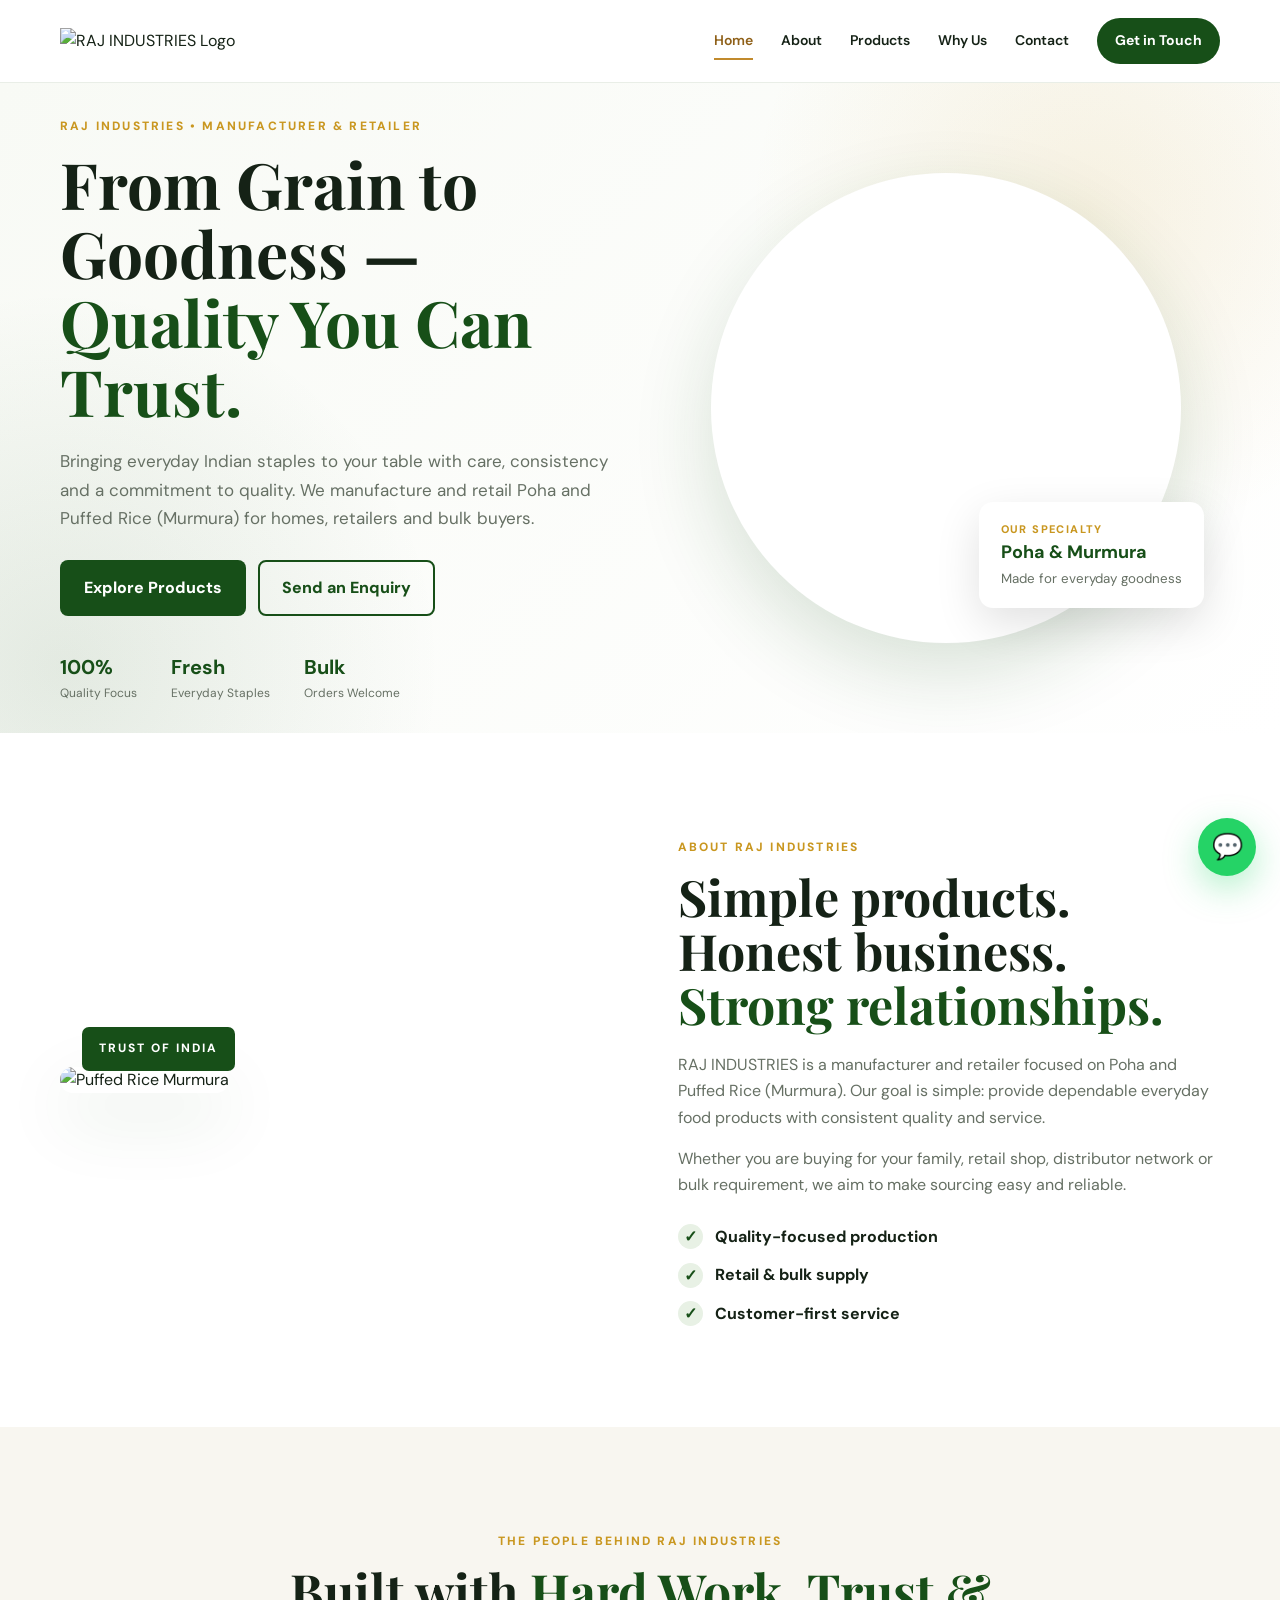
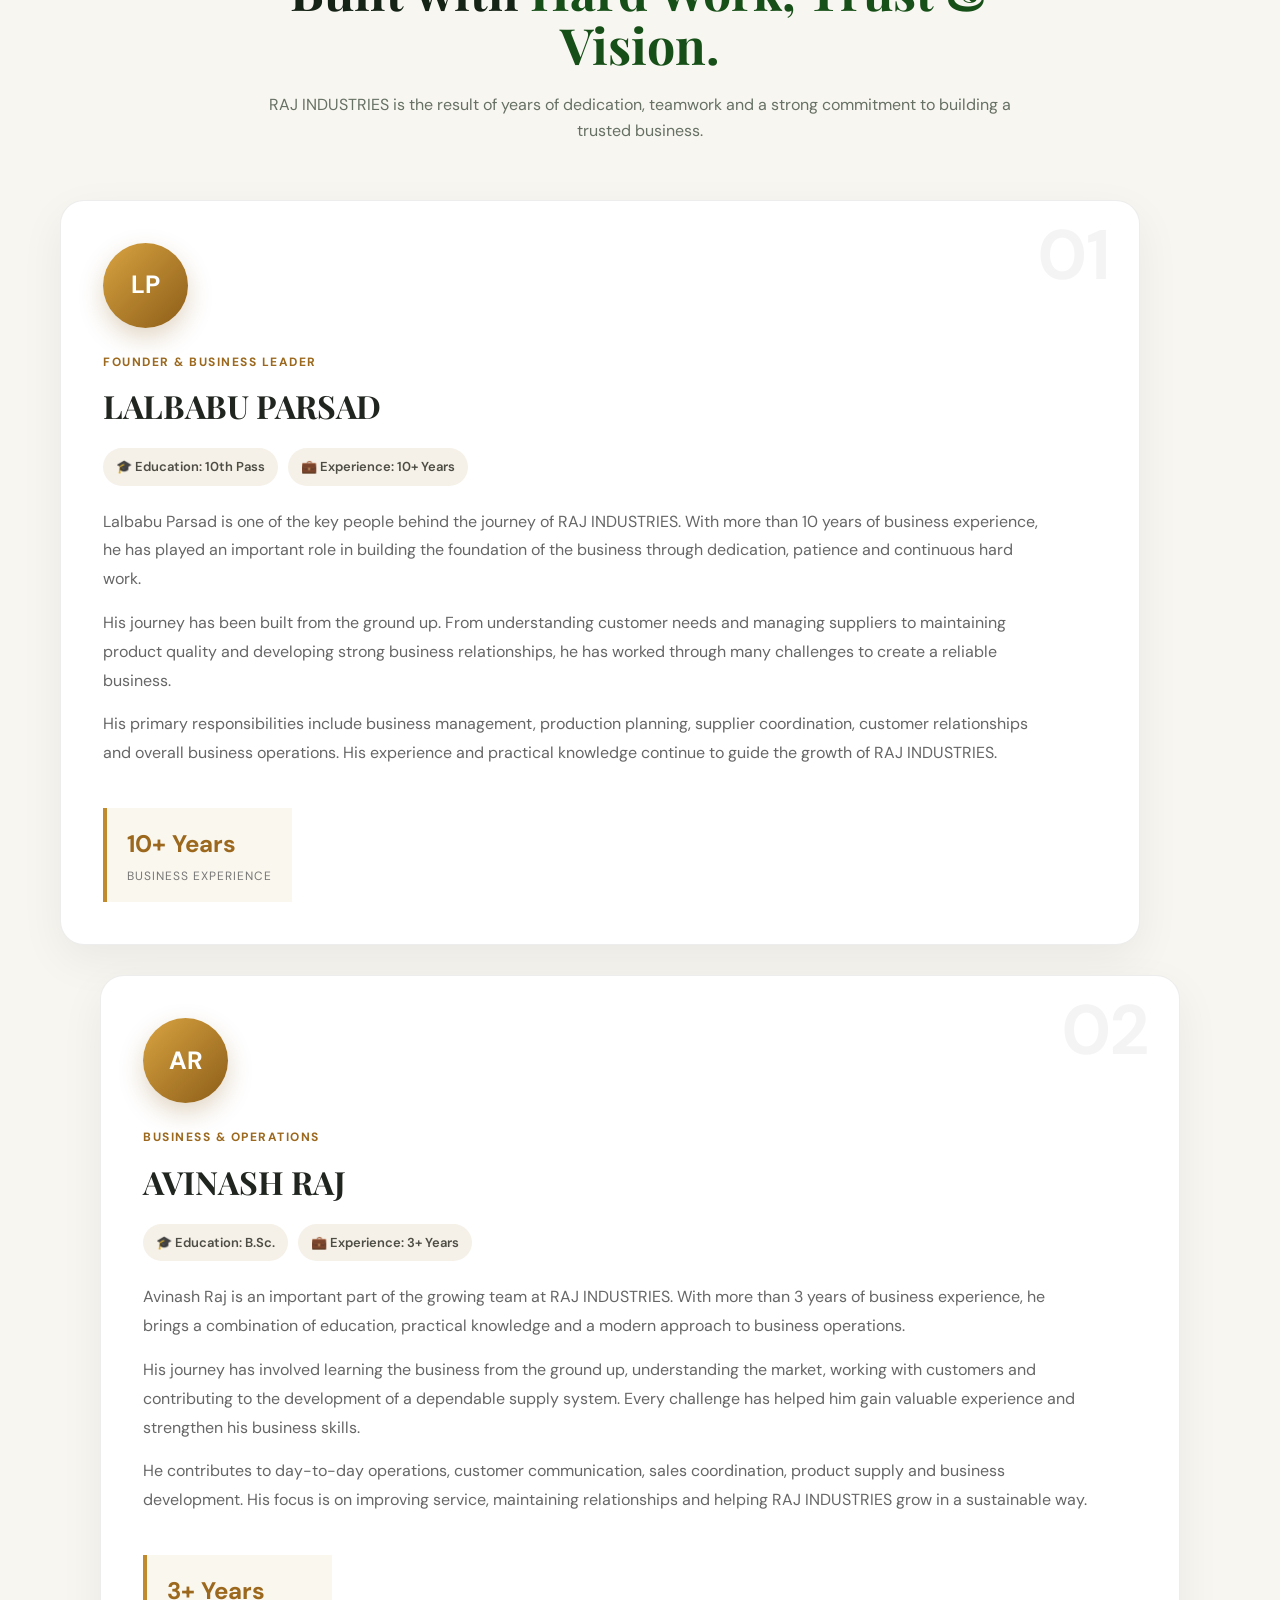
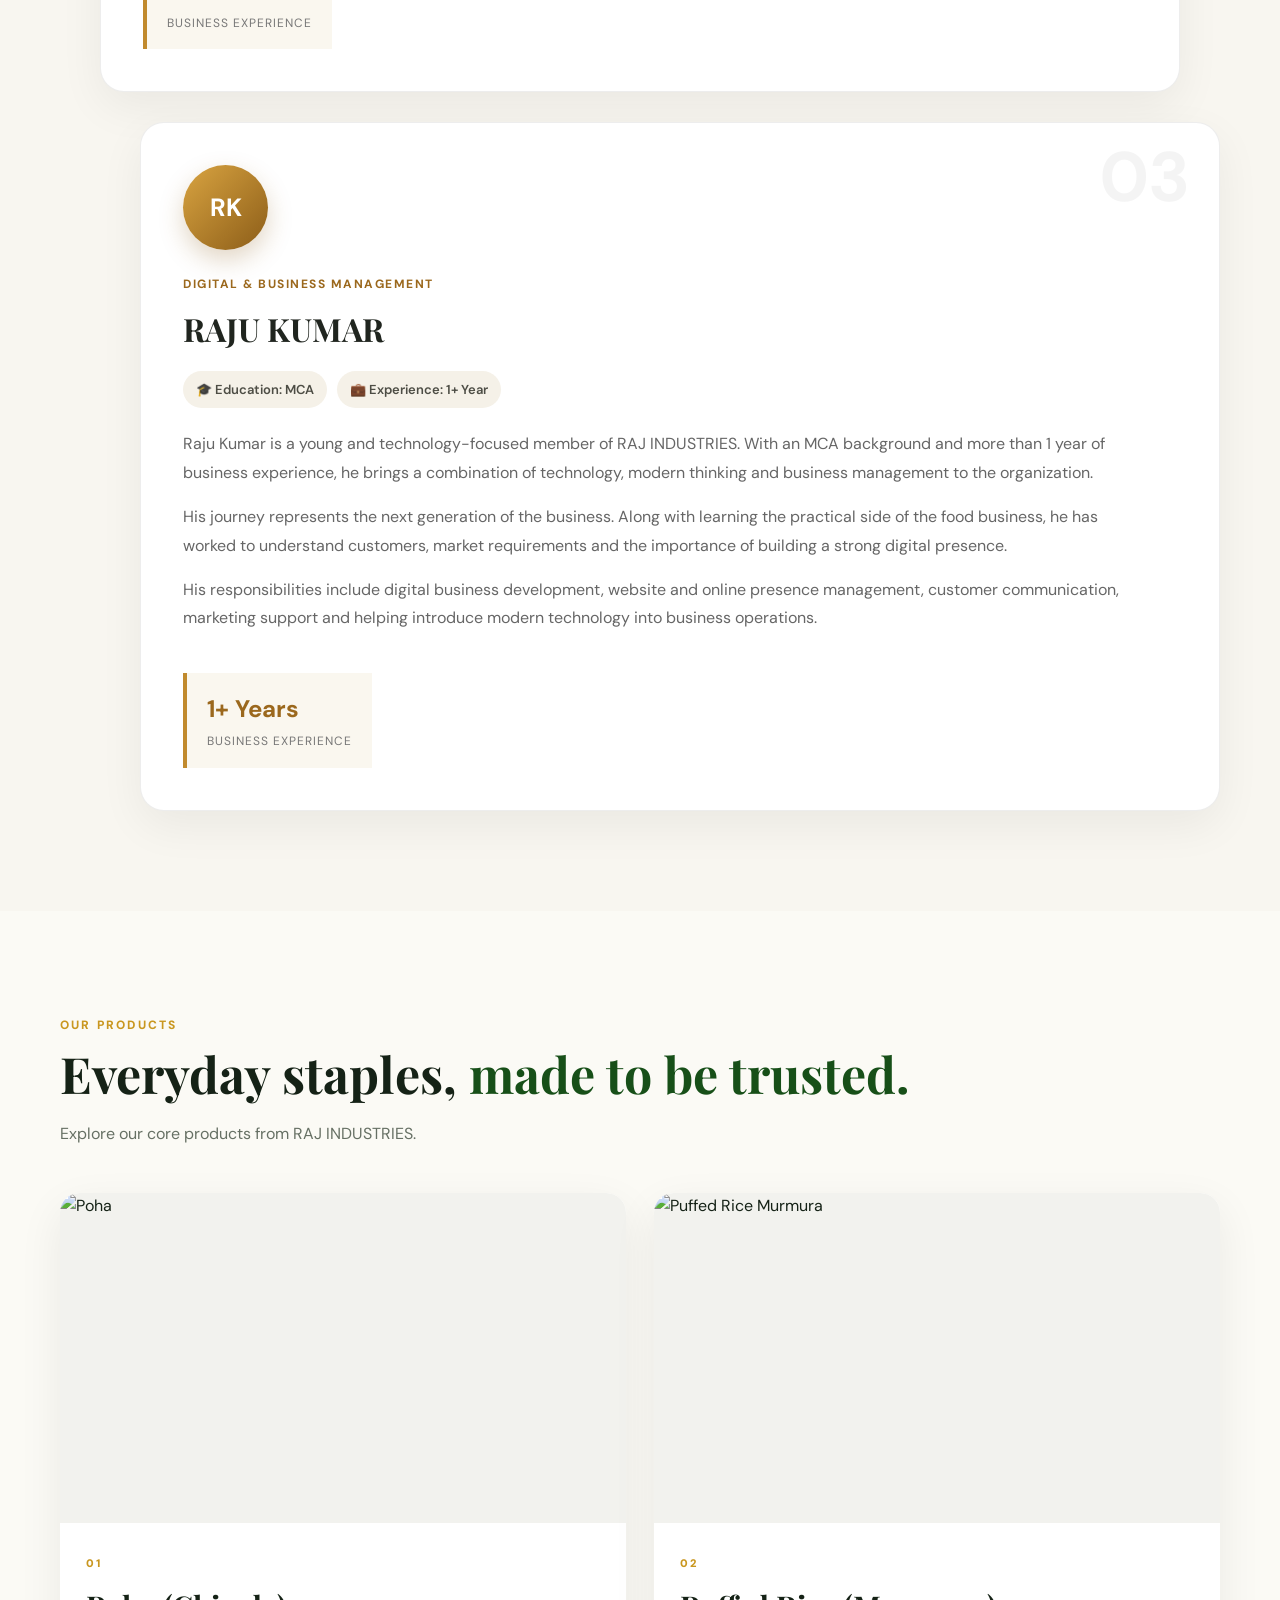
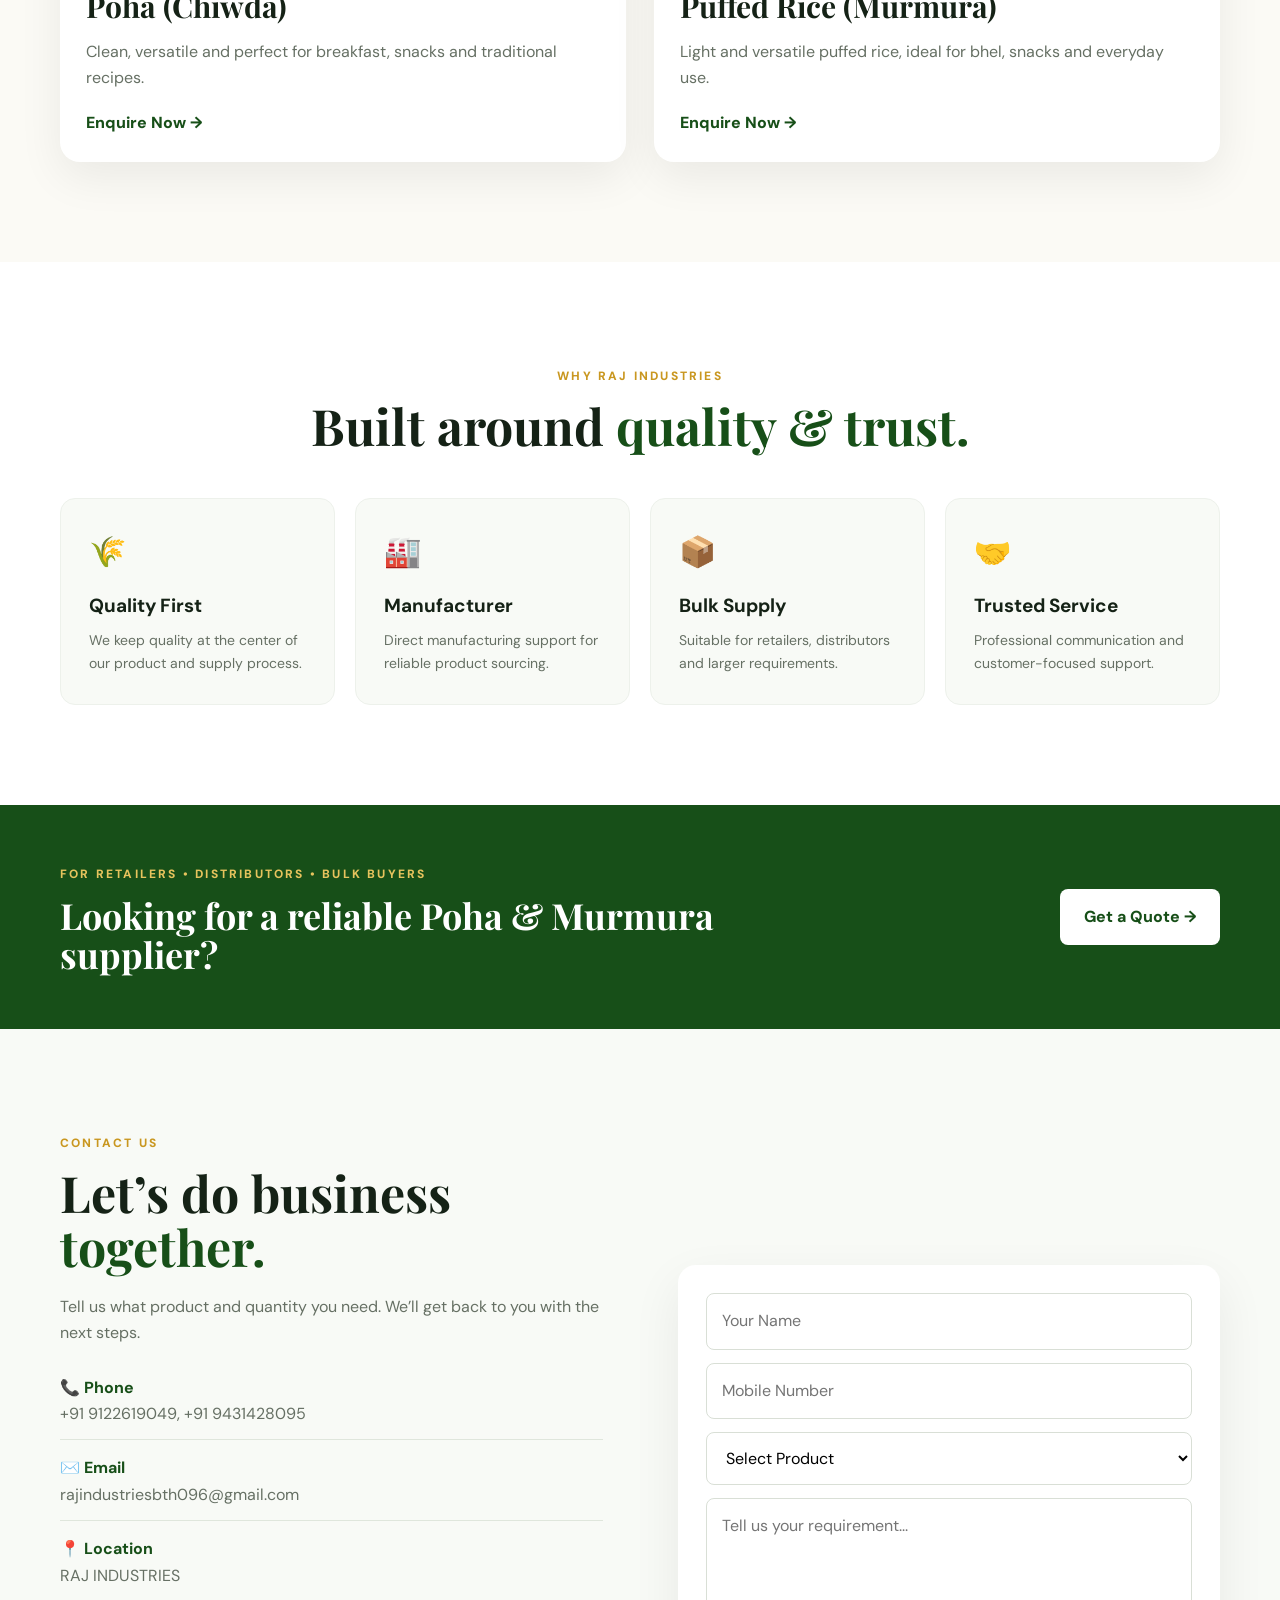
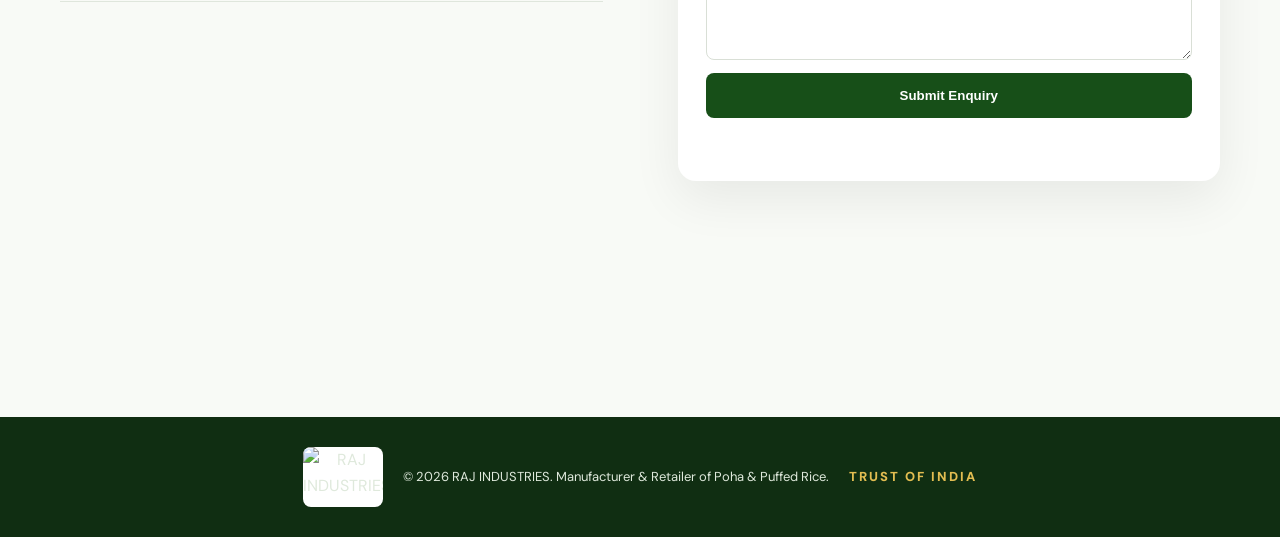
==== index.html @ 37cd0cd5 "Update index.html" ====
<!DOCTYPE html>
<html lang="en">
<head>
  <meta charset="UTF-8">
  <meta name="viewport" content="width=device-width, initial-scale=1.0">
  <meta name="description" content="RAJ INDUSTRIES - Manufacturer and Retailer of quality Poha and Puffed Rice (Murmura).">
  <title>RAJ INDUSTRIES | Pure Taste. Trusted Quality.</title>
  <link rel="preconnect" href="https://fonts.googleapis.com">
  <link rel="preconnect" href="https://fonts.gstatic.com" crossorigin>
  <link href="https://fonts.googleapis.com/css2?family=DM+Sans:wght@400;500;600;700&family=Playfair+Display:wght@600;700&display=swap" rel="stylesheet">
  <link rel="stylesheet" href="style.css">
</head>
<body>

<header class="header">
  <div class="container nav">
    <a href="#home" class="brand">
      <img src="assets/raj-industries-logo.png" alt="RAJ INDUSTRIES Logo">
    </a>
    <button class="menu-btn" aria-label="Open menu">☰</button>
    <nav class="nav-links">
      <a href="#home">Home</a>
      <a href="#about">About</a>
      <a href="#products">Products</a>
      <a href="#why-us">Why Us</a>
      <a href="#contact">Contact</a>
    </nav>
    <a href="#contact" class="nav-cta">Get in Touch</a>
  </div>
</header>

<main>
  <section id="home" class="hero">
    <div class="hero-bg"></div>
    <div class="container hero-grid">
      <div class="hero-copy">
        <span class="eyebrow">RAJ INDUSTRIES • MANUFACTURER & RETAILER</span>
        <h1>From Grain to Goodness — <span>Quality You Can Trust.</span></h1>
        <p>
          Bringing everyday Indian staples to your table with care, consistency and a commitment to quality.
          We manufacture and retail Poha and Puffed Rice (Murmura) for homes, retailers and bulk buyers.
        </p>
        <div class="hero-actions">
          <a href="#products" class="btn btn-primary">Explore Products</a>
          <a href="#contact" class="btn btn-outline">Send an Enquiry</a>
        </div>
        <div class="trust-row">
          <div><strong>100%</strong><small>Quality Focus</small></div>
          <div><strong>Fresh</strong><small>Everyday Staples</small></div>
          <div><strong>Bulk</strong><small>Orders Welcome</small></div>
        </div>
      </div>
      <div class="hero-product">
        <div class="product-orbit"></div>
        <img src="assets/poha.jpg" alt="Fresh Poha" class="hero-poha">
        <div class="floating-card">
          <span>Our Specialty</span>
          <strong>Poha & Murmura</strong>
          <small>Made for everyday goodness</small>
        </div>
      </div>
    </div>
  </section>

  <section id="about" class="section about">
    <div class="container two-col">
      <div class="section-image">
        <img src="assets/murmura.jpeg" alt="Puffed Rice Murmura">
        <div class="image-badge">TRUST OF INDIA</div>
      </div>
      <div>
        <span class="eyebrow">ABOUT RAJ INDUSTRIES</span>
        <h2>Simple products. Honest business. <span>Strong relationships.</span></h2>
        <p>
          RAJ INDUSTRIES is a manufacturer and retailer focused on Poha and Puffed Rice (Murmura).
          Our goal is simple: provide dependable everyday food products with consistent quality and service.
        </p>
        <p>
          Whether you are buying for your family, retail shop, distributor network or bulk requirement,
          we aim to make sourcing easy and reliable.
        </p>
        <div class="feature-list">
          <div><b>✓</b><span>Quality-focused production</span></div>
          <div><b>✓</b><span>Retail & bulk supply</span></div>
          <div><b>✓</b><span>Customer-first service</span></div>
        </div>
      </div>
    </div>
  </section>
  <!-- BUSINESS LEADERS SECTION -->
<section id="leaders" class="section leaders">
  <div class="container">

    <div class="section-heading center">
      <span class="eyebrow">THE PEOPLE BEHIND RAJ INDUSTRIES</span>
      <h2>Built with <span>Hard Work, Trust & Vision.</span></h2>
      <p>
        RAJ INDUSTRIES is the result of years of dedication, teamwork and
        a strong commitment to building a trusted business.
      </p>
    </div>

    <div class="leaders-grid">

      <!-- LALBABU PARSAD -->
      <article class="leader-card">
        <div class="leader-number">01</div>

        <div class="leader-content">
          <div class="leader-avatar">
            LP
          </div>

          <span class="leader-role">FOUNDER & BUSINESS LEADER</span>

          <h3>LALBABU PARSAD</h3>

          <div class="leader-meta">
            <span>🎓 Education: 10th Pass</span>
            <span>💼 Experience: 10+ Years</span>
          </div>

          <p>
            Lalbabu Parsad is one of the key people behind the journey of
            RAJ INDUSTRIES. With more than 10 years of business experience,
            he has played an important role in building the foundation of
            the business through dedication, patience and continuous hard work.
          </p>

          <p>
            His journey has been built from the ground up. From understanding
            customer needs and managing suppliers to maintaining product
            quality and developing strong business relationships, he has
            worked through many challenges to create a reliable business.
          </p>

          <p>
            His primary responsibilities include business management,
            production planning, supplier coordination, customer relationships
            and overall business operations. His experience and practical
            knowledge continue to guide the growth of RAJ INDUSTRIES.
          </p>

          <div class="leader-highlight">
            <strong>10+ Years</strong>
            <span>Business Experience</span>
          </div>
        </div>
      </article>


      <!-- AVINASH RAJ -->
      <article class="leader-card">
        <div class="leader-number">02</div>

        <div class="leader-content">
          <div class="leader-avatar">
            AR
          </div>

          <span class="leader-role">BUSINESS & OPERATIONS</span>

          <h3>AVINASH RAJ</h3>

          <div class="leader-meta">
            <span>🎓 Education: B.Sc.</span>
            <span>💼 Experience: 3+ Years</span>
          </div>

          <p>
            Avinash Raj is an important part of the growing team at
            RAJ INDUSTRIES. With more than 3 years of business experience,
            he brings a combination of education, practical knowledge and
            a modern approach to business operations.
          </p>

          <p>
            His journey has involved learning the business from the ground
            up, understanding the market, working with customers and
            contributing to the development of a dependable supply system.
            Every challenge has helped him gain valuable experience and
            strengthen his business skills.
          </p>

          <p>
            He contributes to day-to-day operations, customer communication,
            sales coordination, product supply and business development.
            His focus is on improving service, maintaining relationships and
            helping RAJ INDUSTRIES grow in a sustainable way.
          </p>

          <div class="leader-highlight">
            <strong>3+ Years</strong>
            <span>Business Experience</span>
          </div>
        </div>
      </article>


      <!-- RAJU KUMAR -->
      <article class="leader-card">
        <div class="leader-number">03</div>

        <div class="leader-content">
          <div class="leader-avatar">
            RK
          </div>

          <span class="leader-role">DIGITAL & BUSINESS MANAGEMENT</span>

          <h3>RAJU KUMAR</h3>

          <div class="leader-meta">
            <span>🎓 Education: MCA</span>
            <span>💼 Experience: 1+ Year</span>
          </div>

          <p>
            Raju Kumar is a young and technology-focused member of
            RAJ INDUSTRIES. With an MCA background and more than 1 year
            of business experience, he brings a combination of technology,
            modern thinking and business management to the organization.
          </p>

          <p>
            His journey represents the next generation of the business.
            Along with learning the practical side of the food business,
            he has worked to understand customers, market requirements and
            the importance of building a strong digital presence.
          </p>

          <p>
            His responsibilities include digital business development,
            website and online presence management, customer communication,
            marketing support and helping introduce modern technology into
            business operations.
          </p>

          <div class="leader-highlight">
            <strong>1+ Year</strong>
            <span>Business Experience</span>
          </div>
        </div>
      </article>

    </div>

  </div>
</section>
  <section id="products" class="section products">
    <div class="container">
      <div class="section-heading">
        <span class="eyebrow">OUR PRODUCTS</span>
        <h2>Everyday staples, <span>made to be trusted.</span></h2>
        <p>Explore our core products from RAJ INDUSTRIES.</p>
      </div>
      <div class="product-grid">
        <article class="product-card">
          <div class="product-img"><img src="assets/poha.jpg" alt="Poha"></div>
          <div class="product-body">
            <span class="tag">01</span>
            <h3>Poha (Chiwda)</h3>
            <p>Clean, versatile and perfect for breakfast, snacks and traditional recipes.</p>
            <a href="#contact" class="product-link">Enquire Now →</a>
          </div>
        </article>
        <article class="product-card">
          <div class="product-img"><img src="assets/murmura.jpeg" alt="Puffed Rice Murmura"></div>
          <div class="product-body">
            <span class="tag">02</span>
            <h3>Puffed Rice (Murmura)</h3>
            <p>Light and versatile puffed rice, ideal for bhel, snacks and everyday use.</p>
            <a href="#contact" class="product-link">Enquire Now →</a>
          </div>
        </article>
      </div>
    </div>
  </section>

  <section id="why-us" class="section why-us">
    <div class="container">
      <div class="section-heading center">
        <span class="eyebrow">WHY RAJ INDUSTRIES</span>
        <h2>Built around <span>quality & trust.</span></h2>
      </div>
      <div class="why-grid">
        <div class="why-card"><div class="icon">🌾</div><h3>Quality First</h3><p>We keep quality at the center of our product and supply process.</p></div>
        <div class="why-card"><div class="icon">🏭</div><h3>Manufacturer</h3><p>Direct manufacturing support for reliable product sourcing.</p></div>
        <div class="why-card"><div class="icon">📦</div><h3>Bulk Supply</h3><p>Suitable for retailers, distributors and larger requirements.</p></div>
        <div class="why-card"><div class="icon">🤝</div><h3>Trusted Service</h3><p>Professional communication and customer-focused support.</p></div>
      </div>
    </div>
  </section>

  <section class="cta-strip">
    <div class="container cta-inner">
      <div>
        <span class="eyebrow">FOR RETAILERS • DISTRIBUTORS • BULK BUYERS</span>
        <h2>Looking for a reliable Poha & Murmura supplier?</h2>
      </div>
      <a href="#contact" class="btn btn-light">Get a Quote →</a>
    </div>
  </section>

  <section id="contact" class="section contact">
    <div class="container two-col contact-grid">
      <div>
        <span class="eyebrow">CONTACT US</span>
        <h2>Let’s do business <span>together.</span></h2>
        <p>Tell us what product and quantity you need. We’ll get back to you with the next steps.</p>
        <div class="contact-info">
          <div><strong>📞 Phone</strong><span>+91 9122619049, +91 9431428095</span></div>
          <div><strong>✉️ Email</strong><span>rajindustriesbth096@gmail.com</span></div>
          <div>
            <strong>📍 Location</strong>
            <span>RAJ INDUSTRIES</span>
          </div>
          <iframe src="https://www.google.com/maps/embed?pb=!1m18!1m12!1m3!1d1317.8559729552426!2d84.37749704918146!3d26.885042322444654!2m3!1f0!2f0!3f0!3m2!1i1024!2i768!4f13.1!3m3!1m2!1s0x39937b408c21869d%3A0xe91fc4d132c405a7!2sRAJ%20INDUSTRIES!5e1!3m2!1sen!2sin!4v1786269836936!5m2!1sen!2sin" width="400" height="300" style="border:0;" allowfullscreen="" loading="lazy" referrerpolicy="strict-origin-when-cross-origin"></iframe>
        </div>
      </div>
      <form class="contact-form" id="contactForm">
        <input type="text" id="name" placeholder="Your Name" required>
        <input type="tel" id="phone" placeholder="Mobile Number" required>
        <select id="product" required>
          <option value="">Select Product</option>
          <option>Poha</option>
          <option>Puffed Rice (Murmura)</option>
          <option>Both Products</option>
          <option>Bulk / Wholesale Enquiry</option>
        </select>
        <textarea id="message" rows="5" placeholder="Tell us your requirement..." required></textarea>
        <button type="submit" class="btn btn-primary">Submit Enquiry</button>
        <p class="form-note" id="formNote"></p>
      </form>
    </div>
  </section>
</main>

<footer class="footer">
  <div class="container footer-inner">
    <img src="assets/raj-industries-logo.png" alt="RAJ INDUSTRIES" class="footer-logo">
    <p>© <span id="year"></span> RAJ INDUSTRIES. Manufacturer & Retailer of Poha & Puffed Rice.</p>
    <p class="footer-tagline">TRUST OF INDIA</p>
  </div>
</footer>

<script src="script.js"></script>
</body>
</html>
---- style.css ----
*{box-sizing:border-box;margin:0;padding:0}
:root{--green:#174f18;--green2:#2c711e;--gold:#c99720;--cream:#fbfaf5;--dark:#152216;--muted:#667064;--white:#fff}
html{scroll-behavior:smooth}
body{font-family:"DM Sans",Arial,sans-serif;color:var(--dark);background:#fff;line-height:1.65}
a{text-decoration:none;color:inherit}
.container{width:min(1160px,92%);margin:auto}
.header{position:sticky;top:0;z-index:50;background:rgba(255,255,255,.94);backdrop-filter:blur(12px);border-bottom:1px solid #e9eee7}
.nav{height:82px;display:flex;align-items:center;gap:28px}
.brand img{width:95px;height:70px;object-fit:contain}
.nav-links{display:flex;gap:28px;margin-left:auto;font-weight:600;font-size:14px}
.nav-links a:hover{color:var(--gold)}
.nav-cta{background:var(--green);color:#fff;padding:11px 18px;border-radius:30px;font-weight:700;font-size:14px}
.menu-btn{display:none;border:0;background:none;font-size:27px}
.hero{position:relative;overflow:hidden;background:linear-gradient(135deg,#f8faf5,#fff)}
.hero-bg{position:absolute;inset:0;background:radial-gradient(circle at 85% 20%,rgba(201,151,32,.12),transparent 28%),radial-gradient(circle at 5% 90%,rgba(23,79,24,.1),transparent 28%)}
.hero-grid{min-height:650px;display:grid;grid-template-columns:1.03fr .97fr;align-items:center;gap:30px;position:relative}
.eyebrow{display:inline-block;color:var(--gold);font-size:12px;letter-spacing:2.2px;font-weight:800;margin-bottom:12px}
.hero h1,h2{font-family:"Playfair Display",Georgia,serif;line-height:1.08}
.hero h1{font-size:clamp(42px,5vw,68px);max-width:700px}
.hero h1 span,h2 span{color:var(--green)}
.hero p{max-width:630px;color:var(--muted);font-size:17px;margin:22px 0 28px}
.hero-actions{display:flex;gap:12px;flex-wrap:wrap}
.btn{display:inline-flex;align-items:center;justify-content:center;border-radius:8px;padding:13px 22px;font-weight:800;border:2px solid transparent;cursor:pointer;transition:.25s}
.btn-primary{background:var(--green);color:#fff}
.btn-primary:hover{background:#0e3c10;transform:translateY(-2px)}
.btn-outline{border-color:var(--green);color:var(--green)}
.btn-outline:hover{background:var(--green);color:#fff}
.btn-light{background:#fff;color:var(--green)}
.trust-row{display:flex;gap:34px;margin-top:35px}
.trust-row div{display:flex;flex-direction:column}
.trust-row strong{font-size:20px;color:var(--green)}
.trust-row small{font-size:12px;color:var(--muted)}
.hero-product{position:relative;min-height:520px;display:flex;align-items:center;justify-content:center}
.product-orbit{position:absolute;width:430px;height:430px;border:2px solid rgba(201,151,32,.3);border-radius:50%}
.hero-poha{position:relative;width:min(470px,90%);height:470px;object-fit:cover;border-radius:50%;padding:16px;background:#fff;box-shadow:0 30px 80px rgba(23,79,24,.16)}
.floating-card{position:absolute;right:3%;bottom:60px;background:#fff;border-radius:14px;padding:18px 22px;box-shadow:0 15px 45px rgba(0,0,0,.12);display:flex;flex-direction:column}
.floating-card span{font-size:11px;text-transform:uppercase;letter-spacing:1.4px;color:var(--gold);font-weight:800}
.floating-card strong{font-size:18px;color:var(--green)}
.floating-card small{color:var(--muted)}
.section{padding:100px 0}
.two-col{display:grid;grid-template-columns:1fr 1fr;gap:75px;align-items:center}
.section h2{font-size:clamp(34px,4vw,50px);margin-bottom:20px}
.section p{color:var(--muted);margin-bottom:15px}
.section-image{position:relative}
.section-image img{width:100%;height:470px;object-fit:cover;border-radius:24px;box-shadow:0 25px 70px rgba(23,79,24,.12)}
.image-badge{position:absolute;bottom:22px;left:22px;background:var(--green);color:#fff;padding:12px 17px;border-radius:7px;font-size:12px;letter-spacing:2px;font-weight:800}
.feature-list{margin-top:25px;display:grid;gap:12px}
.feature-list div{display:flex;align-items:center;gap:12px;font-weight:700}
.feature-list b{display:grid;place-items:center;width:25px;height:25px;border-radius:50%;background:#e8f1e5;color:var(--green)}
.products{background:var(--cream)}
.section-heading{margin-bottom:45px}
.section-heading p{margin:0}
.center{text-align:center}
.product-grid{display:grid;grid-template-columns:repeat(2,1fr);gap:28px}
.product-card{background:#fff;border-radius:20px;overflow:hidden;box-shadow:0 15px 45px rgba(0,0,0,.07);transition:.3s}
.product-card:hover{transform:translateY(-7px);box-shadow:0 22px 55px rgba(23,79,24,.13)}
.product-img{height:330px;overflow:hidden;background:#f2f2ee}
.product-img img{width:100%;height:100%;object-fit:cover;transition:.4s}
.product-card:hover img{transform:scale(1.04)}
.product-body{padding:26px}
.tag{font-size:11px;color:var(--gold);font-weight:900;letter-spacing:2px}
.product-body h3{font-family:"Playfair Display",Georgia,serif;font-size:30px;margin:7px 0}
.product-body p{margin-bottom:18px}
.product-link{color:var(--green);font-weight:800}
.why-us{background:#fff}
.why-grid{display:grid;grid-template-columns:repeat(4,1fr);gap:20px}
.why-card{padding:28px;background:#f8faf6;border:1px solid #edf1eb;border-radius:15px}
.icon{font-size:30px;margin-bottom:14px}
.why-card h3{font-size:19px;margin-bottom:8px}
.why-card p{font-size:14px;margin:0}
.cta-strip{background:var(--green);color:#fff;padding:55px 0}
.cta-inner{display:flex;align-items:center;justify-content:space-between;gap:30px}
.cta-strip h2{font-size:36px;max-width:720px}
.cta-strip .eyebrow{color:#e6c35d}
.contact{background:#f8faf6}
.contact-info{display:grid;gap:15px;margin-top:28px}
.contact-info div{display:flex;flex-direction:column;padding-bottom:12px;border-bottom:1px solid #dfe6dc}
.contact-info strong{color:var(--green)}
.contact-info span{color:var(--muted)}
.contact-form{background:#fff;padding:28px;border-radius:18px;box-shadow:0 18px 50px rgba(0,0,0,.07);display:grid;gap:13px}
.contact-form input,.contact-form select,.contact-form textarea{width:100%;padding:14px 15px;border:1px solid #d9dfd6;border-radius:8px;font:inherit;outline:none;background:#fff}
.contact-form input:focus,.contact-form select:focus,.contact-form textarea:focus{border-color:var(--green)}
.contact-form textarea{resize:vertical}
.form-note{font-size:13px;margin:0!important;color:var(--green)!important}
.footer{background:#102e12;color:#dfe9dc;padding:30px 0}
.footer-inner{text-align:center;display:flex;align-items:center;justify-content:center;gap:20px;flex-wrap:wrap}
.footer-logo{width:80px;height:60px;object-fit:contain;background:#fff;border-radius:8px}
.footer p{font-size:13px}
.footer-tagline{color:#e2bd51;font-weight:800;letter-spacing:2px}
@media(max-width:900px){
  .nav-links,.nav-cta{display:none}.menu-btn{display:block;margin-left:auto}
  .nav.open{height:auto;flex-wrap:wrap;padding:15px 0}.nav.open .nav-links{display:flex;width:100%;flex-direction:column;gap:14px;padding-bottom:15px}
  .hero-grid,.two-col{grid-template-columns:1fr}.hero-grid{padding:60px 0}.hero-product{min-height:430px}.hero-poha{width:380px;height:380px}
  .why-grid{grid-template-columns:1fr 1fr}.section{padding:75px 0}
}
@media(max-width:600px){
  .brand img{width:82px}.hero h1{font-size:40px}.hero p{font-size:15px}.trust-row{gap:18px}
  .hero-product{min-height:350px}.product-orbit{width:310px;height:310px}.hero-poha{width:300px;height:300px}
  .floating-card{right:0;bottom:15px;padding:12px 15px}.product-grid,.why-grid{grid-template-columns:1fr}
  .product-img{height:280px}.cta-inner{flex-direction:column;align-items:flex-start}.cta-strip h2{font-size:30px}
  .section-image img{height:350px}.footer-inner{flex-direction:column}
}
/* ================================
   BUSINESS LEADERS SECTION
================================ */

.leaders {
  background: #f8f6f0;
  position: relative;
  overflow: hidden;
}

.leaders .section-heading {
  max-width: 750px;
  margin: 0 auto 55px;
}

.leaders-grid {
  display: grid;
  grid-template-columns: 1fr;
  gap: 30px;
}

.leader-card {
  position: relative;
  background: #ffffff;
  border-radius: 24px;
  padding: 42px;
  display: flex;
  gap: 35px;
  border: 1px solid rgba(0, 0, 0, 0.07);
  box-shadow: 0 15px 45px rgba(0, 0, 0, 0.06);
  overflow: hidden;
  transition: all 0.35s ease;
}

.leader-card:hover {
  transform: translateY(-7px);
  box-shadow: 0 22px 55px rgba(0, 0, 0, 0.11);
}

.leader-number {
  position: absolute;
  right: 30px;
  top: 20px;
  font-size: 70px;
  font-weight: 700;
  color: rgba(0, 0, 0, 0.045);
  line-height: 1;
}

.leader-content {
  width: 100%;
  position: relative;
  z-index: 2;
}

.leader-avatar {
  width: 85px;
  height: 85px;
  border-radius: 50%;
  display: flex;
  align-items: center;
  justify-content: center;
  background: linear-gradient(135deg, #d9a441, #8c5d18);
  color: #fff;
  font-size: 25px;
  font-weight: 700;
  margin-bottom: 20px;
  box-shadow: 0 10px 25px rgba(140, 93, 24, 0.25);
}

.leader-role {
  display: inline-block;
  font-size: 12px;
  font-weight: 700;
  letter-spacing: 1.5px;
  color: #9b681d;
  margin-bottom: 8px;
}

.leader-card h3 {
  font-family: "Playfair Display", serif;
  font-size: 32px;
  margin: 0 0 15px;
  color: #20251f;
}

.leader-meta {
  display: flex;
  flex-wrap: wrap;
  gap: 10px;
  margin-bottom: 22px;
}

.leader-meta span {
  background: #f5f1e8;
  color: #4d4d45;
  padding: 8px 13px;
  border-radius: 30px;
  font-size: 13px;
  font-weight: 600;
}

.leader-card p {
  color: #666;
  line-height: 1.8;
  margin-bottom: 15px;
  max-width: 950px;
}

.leader-highlight {
  margin-top: 25px;
  padding: 16px 20px;
  border-left: 4px solid #c18a2d;
  background: #faf7ef;
  display: inline-flex;
  flex-direction: column;
  gap: 3px;
}

.leader-highlight strong {
  font-size: 24px;
  color: #9b681d;
}

.leader-highlight span {
  font-size: 12px;
  color: #777;
  text-transform: uppercase;
  letter-spacing: 1px;
}


/* Desktop layout */
@media (min-width: 900px) {
  .leader-card:nth-child(1) {
    margin-right: 80px;
  }

  .leader-card:nth-child(2) {
    margin-left: 40px;
    margin-right: 40px;
  }

  .leader-card:nth-child(3) {
    margin-left: 80px;
  }
}


/* Mobile */
@media (max-width: 700px) {

  .leader-card {
    padding: 28px 22px;
    gap: 20px;
  }

  .leader-card h3 {
    font-size: 27px;
  }

  .leader-avatar {
    width: 70px;
    height: 70px;
    font-size: 21px;
  }

  .leader-number {
    font-size: 50px;
    right: 18px;
  }

  .leader-meta {
    flex-direction: column;
    align-items: flex-start;
  }

  .leader-card p {
    font-size: 14px;
    line-height: 1.7;
  }

  .leader-card:nth-child(1),
  .leader-card:nth-child(2),
  .leader-card:nth-child(3) {
    margin-left: 0;
    margin-right: 0;
  }
}


/* =========================================================
   RAJ INDUSTRIES - Premium UI Enhancements
   Add this file alongside index.html and script.js
   ========================================================= */

:root {
  --ri-gold: #c18a2d;
  --ri-gold-dark: #8f6018;
  --ri-cream: #faf7ef;
  --ri-dark: #20251f;
  --ri-muted: #66685f;
  --ri-white: #ffffff;
  --ri-shadow: 0 20px 60px rgba(32, 37, 31, .10);
}

html {
  scroll-behavior: smooth;
}

body {
  overflow-x: hidden;
}

/* Header */
.header {
  transition: background .3s ease, box-shadow .3s ease, backdrop-filter .3s ease;
}

.header.scrolled {
  background: rgba(255,255,255,.92);
  box-shadow: 0 8px 30px rgba(0,0,0,.08);
  backdrop-filter: blur(14px);
}

.nav-links a {
  position: relative;
  transition: color .25s ease;
}

.nav-links a::after {
  content: "";
  position: absolute;
  left: 0;
  right: 0;
  bottom: -7px;
  height: 2px;
  background: var(--ri-gold);
  transform: scaleX(0);
  transform-origin: center;
  transition: transform .25s ease;
}

.nav-links a:hover::after,
.nav-links a.active::after {
  transform: scaleX(1);
}

.nav-links a.active {
  color: var(--ri-gold-dark);
}

/* Hero motion */
.hero-product {
  animation: heroFloat 5s ease-in-out infinite;
}

@keyframes heroFloat {
  0%, 100% { transform: translateY(0); }
  50% { transform: translateY(-10px); }
}

.floating-card {
  animation: cardFloat 4s ease-in-out infinite;
}

@keyframes cardFloat {
  0%, 100% { transform: translateY(0) rotate(0); }
  50% { transform: translateY(-8px) rotate(1deg); }
}

/* Reveal animation */
.js-reveal {
  opacity: 0;
  transform: translateY(35px);
  transition:
    opacity .8s ease,
    transform .8s cubic-bezier(.2,.8,.2,1);
}

.js-reveal.visible {
  opacity: 1;
  transform: translateY(0);
}

/* Product cards */
.product-card {
  transition:
    transform .35s ease,
    box-shadow .35s ease,
    border-color .35s ease;
  will-change: transform;
}

.product-card:hover {
  box-shadow: var(--ri-shadow);
}

.product-img {
  overflow: hidden;
}

.product-img img {
  transition: transform .6s cubic-bezier(.2,.8,.2,1);
}

.product-card:hover .product-img img {
  transform: scale(1.07);
}

/* Leader cards */
.leader-card {
  transition:
    transform .35s ease,
    box-shadow .35s ease,
    border-color .35s ease;
}

.leader-card.leader-hover {
  border-color: rgba(193,138,45,.35);
  box-shadow: 0 25px 70px rgba(193,138,45,.13);
}

.leader-avatar {
  transition: transform .35s ease, box-shadow .35s ease;
}

.leader-card:hover .leader-avatar {
  transform: scale(1.06) rotate(-3deg);
  box-shadow: 0 15px 35px rgba(140,93,24,.30);
}

/* Buttons */
.btn,
.nav-cta,
.product-link {
  transition:
    transform .25s ease,
    box-shadow .25s ease,
    background .25s ease,
    color .25s ease;
}

.btn:hover,
.nav-cta:hover {
  transform: translateY(-2px);
}

.btn.clicked {
  transform: scale(.97);
}

/* Form */
.contact-form input,
.contact-form select,
.contact-form textarea {
  transition:
    border-color .25s ease,
    box-shadow .25s ease,
    transform .25s ease;
}

.contact-form input:focus,
.contact-form select:focus,
.contact-form textarea:focus {
  outline: none;
  border-color: var(--ri-gold);
  box-shadow: 0 0 0 4px rgba(193,138,45,.12);
  transform: translateY(-1px);
}

.form-note {
  min-height: 22px;
  margin-top: 10px;
  font-weight: 600;
}

.form-note.success {
  color: #287a45;
}

.form-note.error {
  color: #b13b32;
}

/* Contact phone links */
.contact-info a {
  color: inherit;
  text-decoration: none;
}

.contact-info a:hover {
  color: var(--ri-gold-dark);
}

/* Floating WhatsApp */
.floating-whatsapp {
  position: fixed;
  right: 24px;
  bottom: 24px;
  width: 58px;
  height: 58px;
  display: flex;
  align-items: center;
  justify-content: center;
  border-radius: 50%;
  background: #25d366;
  color: #fff;
  text-decoration: none;
  font-size: 25px;
  z-index: 9998;
  box-shadow: 0 12px 35px rgba(37,211,102,.35);
  animation: whatsappPulse 2.2s infinite;
  transition: transform .25s ease;
}

.floating-whatsapp:hover {
  transform: scale(1.10);
}

@keyframes whatsappPulse {
  0%, 100% {
    box-shadow: 0 12px 35px rgba(37,211,102,.35);
  }
  50% {
    box-shadow: 0 12px 45px rgba(37,211,102,.60);
  }
}

/* Back to top */
.back-to-top {
  position: fixed;
  right: 25px;
  bottom: 94px;
  width: 44px;
  height: 44px;
  border: 0;
  border-radius: 50%;
  background: var(--ri-dark);
  color: #fff;
  font-size: 20px;
  cursor: pointer;
  opacity: 0;
  visibility: hidden;
  transform: translateY(15px);
  transition: all .3s ease;
  z-index: 9997;
}

.back-to-top.show {
  opacity: 1;
  visibility: visible;
  transform: translateY(0);
}

.back-to-top:hover {
  background: var(--ri-gold-dark);
  transform: translateY(-3px);
}

/* Mobile menu */
@media (max-width: 800px) {
  .menu-btn {
    display: inline-flex;
    align-items: center;
    justify-content: center;
    cursor: pointer;
    border: 0;
    background: transparent;
    font-size: 27px;
    color: var(--ri-dark);
  }

  .nav-links {
    position: absolute;
    top: calc(100% + 8px);
    left: 15px;
    right: 15px;
    display: flex;
    flex-direction: column;
    gap: 4px;
    padding: 14px;
    background: rgba(255,255,255,.97);
    border-radius: 18px;
    box-shadow: 0 20px 50px rgba(0,0,0,.12);
    backdrop-filter: blur(14px);
    opacity: 0;
    visibility: hidden;
    transform: translateY(-10px);
    transition: all .3s ease;
    z-index: 1000;
  }

  .nav-links.active {
    opacity: 1;
    visibility: visible;
    transform: translateY(0);
  }

  .nav-links a {
    padding: 12px 14px;
    border-radius: 10px;
  }

  .nav-links a:hover,
  .nav-links a.active {
    background: var(--ri-cream);
  }

  .nav-links a::after {
    display: none;
  }

  .nav-cta {
    display: none;
  }

  .floating-whatsapp {
    right: 18px;
    bottom: 18px;
  }

  .back-to-top {
    right: 20px;
    bottom: 86px;
  }
}

/* Reduced motion accessibility */
@media (prefers-reduced-motion: reduce) {
  *,
  *::before,
  *::after {
    scroll-behavior: auto !important;
    animation-duration: .01ms !important;
    animation-iteration-count: 1 !important;
    transition-duration: .01ms !important;
  }

  .js-reveal {
    opacity: 1;
    transform: none;
  }
}
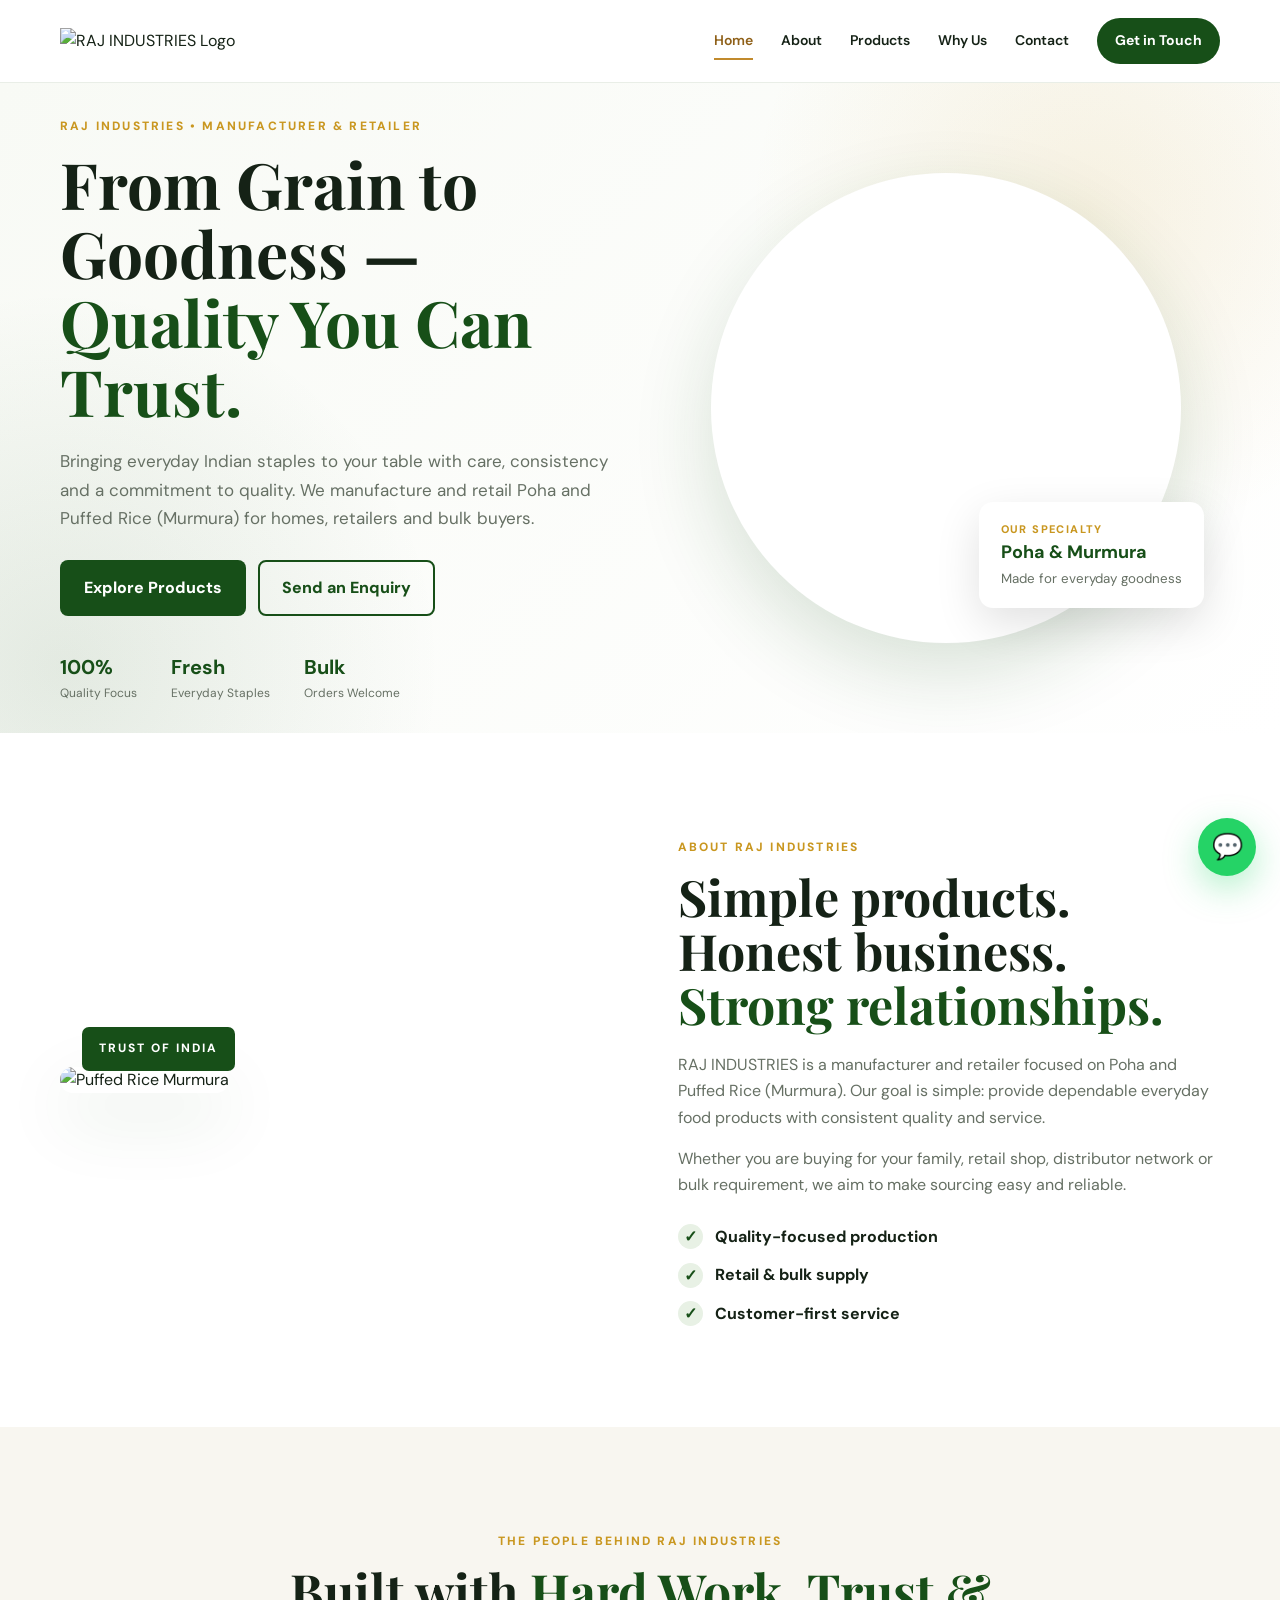
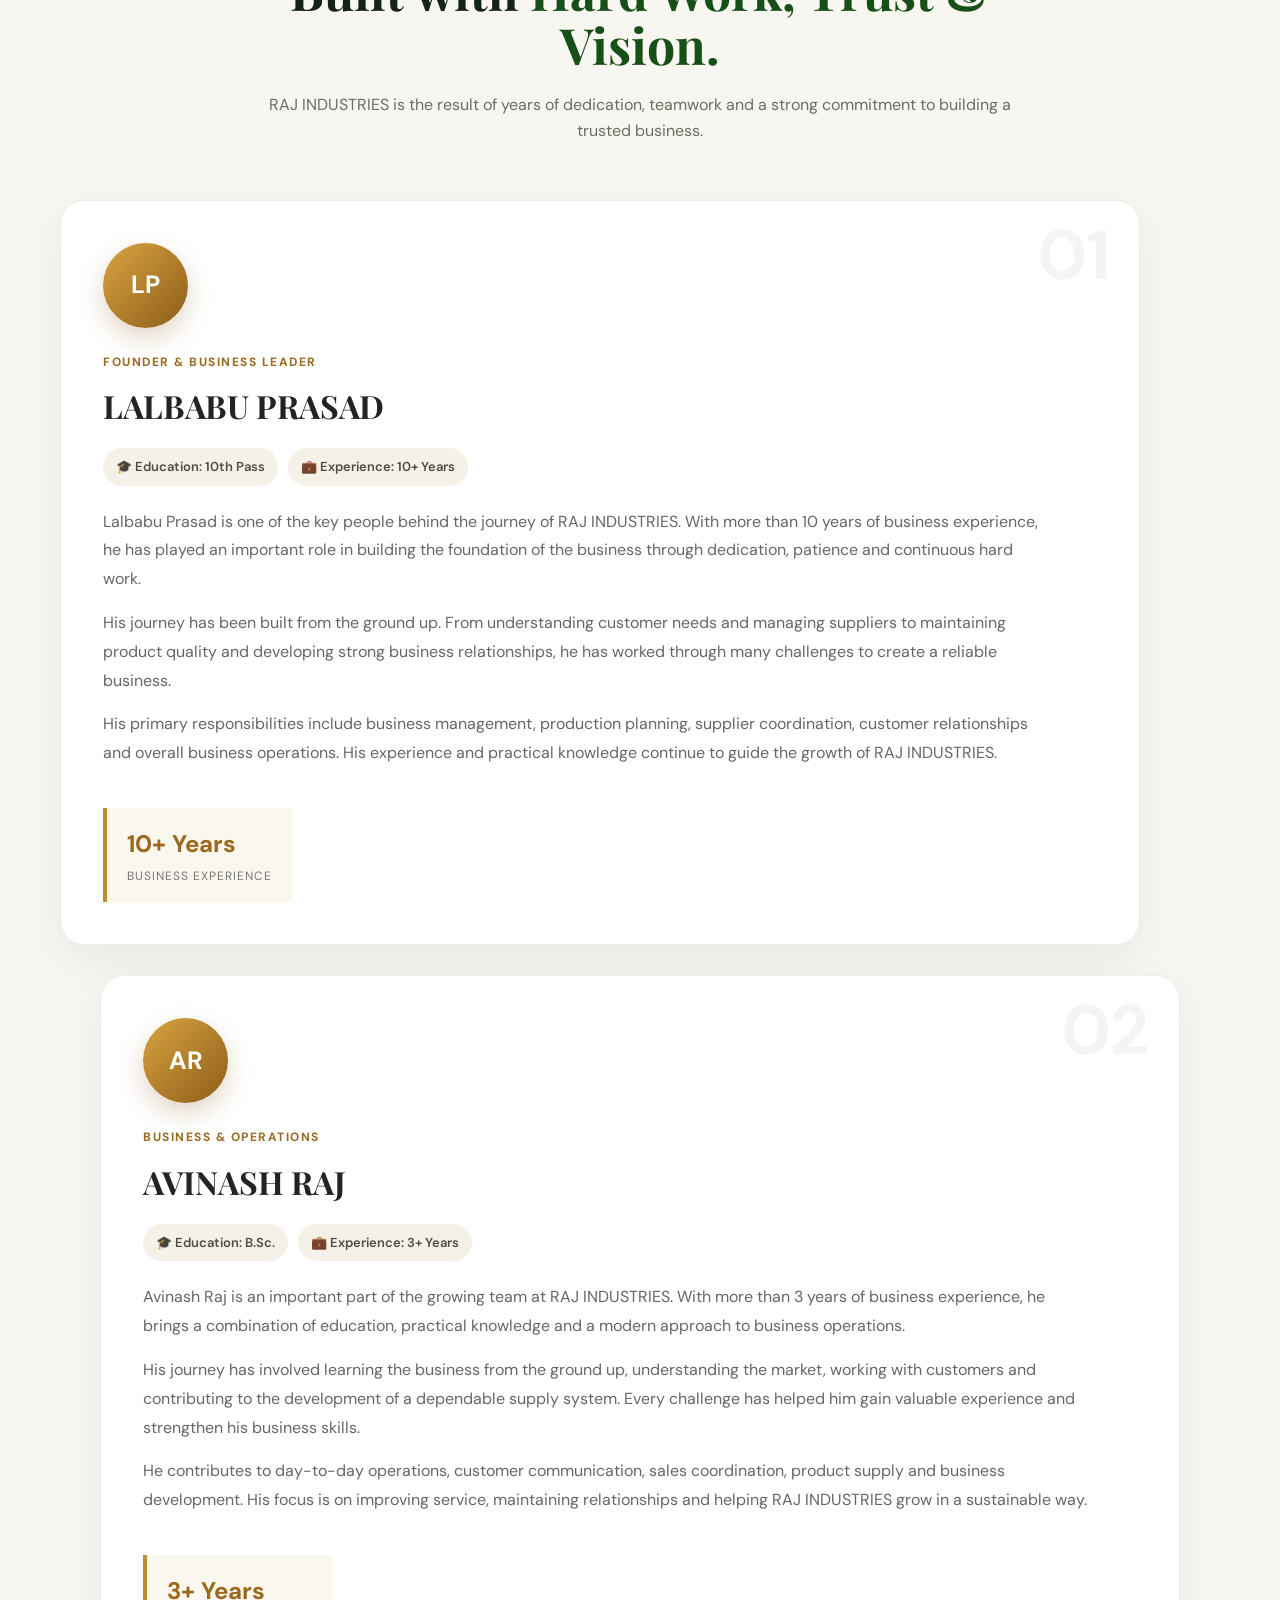
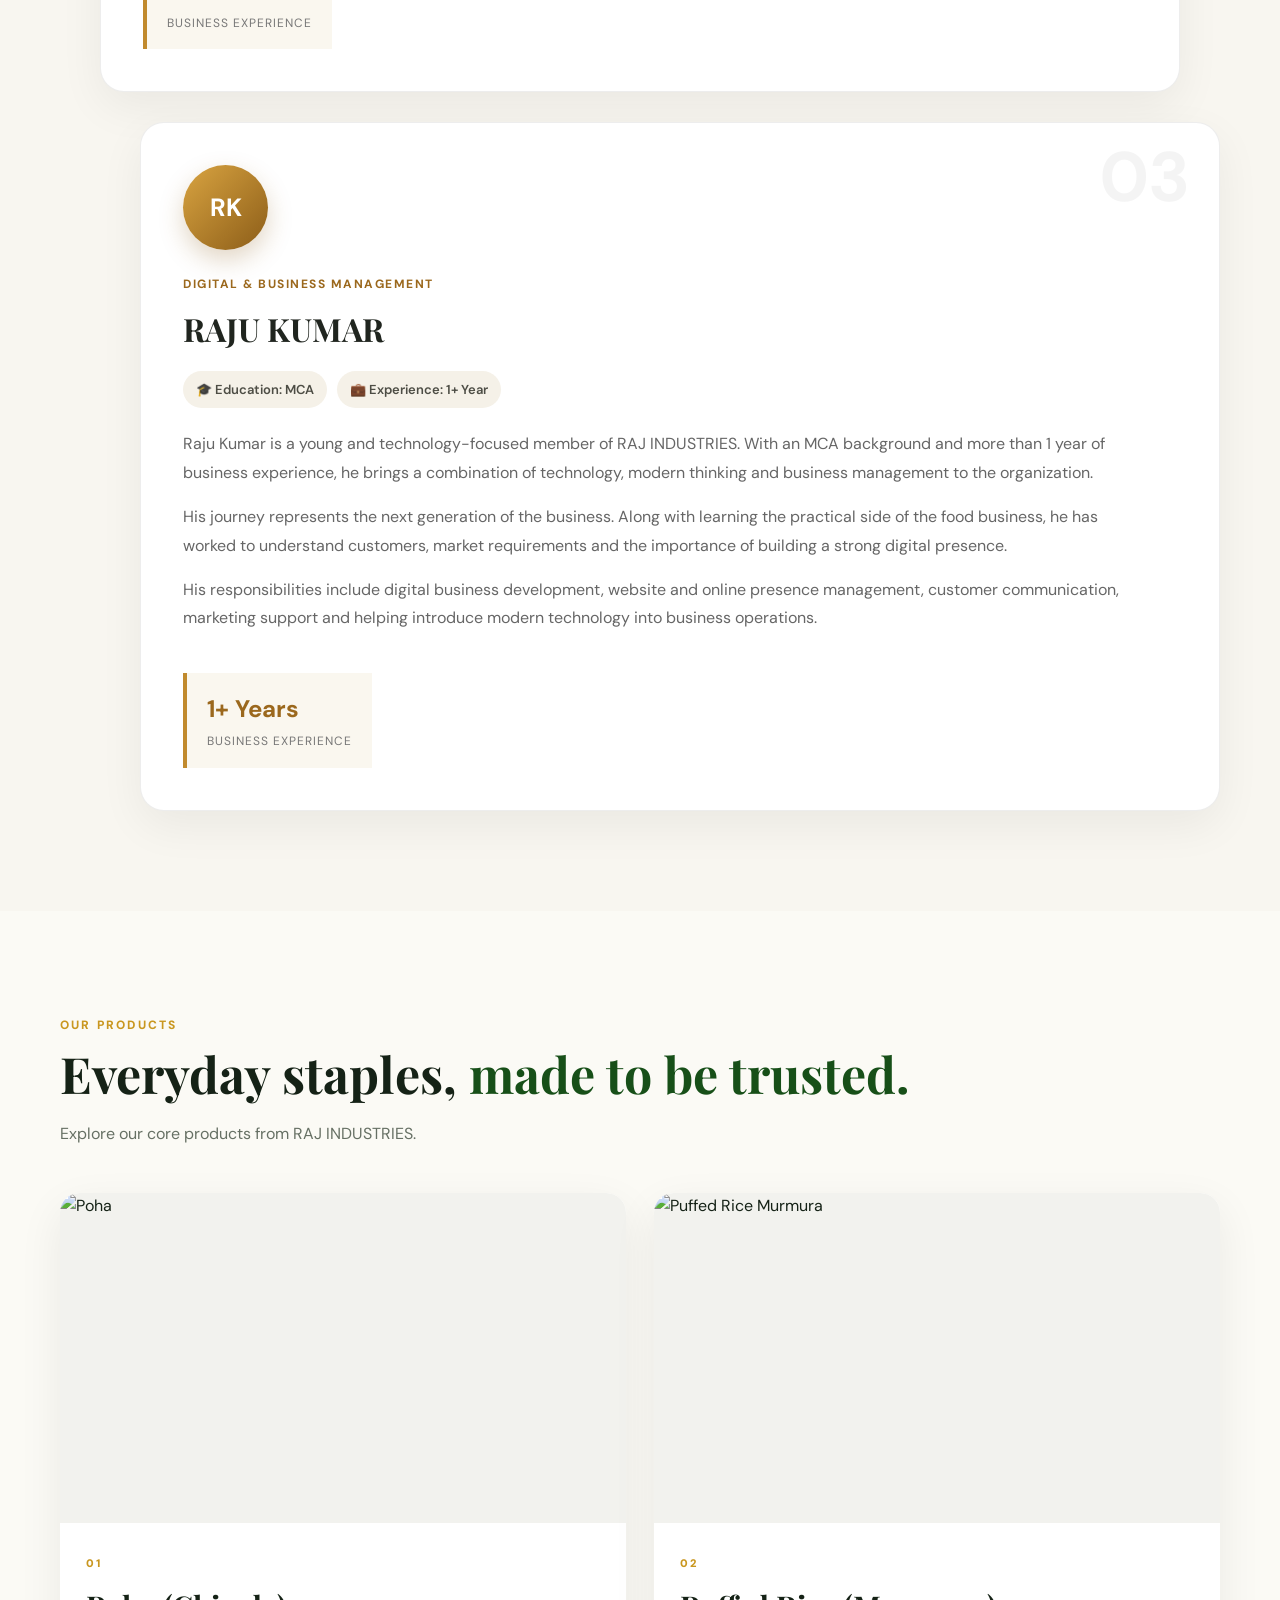
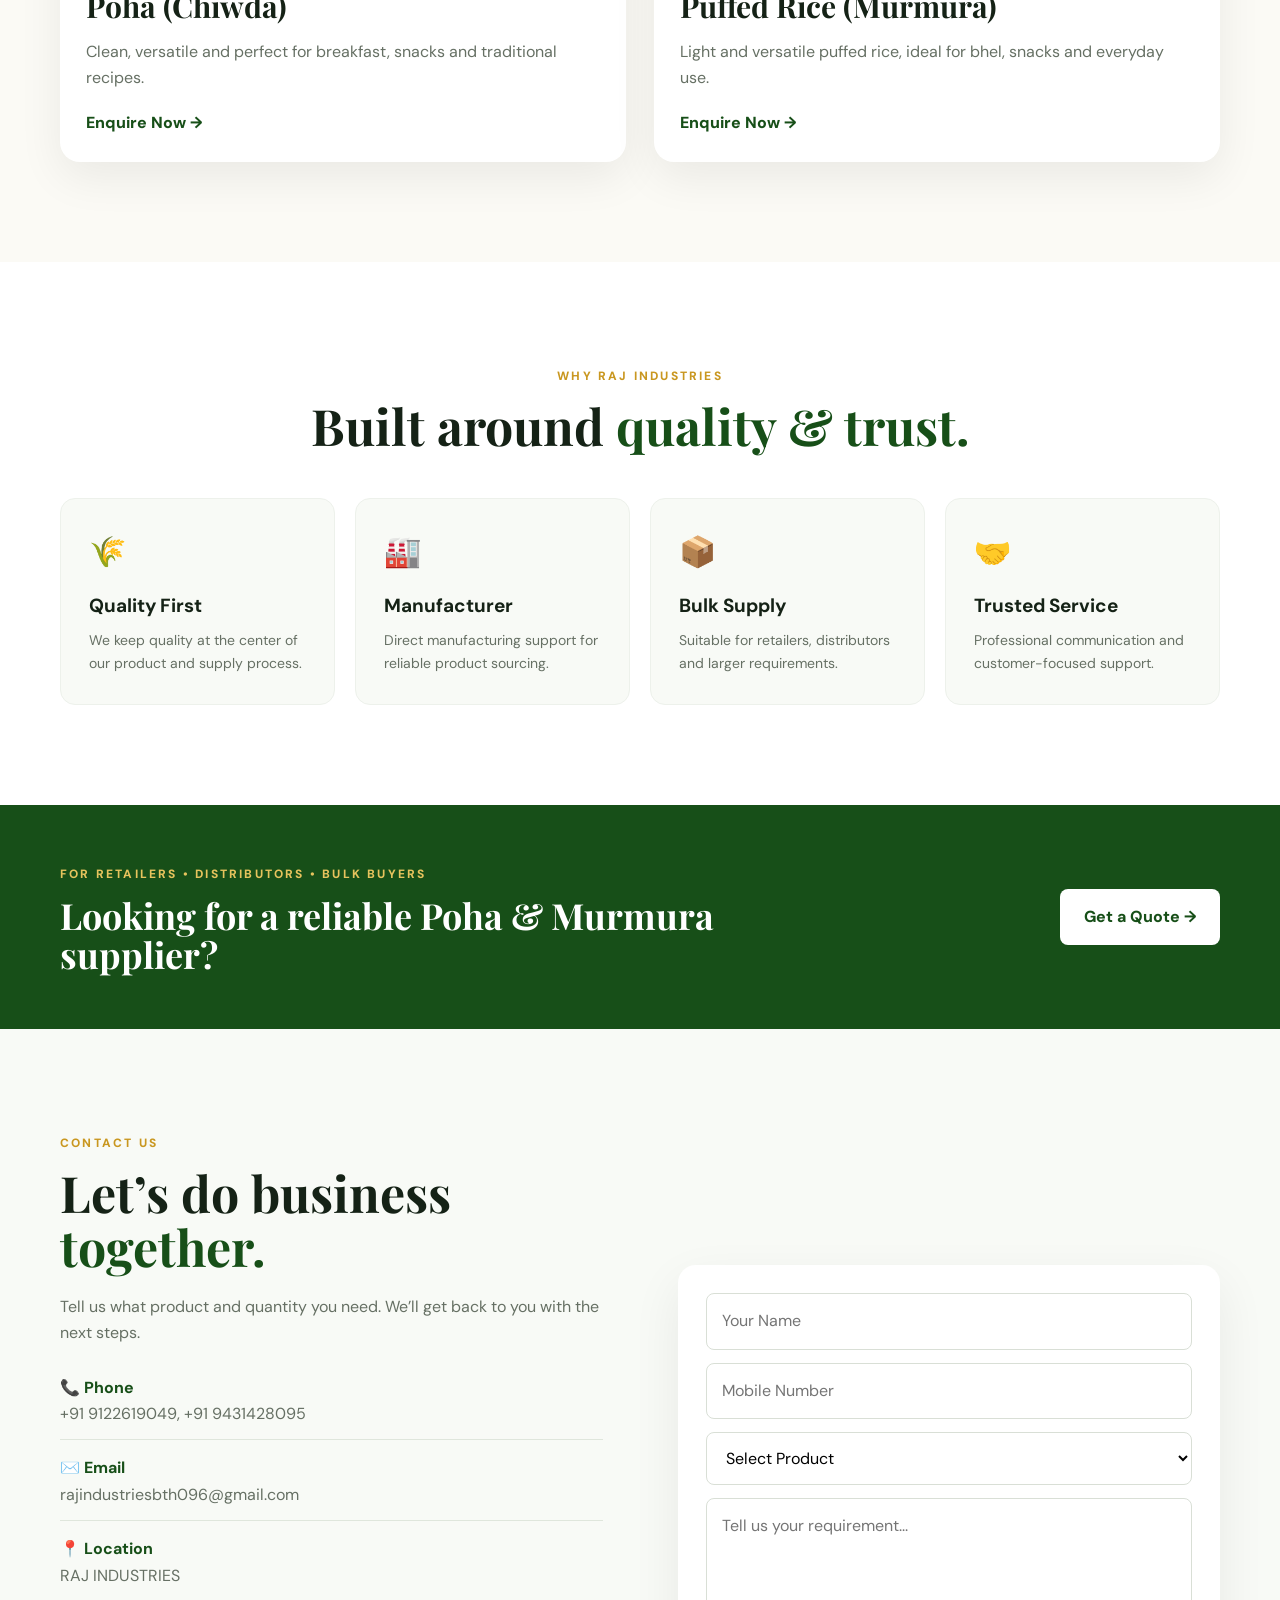
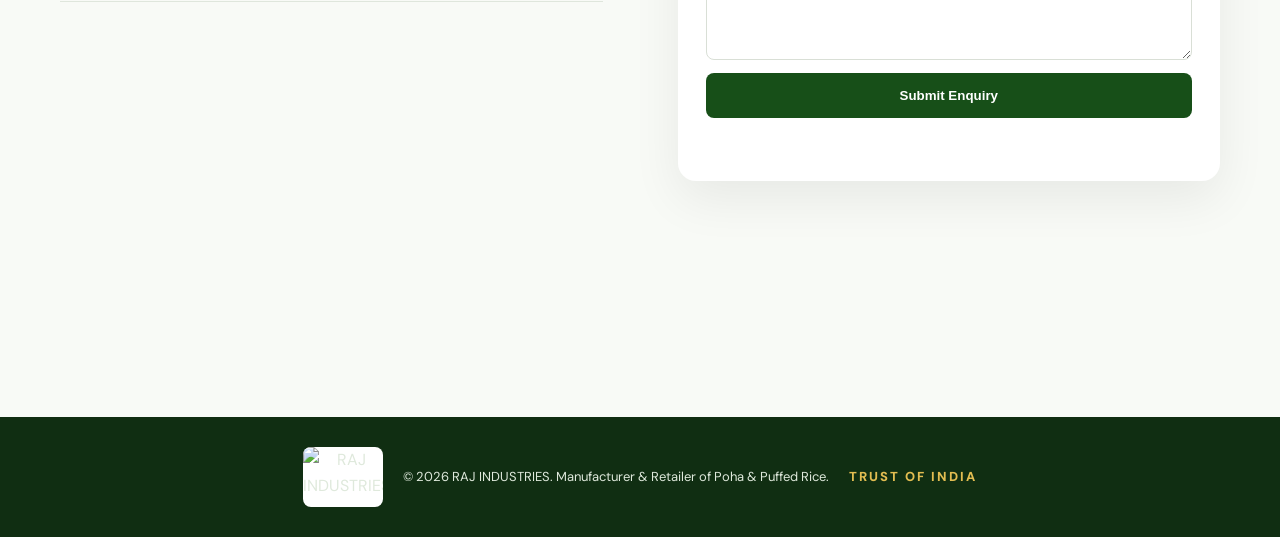
==== commit 6cda0ec7: "Update index.html" ====
--- a/index.html
+++ b/index.html
@@ -2,7 +2,11 @@
 <html lang="en">
 <head>
   <meta charset="UTF-8">
-  <meta name="viewport" content="width=device-width, initial-scale=1.0">
+  <meta name="viewport" content="width=device-width, initial-scale=1.0, viewport-fit=cover">
+  <meta name="theme-color" content="#174f18">
+  <meta name="mobile-web-app-capable" content="yes">
+  <meta name="apple-mobile-web-app-capable" content="yes">
+  <meta name="apple-mobile-web-app-status-bar-style" content="default">
   <meta name="description" content="RAJ INDUSTRIES - Manufacturer and Retailer of quality Poha and Puffed Rice (Murmura).">
   <title>RAJ INDUSTRIES | Pure Taste. Trusted Quality.</title>
   <link rel="preconnect" href="https://fonts.googleapis.com">
@@ -102,7 +106,7 @@
 
     <div class="leaders-grid">
 
-      <!-- LALBABU PARSAD -->
+      <!-- LALBABU PRASAD -->
       <article class="leader-card">
         <div class="leader-number">01</div>
 
@@ -113,7 +117,7 @@
 
           <span class="leader-role">FOUNDER & BUSINESS LEADER</span>
 
-          <h3>LALBABU PARSAD</h3>
+          <h3>LALBABU PRASAD</h3>
 
           <div class="leader-meta">
             <span>🎓 Education: 10th Pass</span>
@@ -121,7 +125,7 @@
           </div>
 
           <p>
-            Lalbabu Parsad is one of the key people behind the journey of
+            Lalbabu Prasad is one of the key people behind the journey of
             RAJ INDUSTRIES. With more than 10 years of business experience,
             he has played an important role in building the foundation of
             the business through dedication, patience and continuous hard work.
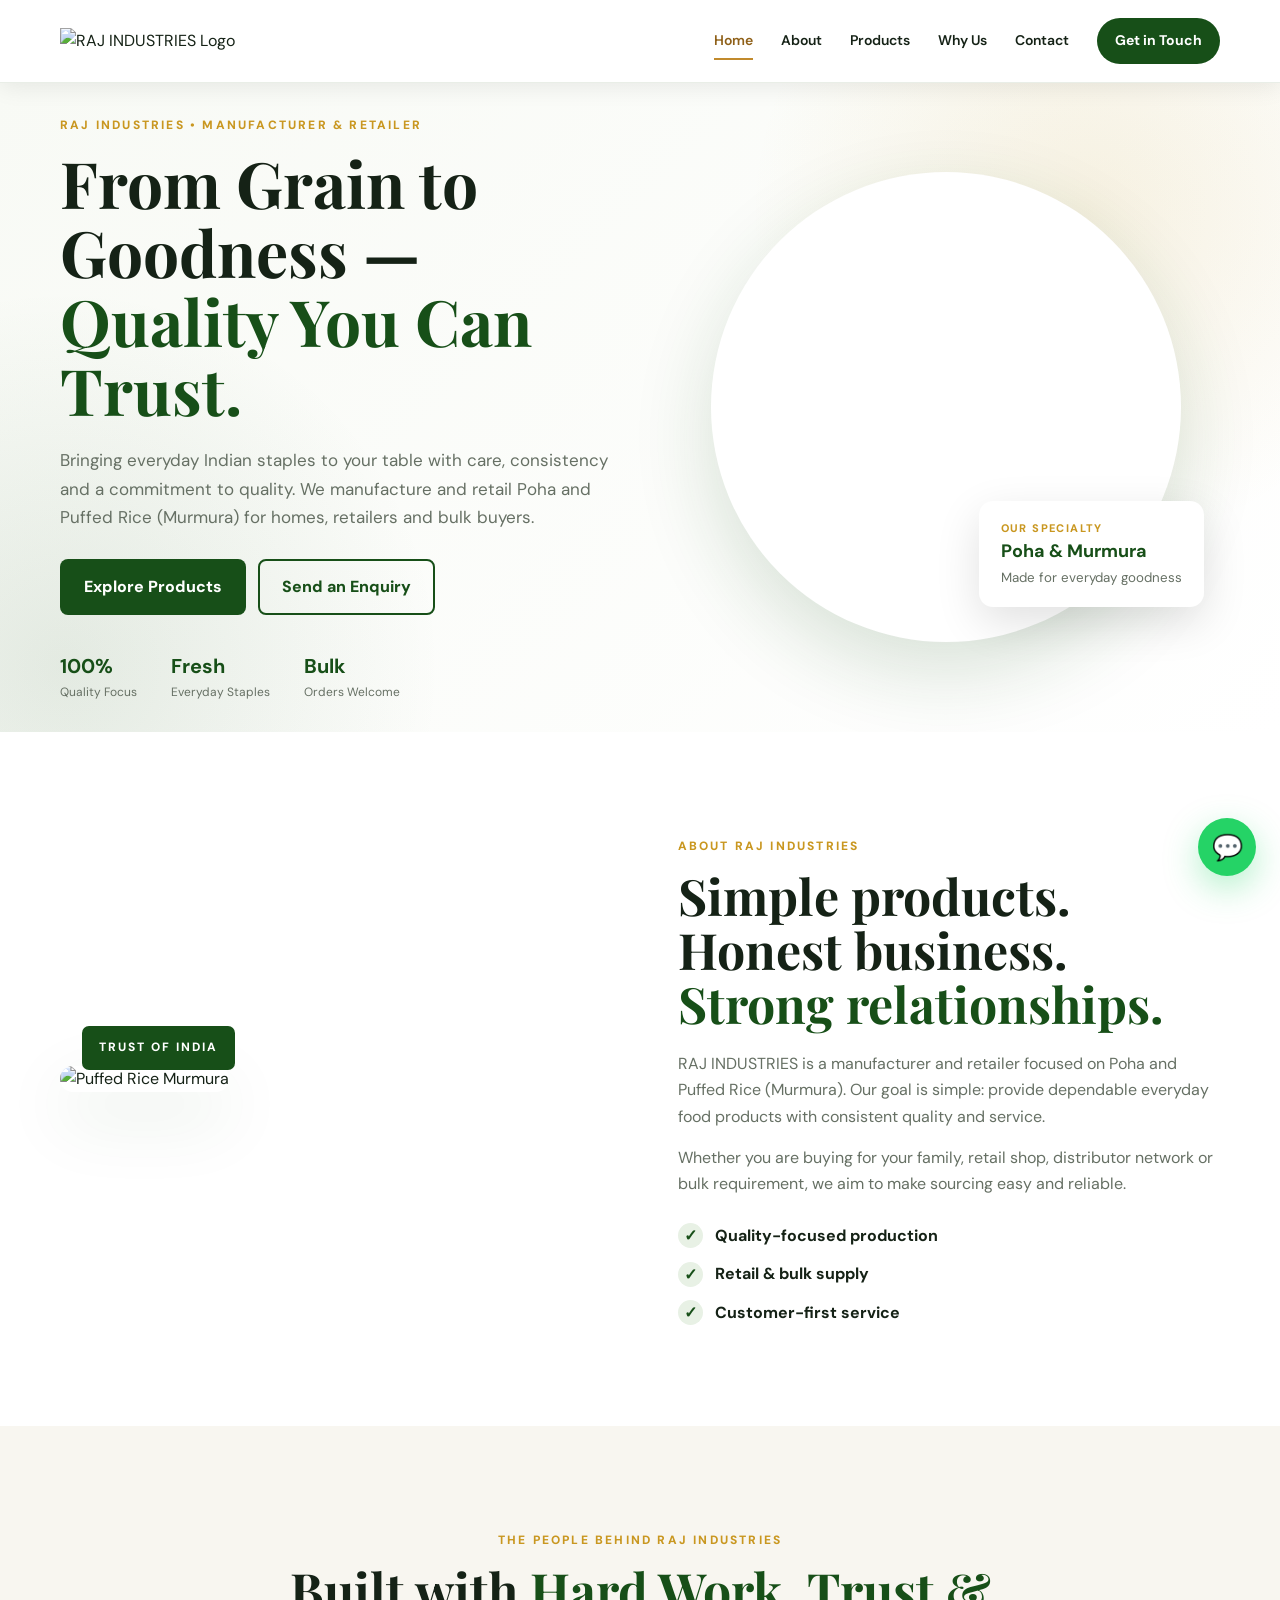
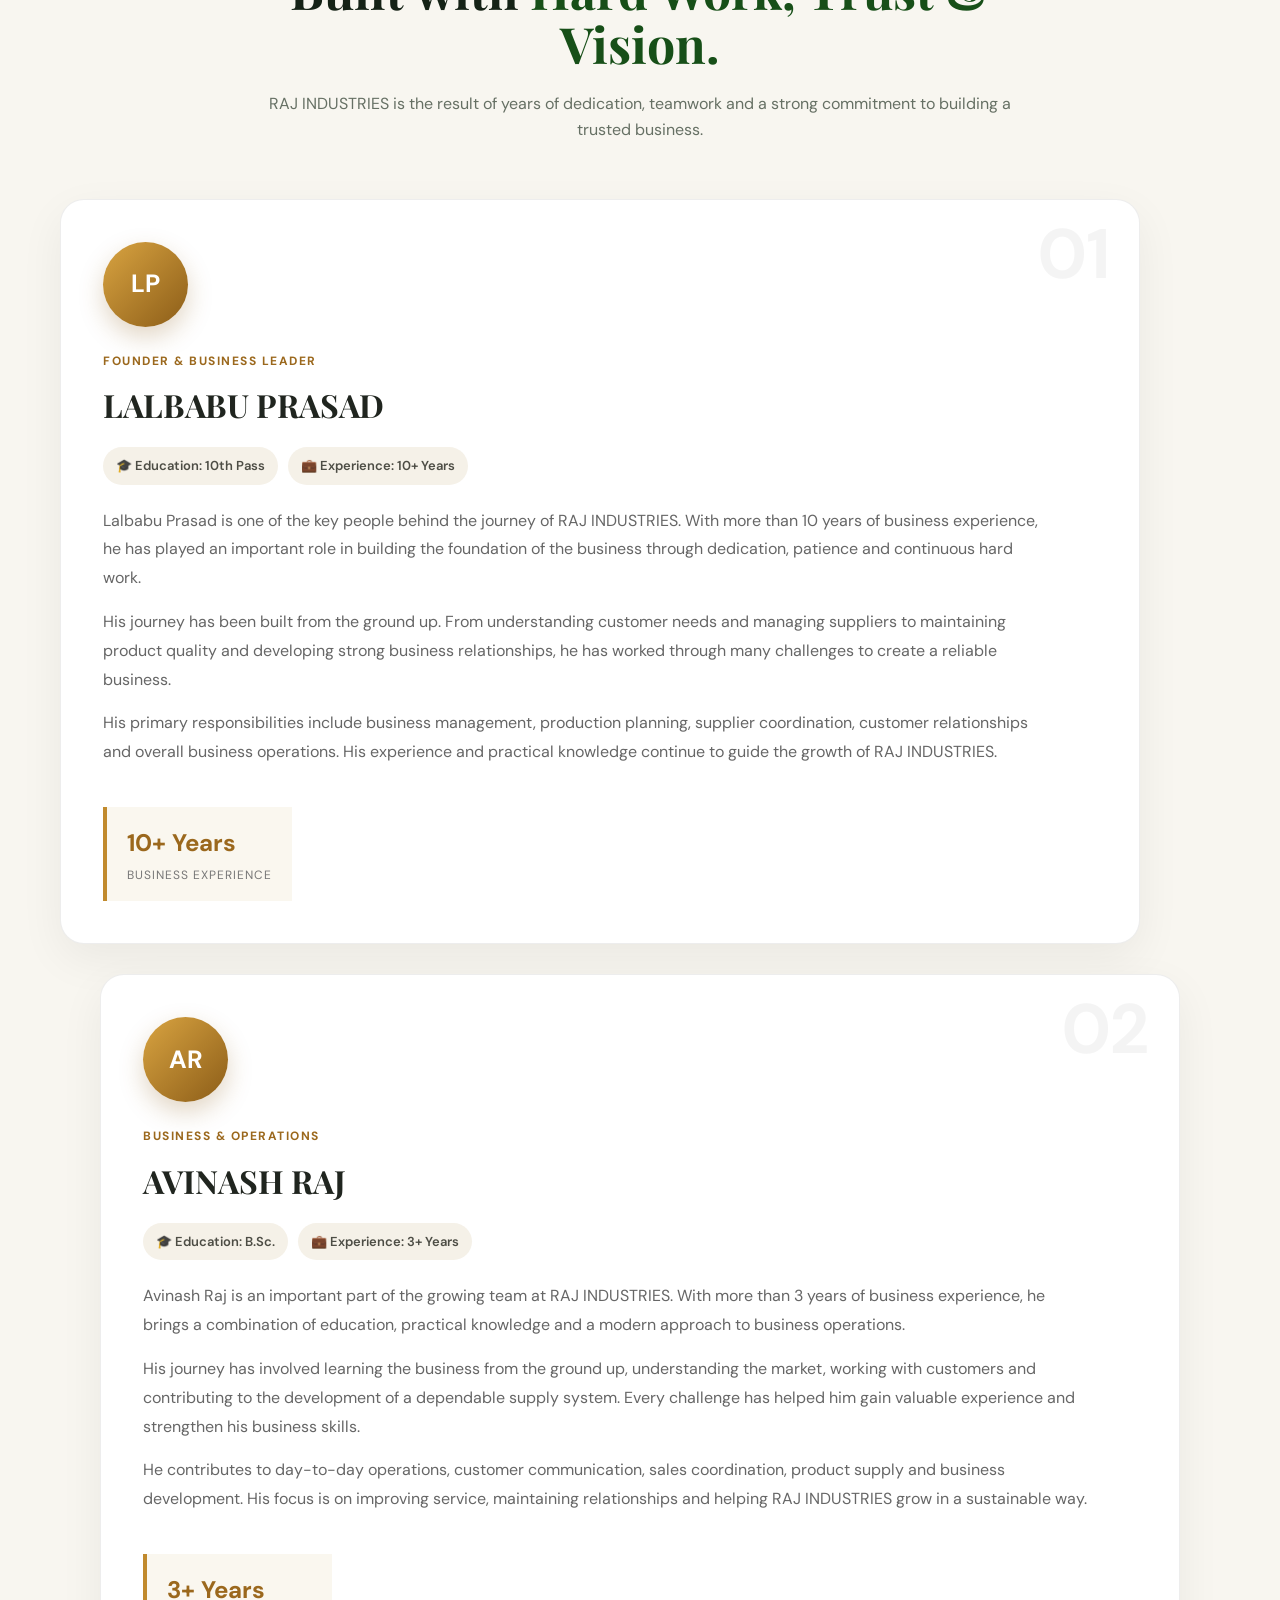
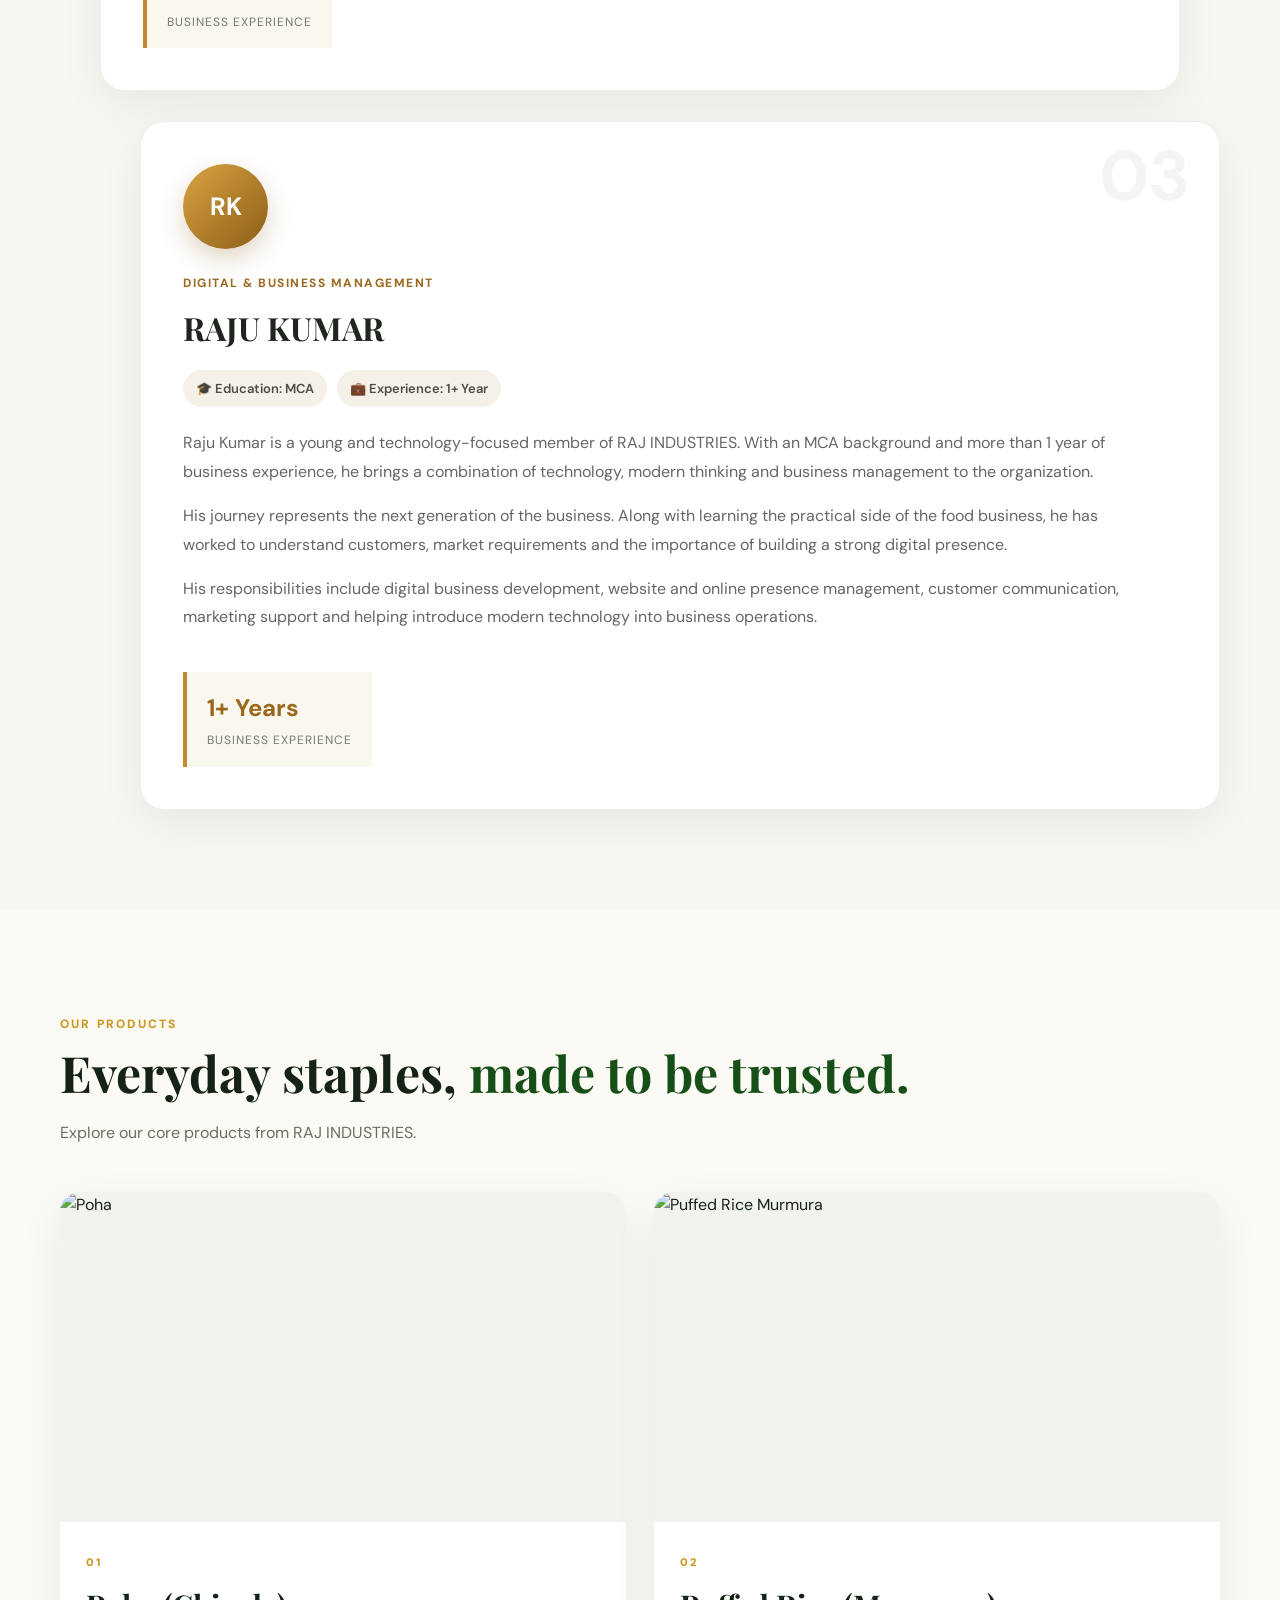
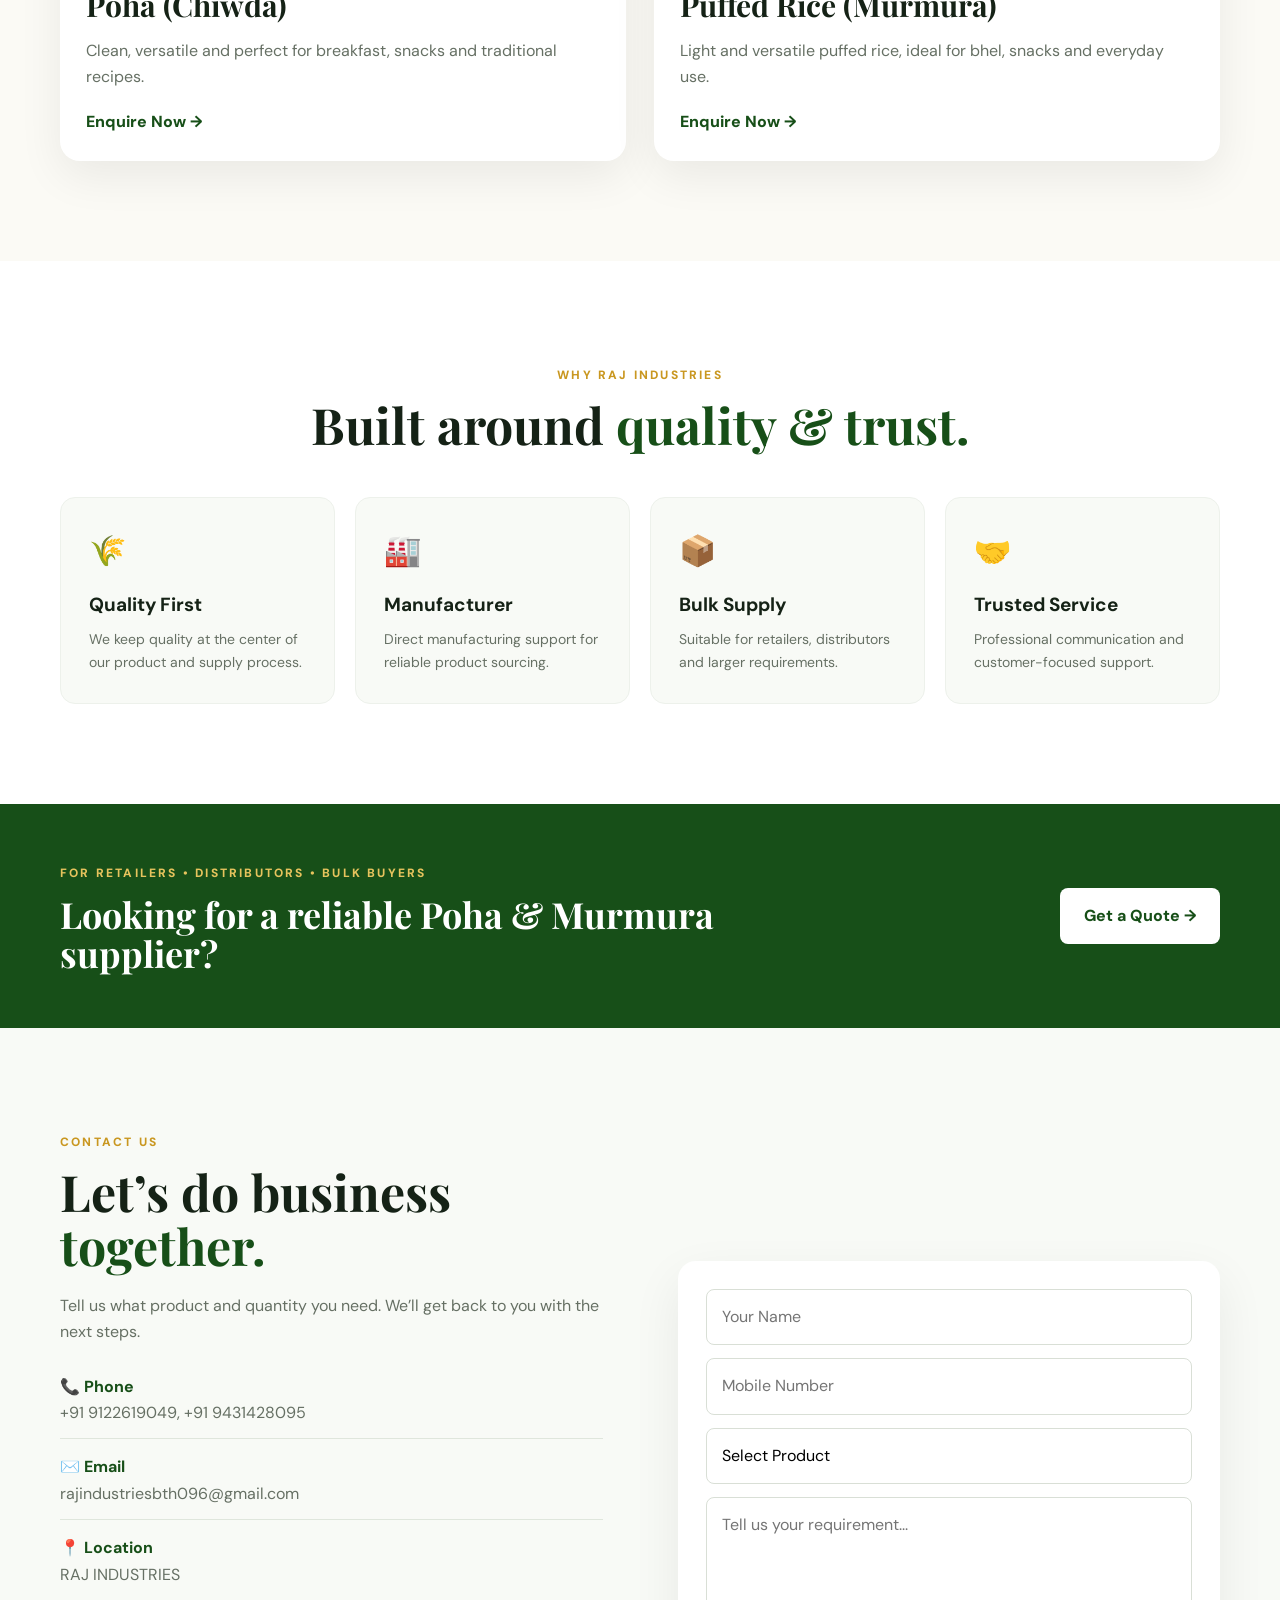
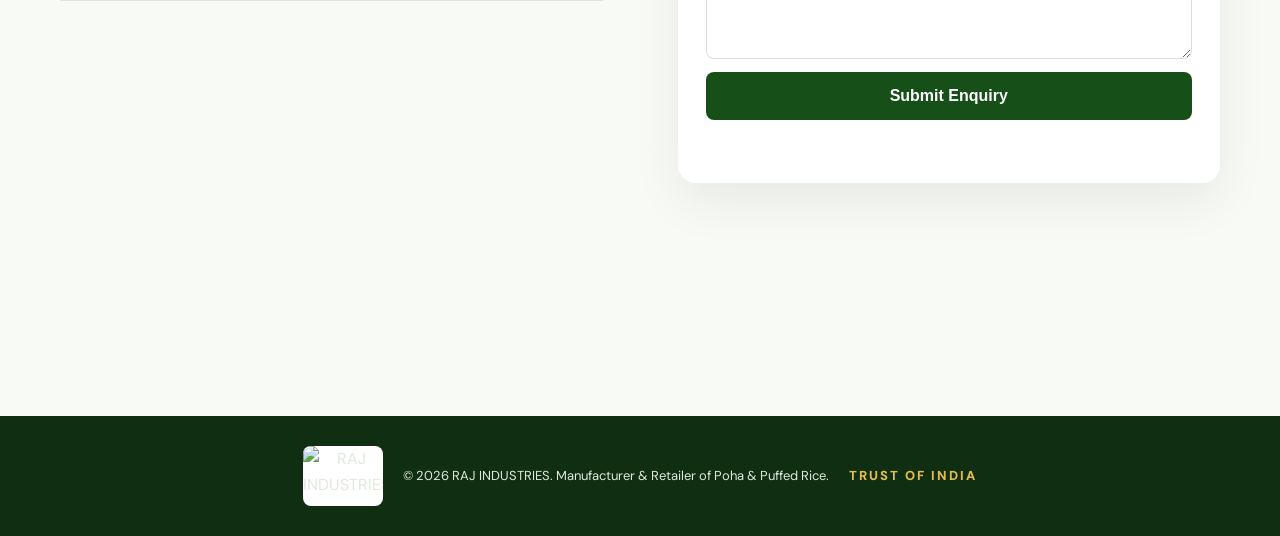
==== commit 8ade4a2d: "Update index.html" ====
--- a/index.html
+++ b/index.html
@@ -19,7 +19,7 @@
 <header class="header">
   <div class="container nav">
     <a href="#home" class="brand">
-      <img src="assets/raj-industries-logo.png" alt="RAJ INDUSTRIES Logo">
+      <img src="https://drive.google.com/file/d/1qKxavugerk9rgcvt9PZt2uabNGheCr-8/view?usp=sharing" alt="RAJ INDUSTRIES Logo">
     </a>
     <button class="menu-btn" aria-label="Open menu">☰</button>
     <nav class="nav-links">
@@ -56,7 +56,7 @@
       </div>
       <div class="hero-product">
         <div class="product-orbit"></div>
-        <img src="assets/poha.jpg" alt="Fresh Poha" class="hero-poha">
+        <img src="https://drive.google.com/file/d/1rhsrb-rkALZP-CS5albewUXvplDlv0PC/view?usp=drive_link" alt="Fresh Poha" class="hero-poha">
         <div class="floating-card">
           <span>Our Specialty</span>
           <strong>Poha & Murmura</strong>
@@ -69,7 +69,7 @@
   <section id="about" class="section about">
     <div class="container two-col">
       <div class="section-image">
-        <img src="assets/murmura.jpeg" alt="Puffed Rice Murmura">
+        <img src="https://drive.google.com/file/d/1E-jYKm0Tt3vNgIZeby9hIVrxcaYLKMWG/view?usp=drive_link" alt="Puffed Rice Murmura">
         <div class="image-badge">TRUST OF INDIA</div>
       </div>
       <div>
--- a/style.css
+++ b/style.css
@@ -644,3 +644,624 @@
     transform: none;
   }
 }
+
+
+/* =========================================================
+   WhatsApp Number Selection Popup
+   ========================================================= */
+
+body.whatsapp-modal-open { overflow: hidden; }
+
+.floating-whatsapp {
+  border: 0;
+  cursor: pointer;
+  font-family: inherit;
+}
+
+.whatsapp-modal {
+  position: fixed;
+  inset: 0;
+  z-index: 10000;
+  display: flex;
+  align-items: center;
+  justify-content: center;
+  padding: 20px;
+  opacity: 0;
+  visibility: hidden;
+  pointer-events: none;
+  transition: opacity .25s ease, visibility .25s ease;
+}
+
+.whatsapp-modal.show {
+  opacity: 1;
+  visibility: visible;
+  pointer-events: auto;
+}
+
+.whatsapp-modal-overlay {
+  position: absolute;
+  inset: 0;
+  background: rgba(10,20,12,.62);
+  backdrop-filter: blur(5px);
+}
+
+.whatsapp-modal-card {
+  position: relative;
+  z-index: 2;
+  width: min(440px,100%);
+  background: #fff;
+  border-radius: 24px;
+  padding: 32px;
+  box-shadow: 0 30px 90px rgba(0,0,0,.25);
+  transform: translateY(20px) scale(.96);
+  transition: transform .3s cubic-bezier(.2,.8,.2,1);
+}
+
+.whatsapp-modal.show .whatsapp-modal-card {
+  transform: translateY(0) scale(1);
+}
+
+.whatsapp-modal-close {
+  position: absolute;
+  top: 14px;
+  right: 16px;
+  width: 38px;
+  height: 38px;
+  border: 0;
+  border-radius: 50%;
+  background: #f3f5f1;
+  color: #20251f;
+  font-size: 25px;
+  cursor: pointer;
+  transition: .2s ease;
+}
+
+.whatsapp-modal-close:hover {
+  background: #e8eee5;
+  transform: rotate(90deg);
+}
+
+.whatsapp-modal-icon {
+  width: 64px;
+  height: 64px;
+  display: grid;
+  place-items: center;
+  margin-bottom: 16px;
+  border-radius: 18px;
+  background: #eaf8ee;
+  font-size: 31px;
+}
+
+.whatsapp-modal-card h3 {
+  margin: 0 35px 7px 0;
+  font-family: "Playfair Display", Georgia, serif;
+  font-size: 30px;
+  color: #20251f;
+}
+
+.whatsapp-modal-card > p {
+  margin: 0 0 22px;
+  color: #667064;
+  font-size: 14px;
+}
+
+.whatsapp-number-option {
+  display: flex;
+  align-items: center;
+  gap: 13px;
+  padding: 16px;
+  margin-top: 12px;
+  border: 1px solid #e1e7df;
+  border-radius: 15px;
+  background: #fff;
+  color: #20251f;
+  box-shadow: 0 7px 20px rgba(0,0,0,.04);
+  transition: transform .2s ease, border-color .2s ease, box-shadow .2s ease;
+}
+
+.whatsapp-number-option:hover {
+  transform: translateY(-2px);
+  border-color: #25d366;
+  box-shadow: 0 12px 28px rgba(37,211,102,.15);
+}
+
+.whatsapp-option-icon {
+  width: 42px;
+  height: 42px;
+  flex: 0 0 42px;
+  display: grid;
+  place-items: center;
+  border-radius: 50%;
+  background: #eaf8ee;
+  font-size: 20px;
+}
+
+.whatsapp-number-option > span:nth-child(2) {
+  display: flex;
+  flex-direction: column;
+  min-width: 0;
+  flex: 1;
+}
+
+.whatsapp-number-option strong { font-size: 16px; }
+.whatsapp-number-option small { color: #667064; font-size: 11px; }
+.whatsapp-arrow {
+  font-size: 22px;
+  color: #25a95a;
+  transition: transform .2s ease;
+}
+
+.whatsapp-number-option:hover .whatsapp-arrow {
+  transform: translateX(4px);
+}
+
+@media (max-width:600px) {
+  .whatsapp-modal { padding: 14px; }
+  .whatsapp-modal-card {
+    padding: 26px 20px 22px;
+    border-radius: 20px;
+  }
+  .whatsapp-modal-card h3 { font-size: 26px; }
+}
+
+
+/* =========================================================
+   FINAL RESPONSIVE / MOBILE OPTIMIZATION
+   Android Chrome • iPhone Safari • Tablets • Desktop
+   ========================================================= */
+
+html {
+  width: 100%;
+  overflow-x: hidden;
+  -webkit-text-size-adjust: 100%;
+  text-size-adjust: 100%;
+}
+
+body {
+  width: 100%;
+  min-width: 0;
+  overflow-x: hidden;
+  -webkit-tap-highlight-color: transparent;
+}
+
+img {
+  max-width: 100%;
+  height: auto;
+}
+
+button,
+input,
+select,
+textarea {
+  font-size: 16px; /* prevents iPhone Safari auto-zoom on form fields */
+  -webkit-appearance: none;
+  appearance: none;
+}
+
+button,
+a,
+input,
+select,
+textarea {
+  touch-action: manipulation;
+}
+
+.header {
+  padding-top: env(safe-area-inset-top);
+}
+
+.nav {
+  min-height: 82px;
+}
+
+.hero-grid,
+.two-col,
+.product-grid,
+.why-grid,
+.leaders-grid {
+  min-width: 0;
+}
+
+.hero-copy,
+.hero-product,
+.section-image,
+.contact-grid,
+.contact-form,
+.leader-content,
+.product-card,
+.why-card {
+  min-width: 0;
+}
+
+.contact-form input,
+.contact-form select,
+.contact-form textarea {
+  box-sizing: border-box;
+  max-width: 100%;
+}
+
+iframe {
+  display: block;
+  max-width: 100%;
+}
+
+/* Better touch targets */
+.nav-links a,
+.nav-cta,
+.btn,
+.product-link,
+.whatsapp-number-option,
+.whatsapp-modal-close,
+.menu-btn {
+  -webkit-tap-highlight-color: transparent;
+}
+
+@media (max-width: 900px) {
+  .container {
+    width: min(94%, 720px);
+  }
+
+  .nav {
+    height: 72px;
+    gap: 14px;
+  }
+
+  .hero-grid {
+    min-height: auto;
+    padding: 65px 0 55px;
+  }
+
+  .hero-copy {
+    text-align: center;
+  }
+
+  .hero-copy .hero-actions {
+    justify-content: center;
+  }
+
+  .trust-row {
+    justify-content: center;
+  }
+
+  .hero-product {
+    min-height: 400px;
+    margin-top: 10px;
+  }
+
+  .hero-poha {
+    width: min(390px, 82vw);
+    height: min(390px, 82vw);
+  }
+
+  .product-orbit {
+    width: min(410px, 86vw);
+    height: min(410px, 86vw);
+  }
+
+  .floating-card {
+    right: 4%;
+  }
+
+  .two-col {
+    gap: 42px;
+  }
+
+  .contact-grid {
+    align-items: start;
+  }
+}
+
+@media (max-width: 700px) {
+  .container {
+    width: calc(100% - 28px);
+  }
+
+  .section {
+    padding: 62px 0;
+  }
+
+  .hero-grid {
+    padding: 45px 0 40px;
+  }
+
+  .hero h1 {
+    font-size: clamp(34px, 10vw, 46px);
+    line-height: 1.1;
+  }
+
+  .hero p {
+    font-size: 15px;
+    line-height: 1.7;
+  }
+
+  .eyebrow {
+    font-size: 10px;
+    letter-spacing: 1.5px;
+  }
+
+  .hero-actions {
+    width: 100%;
+    flex-direction: column;
+    gap: 10px;
+  }
+
+  .hero-actions .btn {
+    width: 100%;
+  }
+
+  .trust-row {
+    gap: 12px;
+    justify-content: space-between;
+  }
+
+  .trust-row div {
+    flex: 1;
+    text-align: center;
+  }
+
+  .trust-row strong {
+    font-size: 17px;
+  }
+
+  .hero-product {
+    min-height: 335px;
+  }
+
+  .hero-poha {
+    width: min(300px, 78vw);
+    height: min(300px, 78vw);
+    padding: 10px;
+  }
+
+  .product-orbit {
+    width: min(315px, 82vw);
+    height: min(315px, 82vw);
+  }
+
+  .floating-card {
+    right: 0;
+    bottom: 0;
+    max-width: 190px;
+    padding: 11px 13px;
+  }
+
+  .floating-card strong {
+    font-size: 15px;
+  }
+
+  .section h2 {
+    font-size: clamp(30px, 8vw, 40px);
+  }
+
+  .section-image img {
+    height: 330px;
+  }
+
+  .product-grid,
+  .why-grid {
+    grid-template-columns: 1fr;
+  }
+
+  .product-img {
+    height: 260px;
+  }
+
+  .leader-card {
+    display: block;
+    padding: 28px 20px;
+  }
+
+  .leader-number {
+    font-size: 48px;
+  }
+
+  .leader-card h3 {
+    font-size: 27px;
+  }
+
+  .leader-meta {
+    flex-direction: column;
+    align-items: flex-start;
+  }
+
+  .cta-inner {
+    align-items: stretch;
+  }
+
+  .cta-strip h2 {
+    font-size: 29px;
+  }
+
+  .cta-inner .btn {
+    width: 100%;
+  }
+
+  .contact-info iframe {
+    width: 100%;
+    height: 260px;
+  }
+
+  .contact-form {
+    padding: 20px;
+  }
+
+  .floating-whatsapp {
+    right: max(16px, env(safe-area-inset-right));
+    bottom: max(16px, env(safe-area-inset-bottom));
+    width: 56px;
+    height: 56px;
+  }
+
+  .back-to-top {
+    right: max(16px, env(safe-area-inset-right));
+    bottom: calc(82px + env(safe-area-inset-bottom));
+  }
+
+  .whatsapp-modal {
+    padding:
+      max(14px, env(safe-area-inset-top))
+      max(14px, env(safe-area-inset-right))
+      max(14px, env(safe-area-inset-bottom))
+      max(14px, env(safe-area-inset-left));
+  }
+
+  .whatsapp-modal-card {
+    width: 100%;
+    max-height: calc(100dvh - 28px);
+    overflow-y: auto;
+    -webkit-overflow-scrolling: touch;
+    padding: 24px 18px 20px;
+  }
+
+  .whatsapp-number-option {
+    min-height: 64px;
+    padding: 13px;
+  }
+}
+
+@media (max-width: 380px) {
+  .container {
+    width: calc(100% - 22px);
+  }
+
+  .brand img {
+    width: 74px;
+    height: 58px;
+  }
+
+  .hero h1 {
+    font-size: 32px;
+  }
+
+  .trust-row {
+    gap: 6px;
+  }
+
+  .trust-row small {
+    font-size: 10px;
+  }
+
+  .hero-product {
+    min-height: 300px;
+  }
+
+  .hero-poha {
+    width: 250px;
+    height: 250px;
+  }
+
+  .product-orbit {
+    width: 270px;
+    height: 270px;
+  }
+
+  .floating-card {
+    max-width: 165px;
+  }
+
+  .floating-card small {
+    font-size: 10px;
+  }
+}
+
+/* Landscape phones */
+@media (max-height: 500px) and (orientation: landscape) {
+  .hero-grid {
+    padding: 35px 0;
+  }
+
+  .hero-product {
+    min-height: 280px;
+  }
+
+  .hero-poha {
+    width: 240px;
+    height: 240px;
+  }
+
+  .product-orbit {
+    width: 260px;
+    height: 260px;
+  }
+
+  .whatsapp-modal-card {
+    max-height: 90dvh;
+    overflow-y: auto;
+  }
+}
+
+/* iPhone notch / home indicator support */
+@supports (padding: max(0px)) {
+  .footer {
+    padding-bottom: max(30px, env(safe-area-inset-bottom));
+  }
+}
+
+/* Disable hover-only effects on touch devices */
+@media (hover: none) and (pointer: coarse) {
+  .product-card:hover,
+  .leader-card:hover,
+  .btn:hover,
+  .nav-cta:hover,
+  .floating-whatsapp:hover {
+    transform: none;
+  }
+
+  .product-card:hover .product-img img {
+    transform: none;
+  }
+}
+
+
+/* =========================================================
+   ALWAYS-VISIBLE STICKY HEADER
+   Logo + Home + About + Products + Why Us + Contact
+   ========================================================= */
+
+.header {
+  position: fixed !important;
+  top: 0;
+  left: 0;
+  right: 0;
+  width: 100%;
+  z-index: 9999;
+  background: rgba(255,255,255,.96);
+  -webkit-backdrop-filter: blur(14px);
+  backdrop-filter: blur(14px);
+  box-shadow: 0 4px 22px rgba(0,0,0,.08);
+}
+
+body {
+  padding-top: 82px;
+}
+
+/* Keep the header visible while scrolling */
+.header.scrolled {
+  background: rgba(255,255,255,.98);
+  box-shadow: 0 8px 30px rgba(0,0,0,.10);
+}
+
+@media (max-width: 900px) {
+  body {
+    padding-top: 72px;
+  }
+
+  .header {
+    position: fixed !important;
+  }
+
+  .nav {
+    position: relative;
+  }
+
+  /* Mobile menu opens below the fixed header */
+  .nav-links {
+    top: calc(100% + 8px);
+  }
+}
+
+@media (max-width: 600px) {
+  body {
+    padding-top: 72px;
+  }
+}
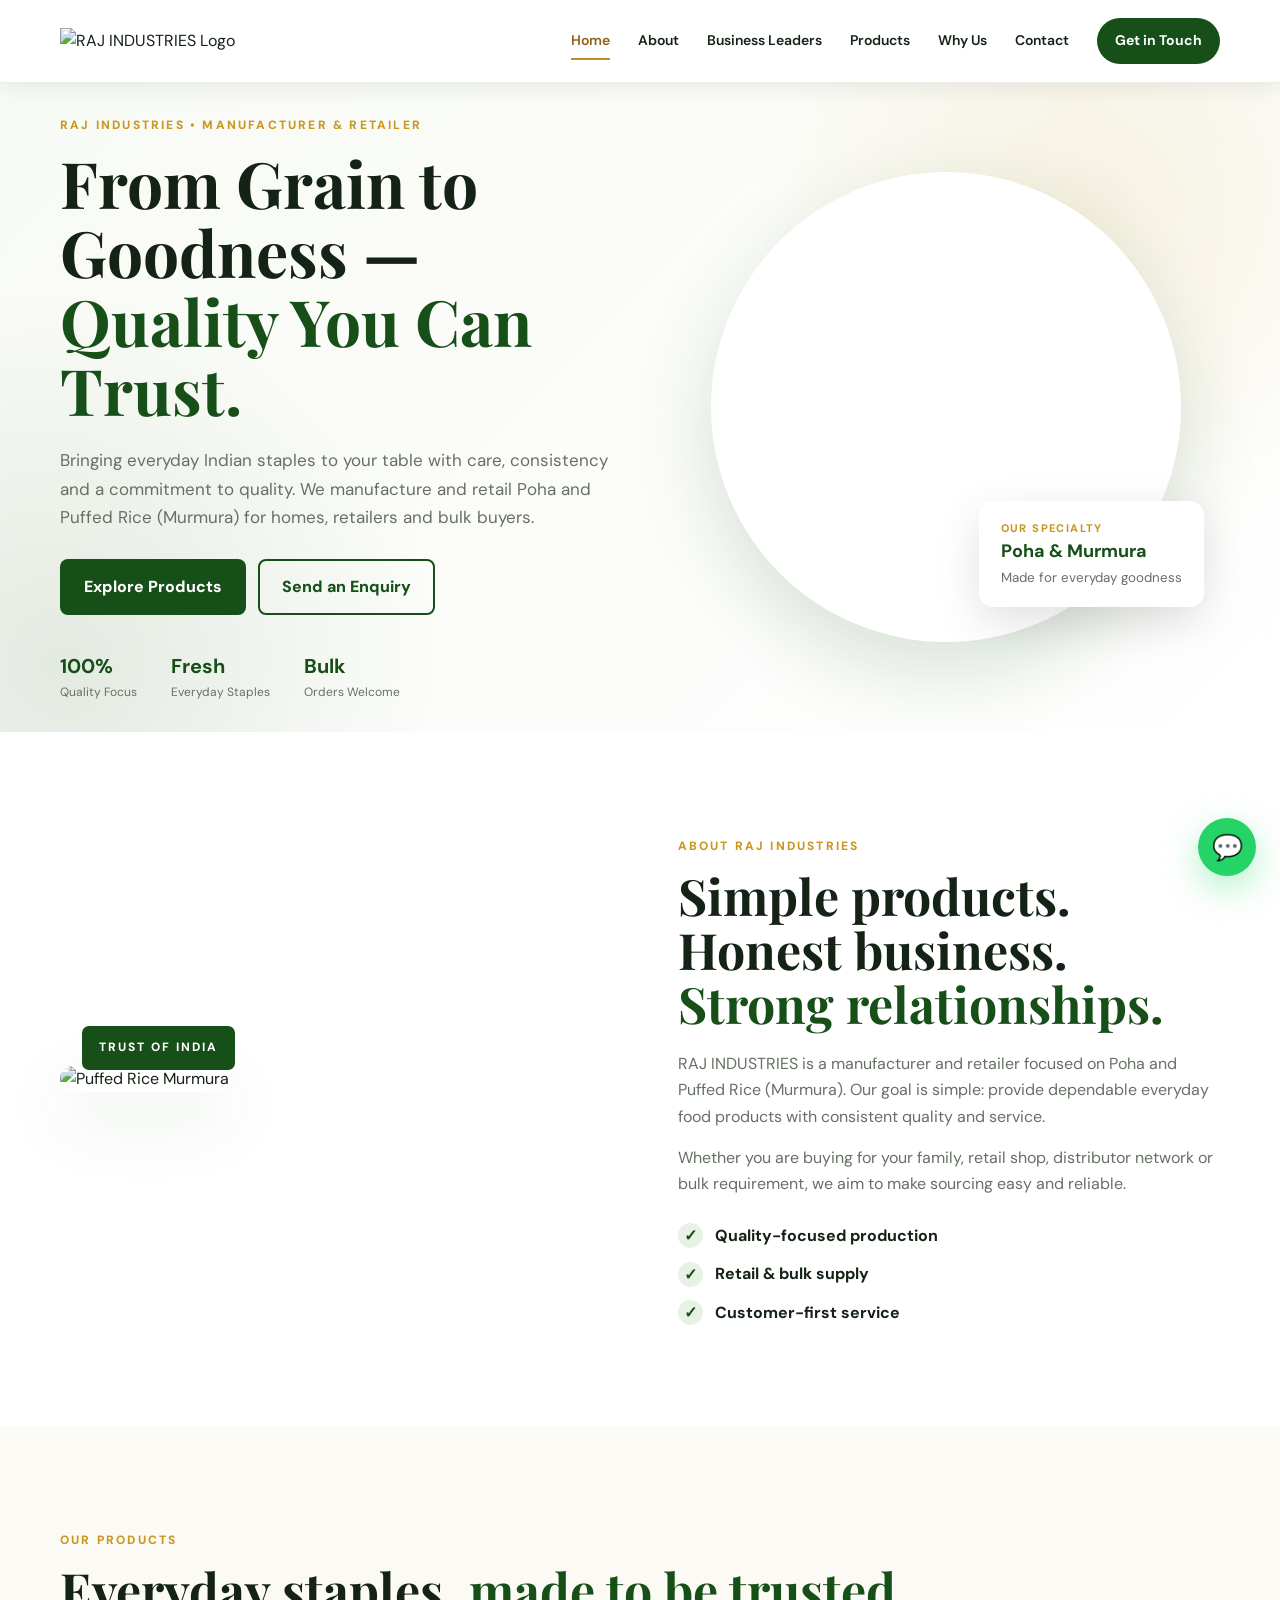
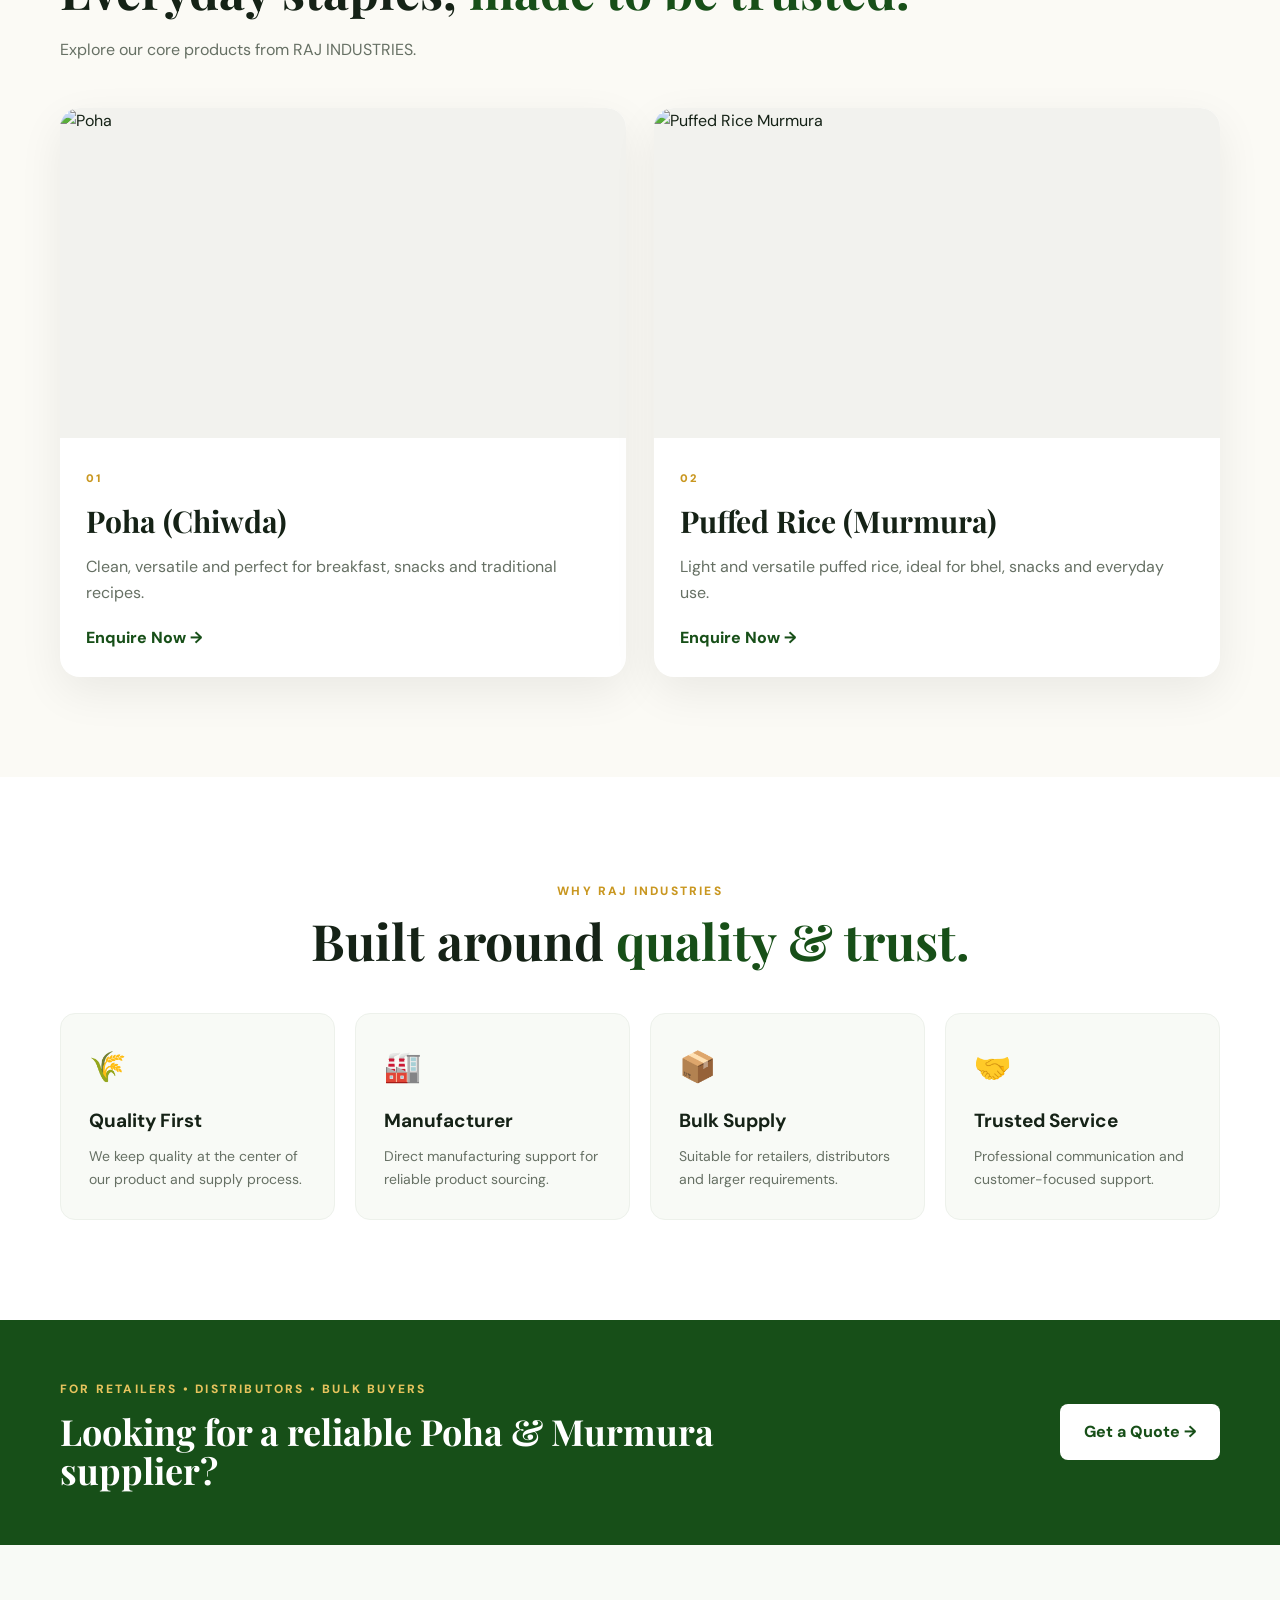
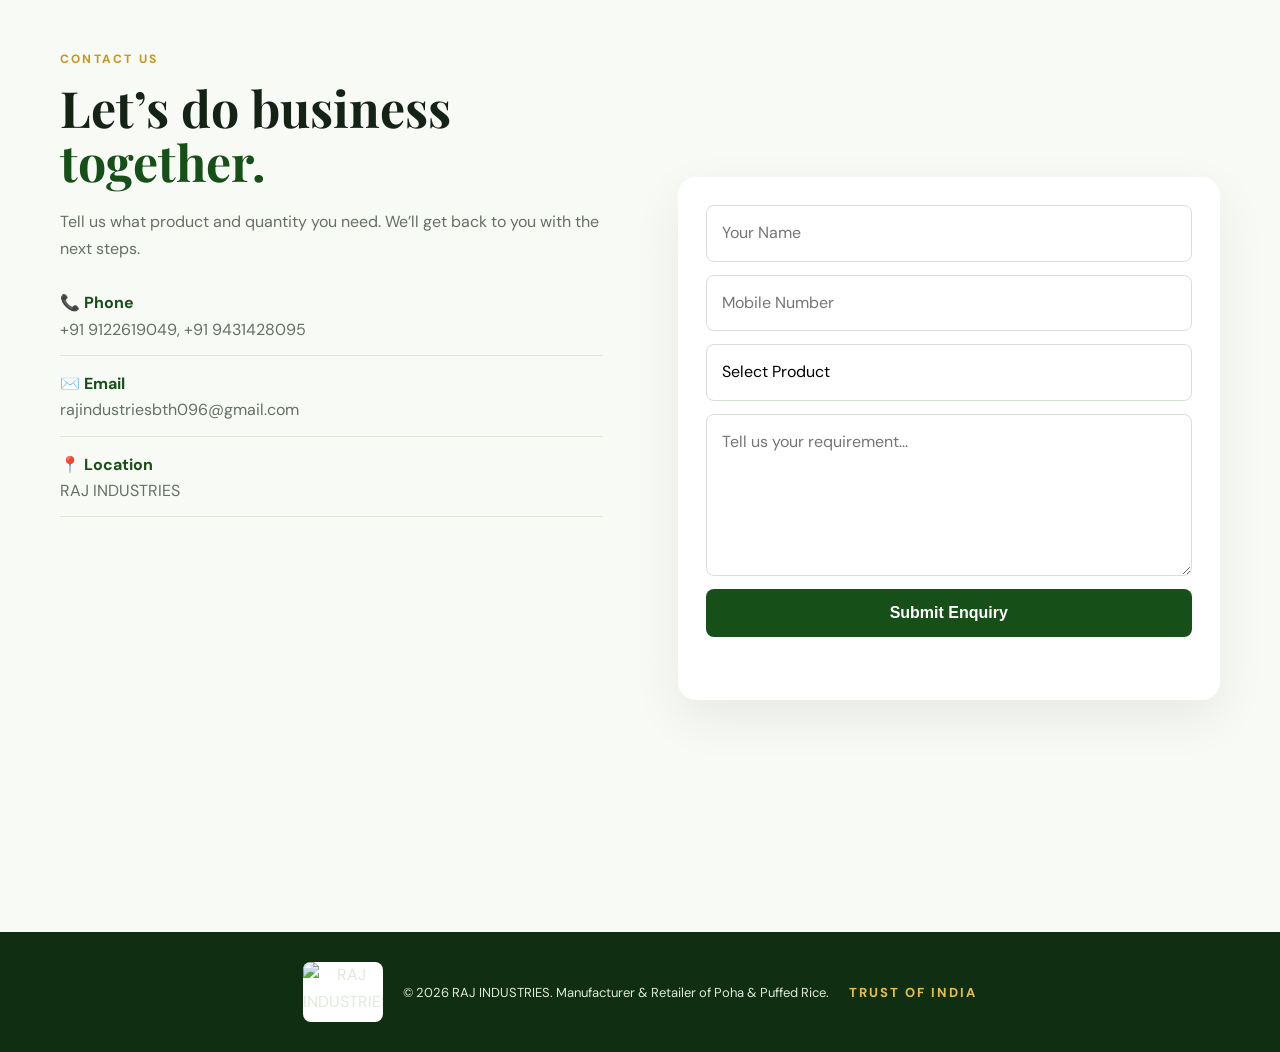
==== commit 58537b60: "Update index.html" ====
--- a/index.html
+++ b/index.html
@@ -19,12 +19,13 @@
 <header class="header">
   <div class="container nav">
     <a href="#home" class="brand">
-      <img src="https://drive.google.com/file/d/1qKxavugerk9rgcvt9PZt2uabNGheCr-8/view?usp=sharing" alt="RAJ INDUSTRIES Logo">
+      <img src="assets/raj-industries-logo.png" alt="RAJ INDUSTRIES Logo">
     </a>
     <button class="menu-btn" aria-label="Open menu">☰</button>
     <nav class="nav-links">
       <a href="#home">Home</a>
       <a href="#about">About</a>
+      <a href="business-leaders.html" target="_blank">Business Leaders</a>
       <a href="#products">Products</a>
       <a href="#why-us">Why Us</a>
       <a href="#contact">Contact</a>
@@ -56,7 +57,7 @@
       </div>
       <div class="hero-product">
         <div class="product-orbit"></div>
-        <img src="https://drive.google.com/file/d/1rhsrb-rkALZP-CS5albewUXvplDlv0PC/view?usp=drive_link" alt="Fresh Poha" class="hero-poha">
+        <img src="assets/poha.jpg" alt="Fresh Poha" class="hero-poha">
         <div class="floating-card">
           <span>Our Specialty</span>
           <strong>Poha & Murmura</strong>
@@ -69,7 +70,7 @@
   <section id="about" class="section about">
     <div class="container two-col">
       <div class="section-image">
-        <img src="https://drive.google.com/file/d/1E-jYKm0Tt3vNgIZeby9hIVrxcaYLKMWG/view?usp=drive_link" alt="Puffed Rice Murmura">
+        <img src="assets/murmura.jpeg" alt="Puffed Rice Murmura">
         <div class="image-badge">TRUST OF INDIA</div>
       </div>
       <div>
@@ -91,166 +92,6 @@
       </div>
     </div>
   </section>
-  <!-- BUSINESS LEADERS SECTION -->
-<section id="leaders" class="section leaders">
-  <div class="container">
-
-    <div class="section-heading center">
-      <span class="eyebrow">THE PEOPLE BEHIND RAJ INDUSTRIES</span>
-      <h2>Built with <span>Hard Work, Trust & Vision.</span></h2>
-      <p>
-        RAJ INDUSTRIES is the result of years of dedication, teamwork and
-        a strong commitment to building a trusted business.
-      </p>
-    </div>
-
-    <div class="leaders-grid">
-
-      <!-- LALBABU PRASAD -->
-      <article class="leader-card">
-        <div class="leader-number">01</div>
-
-        <div class="leader-content">
-          <div class="leader-avatar">
-            LP
-          </div>
-
-          <span class="leader-role">FOUNDER & BUSINESS LEADER</span>
-
-          <h3>LALBABU PRASAD</h3>
-
-          <div class="leader-meta">
-            <span>🎓 Education: 10th Pass</span>
-            <span>💼 Experience: 10+ Years</span>
-          </div>
-
-          <p>
-            Lalbabu Prasad is one of the key people behind the journey of
-            RAJ INDUSTRIES. With more than 10 years of business experience,
-            he has played an important role in building the foundation of
-            the business through dedication, patience and continuous hard work.
-          </p>
-
-          <p>
-            His journey has been built from the ground up. From understanding
-            customer needs and managing suppliers to maintaining product
-            quality and developing strong business relationships, he has
-            worked through many challenges to create a reliable business.
-          </p>
-
-          <p>
-            His primary responsibilities include business management,
-            production planning, supplier coordination, customer relationships
-            and overall business operations. His experience and practical
-            knowledge continue to guide the growth of RAJ INDUSTRIES.
-          </p>
-
-          <div class="leader-highlight">
-            <strong>10+ Years</strong>
-            <span>Business Experience</span>
-          </div>
-        </div>
-      </article>
-
-
-      <!-- AVINASH RAJ -->
-      <article class="leader-card">
-        <div class="leader-number">02</div>
-
-        <div class="leader-content">
-          <div class="leader-avatar">
-            AR
-          </div>
-
-          <span class="leader-role">BUSINESS & OPERATIONS</span>
-
-          <h3>AVINASH RAJ</h3>
-
-          <div class="leader-meta">
-            <span>🎓 Education: B.Sc.</span>
-            <span>💼 Experience: 3+ Years</span>
-          </div>
-
-          <p>
-            Avinash Raj is an important part of the growing team at
-            RAJ INDUSTRIES. With more than 3 years of business experience,
-            he brings a combination of education, practical knowledge and
-            a modern approach to business operations.
-          </p>
-
-          <p>
-            His journey has involved learning the business from the ground
-            up, understanding the market, working with customers and
-            contributing to the development of a dependable supply system.
-            Every challenge has helped him gain valuable experience and
-            strengthen his business skills.
-          </p>
-
-          <p>
-            He contributes to day-to-day operations, customer communication,
-            sales coordination, product supply and business development.
-            His focus is on improving service, maintaining relationships and
-            helping RAJ INDUSTRIES grow in a sustainable way.
-          </p>
-
-          <div class="leader-highlight">
-            <strong>3+ Years</strong>
-            <span>Business Experience</span>
-          </div>
-        </div>
-      </article>
-
-
-      <!-- RAJU KUMAR -->
-      <article class="leader-card">
-        <div class="leader-number">03</div>
-
-        <div class="leader-content">
-          <div class="leader-avatar">
-            RK
-          </div>
-
-          <span class="leader-role">DIGITAL & BUSINESS MANAGEMENT</span>
-
-          <h3>RAJU KUMAR</h3>
-
-          <div class="leader-meta">
-            <span>🎓 Education: MCA</span>
-            <span>💼 Experience: 1+ Year</span>
-          </div>
-
-          <p>
-            Raju Kumar is a young and technology-focused member of
-            RAJ INDUSTRIES. With an MCA background and more than 1 year
-            of business experience, he brings a combination of technology,
-            modern thinking and business management to the organization.
-          </p>
-
-          <p>
-            His journey represents the next generation of the business.
-            Along with learning the practical side of the food business,
-            he has worked to understand customers, market requirements and
-            the importance of building a strong digital presence.
-          </p>
-
-          <p>
-            His responsibilities include digital business development,
-            website and online presence management, customer communication,
-            marketing support and helping introduce modern technology into
-            business operations.
-          </p>
-
-          <div class="leader-highlight">
-            <strong>1+ Year</strong>
-            <span>Business Experience</span>
-          </div>
-        </div>
-      </article>
-
-    </div>
-
-  </div>
-</section>
   <section id="products" class="section products">
     <div class="container">
       <div class="section-heading">
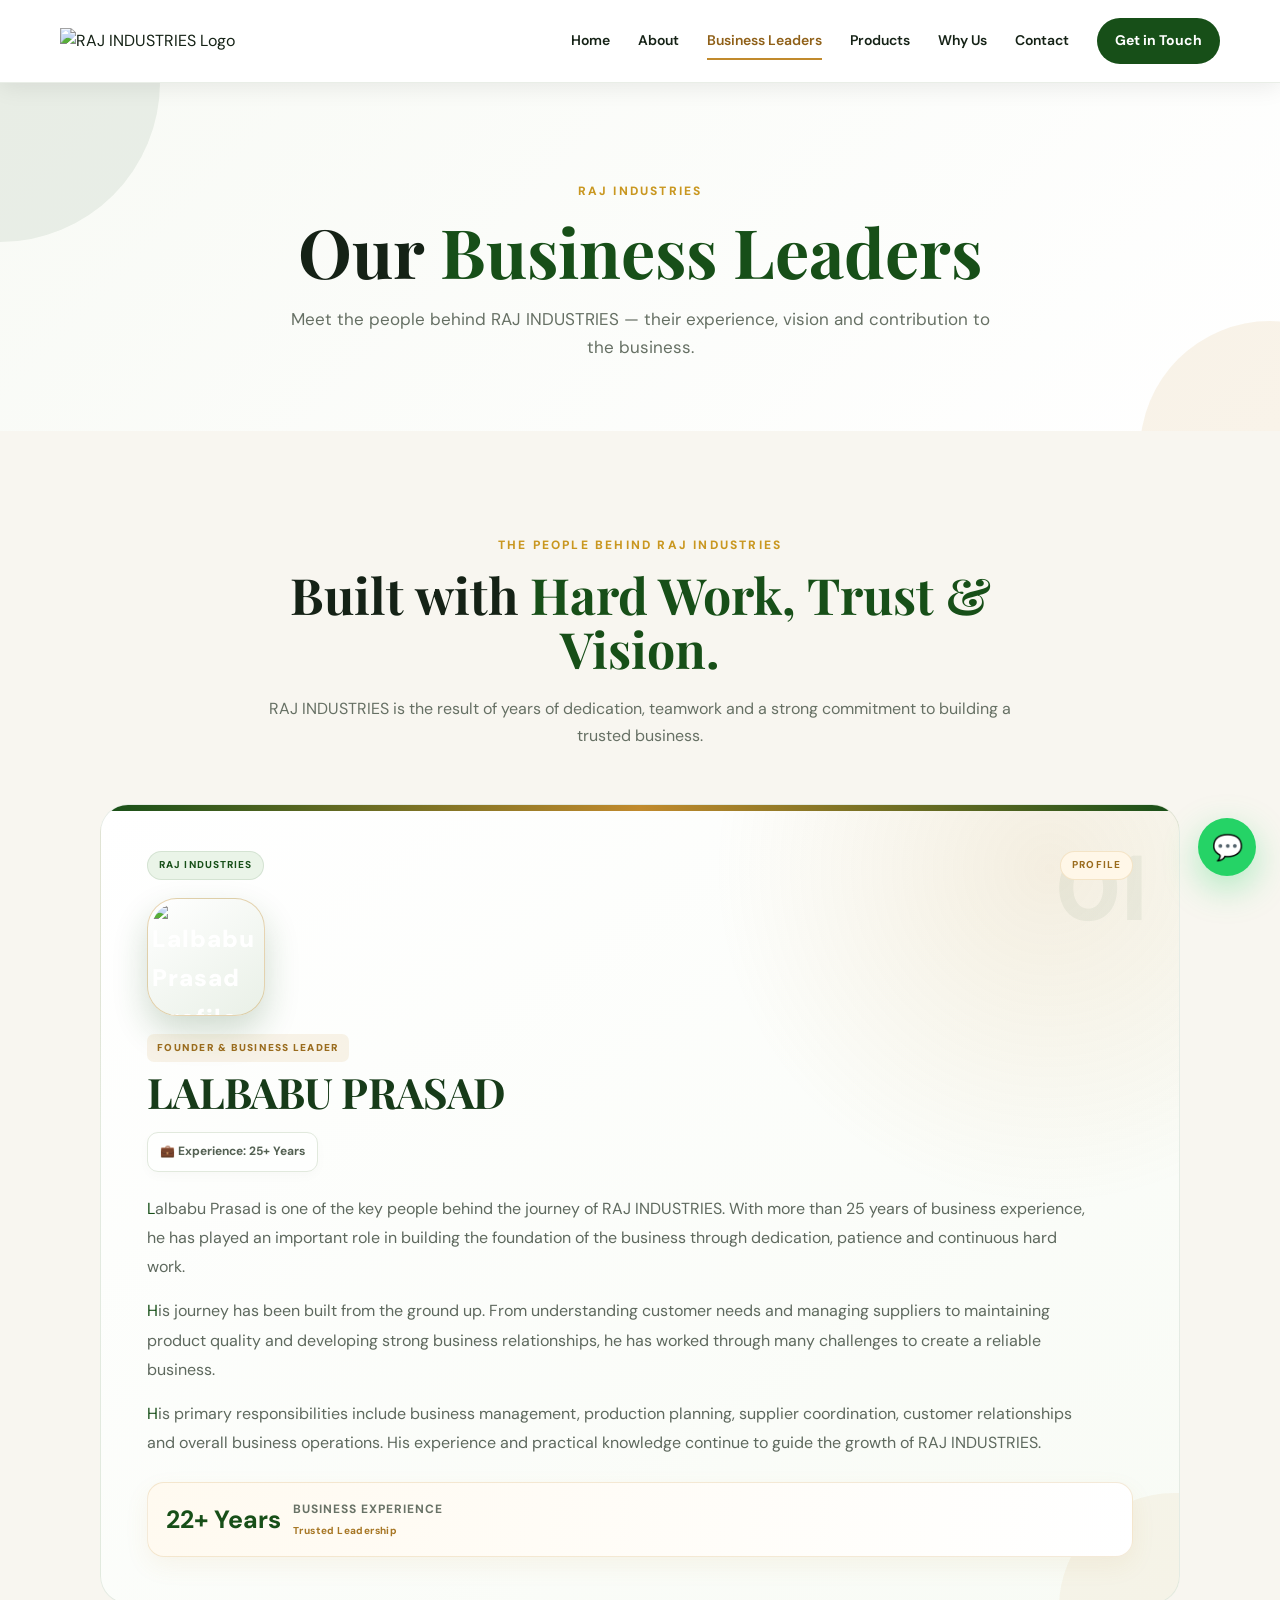
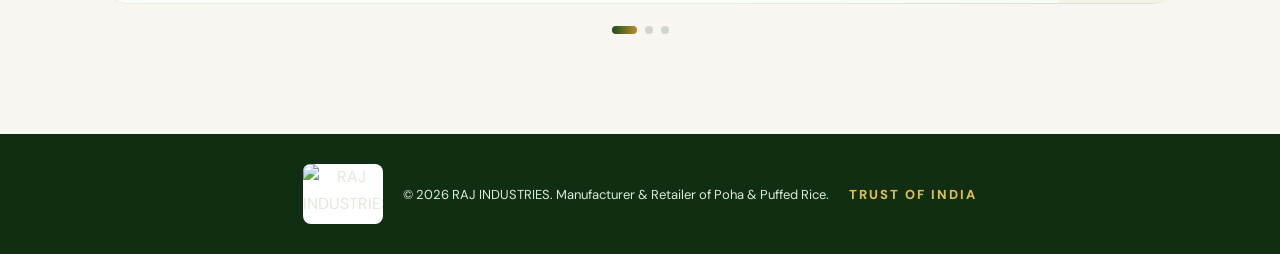
==== commit 83a9fea0: "Update index.html" ====
--- a/index.html
+++ b/index.html
@@ -13,172 +13,200 @@
   <link rel="preconnect" href="https://fonts.gstatic.com" crossorigin>
   <link href="https://fonts.googleapis.com/css2?family=DM+Sans:wght@400;500;600;700&family=Playfair+Display:wght@600;700&display=swap" rel="stylesheet">
   <link rel="stylesheet" href="style.css">
-</head>
+<style>
+/* Dedicated Business Leaders page */
+.business-page-hero {
+  padding: 95px 0 70px;
+  text-align: center;
+  background: linear-gradient(135deg, #f8faf5, #fff);
+}
+
+.business-page-hero .container {
+  max-width: 850px;
+}
+
+.business-page-hero h1 {
+  font-family: "Playfair Display", Georgia, serif;
+  font-size: clamp(42px, 6vw, 68px);
+  line-height: 1.08;
+  margin-bottom: 18px;
+}
+
+.business-page-hero h1 span {
+  color: var(--green, #174f18);
+}
+
+.business-page-hero p {
+  max-width: 700px;
+  margin: 0 auto;
+  color: var(--muted, #667064);
+  font-size: 17px;
+}
+
+@media (max-width: 700px) {
+  .business-page-hero {
+    padding: 65px 0 45px;
+  }
+
+  .business-page-hero h1 {
+    font-size: 40px;
+  }
+
+  .business-page-hero p {
+    font-size: 15px;
+  }
+}
+</style>
+
+<style>
+/* Business Leaders page carousel */
+.leaders-carousel{position:relative;width:100%;max-width:1080px;margin:auto}
+.leaders-viewport{overflow:hidden;border-radius:28px;touch-action:pan-y}
+.leaders-track{display:flex;width:100%;transition:transform .55s cubic-bezier(.22,.8,.22,1);will-change:transform}
+.leaders-track .leader-card{flex:0 0 100%;width:100%;min-width:100%;margin:0!important;box-sizing:border-box}
+.leaders-carousel .leader-card{padding:clamp(28px,5vw,46px);min-height:520px}
+.leader-arrow{position:absolute;top:50%;transform:translateY(-50%) scale(.85);width:50px;height:50px;border:0;border-radius:50%;display:grid;place-items:center;background:rgba(23,79,24,.96);color:#fff;font-size:27px;cursor:pointer;z-index:10;opacity:0;visibility:hidden;pointer-events:none;box-shadow:0 10px 30px rgba(0,0,0,.2);transition:opacity .2s,visibility .2s,transform .2s,background .2s}
+.leader-arrow-left{left:-25px}.leader-arrow-right{right:-25px}
+.leaders-carousel:hover .leader-arrow{opacity:1;visibility:visible;pointer-events:auto;transform:translateY(-50%) scale(1)}
+.leader-arrow:hover{background:#c18a2d;transform:translateY(-50%) scale(1.08)}
+.leader-arrow:disabled,.leader-arrow[disabled]{opacity:0!important;visibility:hidden!important;pointer-events:none!important}
+.leader-dots{display:flex;justify-content:center;gap:8px;margin-top:22px}
+.leader-dot{width:8px;height:8px;padding:0;border:0;border-radius:50%;background:#cfd6cb;cursor:pointer;transition:.25s}
+.leader-dot.active{width:25px;border-radius:10px;background:#c18a2d}
+@media(max-width:900px){.leaders-carousel{max-width:720px}.leaders-carousel .leader-card{min-height:0}.leader-arrow-left{left:12px}.leader-arrow-right{right:12px}}
+@media(max-width:700px){.leaders-viewport{border-radius:20px}.leaders-carousel .leader-card{padding:28px 22px}.leaders-carousel .leader-card h3{font-size:27px;padding-right:40px}.leaders-carousel .leader-meta{flex-direction:column;align-items:flex-start}.leaders-carousel .leader-card p{font-size:14px;line-height:1.7}.leader-arrow{width:44px;height:44px;font-size:23px}.leader-arrow-left{left:8px}.leader-arrow-right{right:8px}.leaders-carousel.touch-active .leader-arrow{opacity:1;visibility:visible;pointer-events:auto;transform:translateY(-50%) scale(1)}}
+@media(max-width:380px){.leaders-carousel .leader-card{padding:24px 17px}.leader-arrow{width:40px;height:40px;font-size:20px}.leader-arrow-left{left:5px}.leader-arrow-right{right:5px}}
+.business-page-hero{padding:95px 0 70px;text-align:center;background:linear-gradient(135deg,#f8faf5,#fff)}
+.business-page-hero .container{max-width:850px}
+.business-page-hero h1{font-family:"Playfair Display",Georgia,serif;font-size:clamp(42px,6vw,68px);line-height:1.08;margin-bottom:18px}
+.business-page-hero h1 span{color:var(--green,#174f18)}
+.business-page-hero p{max-width:700px;margin:0 auto;color:var(--muted,#667064);font-size:17px}
+@media(max-width:700px){.business-page-hero{padding:65px 0 45px}.business-page-hero h1{font-size:40px}.business-page-hero p{font-size:15px}}
+</style>
+
+<style>
+.leaders-carousel .leader-avatar{width:118px;height:118px;padding:4px;overflow:hidden;border-radius:30px;background:linear-gradient(145deg,#fff,#e9f0e7);border:1px solid rgba(193,138,45,.35);box-shadow:0 16px 35px rgba(23,79,24,.20)}
+.leaders-carousel .leader-avatar img{display:block;width:100%;height:100%;object-fit:cover;border-radius:25px}
+.leaders-carousel .leader-card{min-height:560px}
+.business-page-hero{position:relative;overflow:hidden}
+.business-page-hero:before,.business-page-hero:after{content:"";position:absolute;border-radius:50%;pointer-events:none}
+.business-page-hero:before{width:320px;height:320px;left:-160px;top:-160px;background:rgba(23,79,24,.07)}
+.business-page-hero:after{width:260px;height:260px;right:-120px;bottom:-150px;background:rgba(193,138,45,.10)}
+.business-page-hero .container{position:relative;z-index:1}
+@media(max-width:700px){.leaders-carousel .leader-avatar{width:92px;height:92px;border-radius:24px}.leaders-carousel .leader-avatar img{border-radius:20px}.leaders-carousel .leader-card{min-height:0}}
+</style></head>
 <body>
 
 <header class="header">
   <div class="container nav">
-    <a href="#home" class="brand">
+    <a href="index.html#home" class="brand">
       <img src="assets/raj-industries-logo.png" alt="RAJ INDUSTRIES Logo">
     </a>
     <button class="menu-btn" aria-label="Open menu">☰</button>
     <nav class="nav-links">
-      <a href="#home">Home</a>
-      <a href="#about">About</a>
-      <a href="business-leaders.html" target="_blank">Business Leaders</a>
-      <a href="#products">Products</a>
-      <a href="#why-us">Why Us</a>
-      <a href="#contact">Contact</a>
+      <a href="index.html">Home</a>
+      <a href="index.html#about">About</a>
+      <a href="business-leaders.html" class="active">Business Leaders</a>
+      <a href="index.html#products">Products</a>
+      <a href="index.html#why-us">Why Us</a>
+      <a href="index.html#contact">Contact</a>
     </nav>
     <a href="#contact" class="nav-cta">Get in Touch</a>
   </div>
 </header>
 
 <main>
-  <section id="home" class="hero">
-    <div class="hero-bg"></div>
-    <div class="container hero-grid">
-      <div class="hero-copy">
-        <span class="eyebrow">RAJ INDUSTRIES • MANUFACTURER & RETAILER</span>
-        <h1>From Grain to Goodness — <span>Quality You Can Trust.</span></h1>
-        <p>
-          Bringing everyday Indian staples to your table with care, consistency and a commitment to quality.
-          We manufacture and retail Poha and Puffed Rice (Murmura) for homes, retailers and bulk buyers.
-        </p>
-        <div class="hero-actions">
-          <a href="#products" class="btn btn-primary">Explore Products</a>
-          <a href="#contact" class="btn btn-outline">Send an Enquiry</a>
+  <section class="business-page-hero">
+    <div class="container">
+      <span class="eyebrow">RAJ INDUSTRIES</span>
+      <h1>Our <span>Business Leaders</span></h1>
+      <p>Meet the people behind RAJ INDUSTRIES — their experience, vision and contribution to the business.</p>
+    </div>
+  </section>
+
+  <!-- BUSINESS LEADERS SECTION -->
+  <section id="leaders" class="section leaders">
+    <div class="container">
+      <div class="section-heading center">
+        <span class="eyebrow">THE PEOPLE BEHIND RAJ INDUSTRIES</span>
+        <h2>Built with <span>Hard Work, Trust & Vision.</span></h2>
+        <p>RAJ INDUSTRIES is the result of years of dedication, teamwork and a strong commitment to building a trusted business.</p>
+      </div>
+
+      <div class="leaders-carousel" id="leadersCarousel">
+        <button class="leader-arrow leader-arrow-left" type="button" aria-label="Previous business leader">&#10094;</button>
+        <div class="leaders-viewport">
+          <div class="leaders-track">
+
+            <article class="leader-card">
+              <div class="leader-number">01</div>
+              <div class="leader-content">
+                <div class="leader-card-top">
+                  <span class="leader-status">RAJ INDUSTRIES</span>
+                  <span class="leader-profile-tag">PROFILE</span>
+                </div>
+                <div class="leader-avatar"><img src="assets/lalbabu-profile.svg" alt="Lalbabu Prasad profile photo"></div>
+                <span class="leader-role">FOUNDER & BUSINESS LEADER</span>
+                <h3>LALBABU PRASAD</h3>
+                <div class="leader-meta">
+                  <span>💼 Experience: 25+ Years</span>
+                </div>
+                <p>Lalbabu Prasad is one of the key people behind the journey of RAJ INDUSTRIES. With more than 25 years of business experience, he has played an important role in building the foundation of the business through dedication, patience and continuous hard work.</p>
+                <p>His journey has been built from the ground up. From understanding customer needs and managing suppliers to maintaining product quality and developing strong business relationships, he has worked through many challenges to create a reliable business.</p>
+                <p>His primary responsibilities include business management, production planning, supplier coordination, customer relationships and overall business operations. His experience and practical knowledge continue to guide the growth of RAJ INDUSTRIES.</p>
+                <div class="leader-highlight"><strong>25+ Years</strong><span>Business Experience</span><em>Trusted Leadership</em></div>
+              </div>
+            </article>
+
+            <article class="leader-card">
+              <div class="leader-number">02</div>
+              <div class="leader-content">
+                <div class="leader-card-top">
+                  <span class="leader-status">RAJ INDUSTRIES</span>
+                  <span class="leader-profile-tag">PROFILE</span>
+                </div>
+                <div class="leader-avatar"><img src="assets/avinash-profile.svg" alt="Avinash Raj profile photo"></div>
+                <span class="leader-role">BUSINESS & OPERATIONS</span>
+                <h3>AVINASH RAJ</h3>
+                <div class="leader-meta">
+                  <span>💼 Experience: 3+ Years</span>
+                </div>
+                <p>Avinash Raj is an important part of the growing team at RAJ INDUSTRIES. With more than 3 years of business experience, he brings a combination of education, practical knowledge and a modern approach to business operations.</p>
+                <p>His journey has involved learning the business from the ground up, understanding the market, working with customers and contributing to the development of a dependable supply system. Every challenge has helped him gain valuable experience and strengthen his business skills.</p>
+                <p>He contributes to day-to-day operations, customer communication, sales coordination, product supply and business development. His focus is on improving service, maintaining relationships and helping RAJ INDUSTRIES grow in a sustainable way.</p>
+                <div class="leader-highlight"><strong>3+ Years</strong><span>Business Experience</span><em>Business Operations</em></div>
+              </div>
+            </article>
+
+            <article class="leader-card">
+              <div class="leader-number">03</div>
+              <div class="leader-content">
+                <div class="leader-card-top">
+                  <span class="leader-status">RAJ INDUSTRIES</span>
+                  <span class="leader-profile-tag">PROFILE</span>
+                </div>
+                <div class="leader-avatar"><img src="assets/raju-profile.svg" alt="Raju Kumar profile photo"></div>
+                <span class="leader-role">DIGITAL & BUSINESS MANAGEMENT</span>
+                <h3>RAJU KUMAR</h3>
+                <div class="leader-meta">
+                  <span>💼 Experience: 1+ Year</span>
+                </div>
+                <p>Raju Kumar is a young and technology-focused member of RAJ INDUSTRIES. With an MCA background and more than 1 year of business experience, he brings a combination of technology, modern thinking and business management to the organization.</p>
+                <p>His journey represents the next generation of the business. Along with learning the practical side of the food business, he has worked to understand customers, market requirements and the importance of building a strong digital presence.</p>
+                <p>His responsibilities include digital business development, website and online presence management, customer communication, marketing support and helping introduce modern technology into business operations.</p>
+                <div class="leader-highlight"><strong>1+ Year</strong><span>Business Experience</span><em>Digital Growth</em></div>
+              </div>
+            </article>
+
+          </div>
         </div>
-        <div class="trust-row">
-          <div><strong>100%</strong><small>Quality Focus</small></div>
-          <div><strong>Fresh</strong><small>Everyday Staples</small></div>
-          <div><strong>Bulk</strong><small>Orders Welcome</small></div>
-        </div>
-      </div>
-      <div class="hero-product">
-        <div class="product-orbit"></div>
-        <img src="assets/poha.jpg" alt="Fresh Poha" class="hero-poha">
-        <div class="floating-card">
-          <span>Our Specialty</span>
-          <strong>Poha & Murmura</strong>
-          <small>Made for everyday goodness</small>
-        </div>
+        <button class="leader-arrow leader-arrow-right" type="button" aria-label="Next business leader">&#10095;</button>
+        <div class="leader-dots" aria-label="Business leader navigation"></div>
       </div>
     </div>
   </section>
 
-  <section id="about" class="section about">
-    <div class="container two-col">
-      <div class="section-image">
-        <img src="assets/murmura.jpeg" alt="Puffed Rice Murmura">
-        <div class="image-badge">TRUST OF INDIA</div>
-      </div>
-      <div>
-        <span class="eyebrow">ABOUT RAJ INDUSTRIES</span>
-        <h2>Simple products. Honest business. <span>Strong relationships.</span></h2>
-        <p>
-          RAJ INDUSTRIES is a manufacturer and retailer focused on Poha and Puffed Rice (Murmura).
-          Our goal is simple: provide dependable everyday food products with consistent quality and service.
-        </p>
-        <p>
-          Whether you are buying for your family, retail shop, distributor network or bulk requirement,
-          we aim to make sourcing easy and reliable.
-        </p>
-        <div class="feature-list">
-          <div><b>✓</b><span>Quality-focused production</span></div>
-          <div><b>✓</b><span>Retail & bulk supply</span></div>
-          <div><b>✓</b><span>Customer-first service</span></div>
-        </div>
-      </div>
-    </div>
-  </section>
-  <section id="products" class="section products">
-    <div class="container">
-      <div class="section-heading">
-        <span class="eyebrow">OUR PRODUCTS</span>
-        <h2>Everyday staples, <span>made to be trusted.</span></h2>
-        <p>Explore our core products from RAJ INDUSTRIES.</p>
-      </div>
-      <div class="product-grid">
-        <article class="product-card">
-          <div class="product-img"><img src="assets/poha.jpg" alt="Poha"></div>
-          <div class="product-body">
-            <span class="tag">01</span>
-            <h3>Poha (Chiwda)</h3>
-            <p>Clean, versatile and perfect for breakfast, snacks and traditional recipes.</p>
-            <a href="#contact" class="product-link">Enquire Now →</a>
-          </div>
-        </article>
-        <article class="product-card">
-          <div class="product-img"><img src="assets/murmura.jpeg" alt="Puffed Rice Murmura"></div>
-          <div class="product-body">
-            <span class="tag">02</span>
-            <h3>Puffed Rice (Murmura)</h3>
-            <p>Light and versatile puffed rice, ideal for bhel, snacks and everyday use.</p>
-            <a href="#contact" class="product-link">Enquire Now →</a>
-          </div>
-        </article>
-      </div>
-    </div>
-  </section>
-
-  <section id="why-us" class="section why-us">
-    <div class="container">
-      <div class="section-heading center">
-        <span class="eyebrow">WHY RAJ INDUSTRIES</span>
-        <h2>Built around <span>quality & trust.</span></h2>
-      </div>
-      <div class="why-grid">
-        <div class="why-card"><div class="icon">🌾</div><h3>Quality First</h3><p>We keep quality at the center of our product and supply process.</p></div>
-        <div class="why-card"><div class="icon">🏭</div><h3>Manufacturer</h3><p>Direct manufacturing support for reliable product sourcing.</p></div>
-        <div class="why-card"><div class="icon">📦</div><h3>Bulk Supply</h3><p>Suitable for retailers, distributors and larger requirements.</p></div>
-        <div class="why-card"><div class="icon">🤝</div><h3>Trusted Service</h3><p>Professional communication and customer-focused support.</p></div>
-      </div>
-    </div>
-  </section>
-
-  <section class="cta-strip">
-    <div class="container cta-inner">
-      <div>
-        <span class="eyebrow">FOR RETAILERS • DISTRIBUTORS • BULK BUYERS</span>
-        <h2>Looking for a reliable Poha & Murmura supplier?</h2>
-      </div>
-      <a href="#contact" class="btn btn-light">Get a Quote →</a>
-    </div>
-  </section>
-
-  <section id="contact" class="section contact">
-    <div class="container two-col contact-grid">
-      <div>
-        <span class="eyebrow">CONTACT US</span>
-        <h2>Let’s do business <span>together.</span></h2>
-        <p>Tell us what product and quantity you need. We’ll get back to you with the next steps.</p>
-        <div class="contact-info">
-          <div><strong>📞 Phone</strong><span>+91 9122619049, +91 9431428095</span></div>
-          <div><strong>✉️ Email</strong><span>rajindustriesbth096@gmail.com</span></div>
-          <div>
-            <strong>📍 Location</strong>
-            <span>RAJ INDUSTRIES</span>
-          </div>
-          <iframe src="https://www.google.com/maps/embed?pb=!1m18!1m12!1m3!1d1317.8559729552426!2d84.37749704918146!3d26.885042322444654!2m3!1f0!2f0!3f0!3m2!1i1024!2i768!4f13.1!3m3!1m2!1s0x39937b408c21869d%3A0xe91fc4d132c405a7!2sRAJ%20INDUSTRIES!5e1!3m2!1sen!2sin!4v1786269836936!5m2!1sen!2sin" width="400" height="300" style="border:0;" allowfullscreen="" loading="lazy" referrerpolicy="strict-origin-when-cross-origin"></iframe>
-        </div>
-      </div>
-      <form class="contact-form" id="contactForm">
-        <input type="text" id="name" placeholder="Your Name" required>
-        <input type="tel" id="phone" placeholder="Mobile Number" required>
-        <select id="product" required>
-          <option value="">Select Product</option>
-          <option>Poha</option>
-          <option>Puffed Rice (Murmura)</option>
-          <option>Both Products</option>
-          <option>Bulk / Wholesale Enquiry</option>
-        </select>
-        <textarea id="message" rows="5" placeholder="Tell us your requirement..." required></textarea>
-        <button type="submit" class="btn btn-primary">Submit Enquiry</button>
-        <p class="form-note" id="formNote"></p>
-      </form>
-    </div>
-  </section>
+
 </main>
 
 <footer class="footer">
@@ -190,5 +218,72 @@
 </footer>
 
 <script src="script.js"></script>
+
+<script>
+document.addEventListener("DOMContentLoaded", () => {
+  const carousel = document.getElementById("leadersCarousel");
+  if (!carousel) return;
+
+  const track = carousel.querySelector(".leaders-track");
+  const cards = Array.from(carousel.querySelectorAll(".leader-card"));
+  const prev = carousel.querySelector(".leader-arrow-left");
+  const next = carousel.querySelector(".leader-arrow-right");
+  const dotsBox = carousel.querySelector(".leader-dots");
+  let index = 0, startX = 0, startY = 0, moved = false, hideTimer;
+
+  cards.forEach((_, i) => {
+    const dot = document.createElement("button");
+    dot.type = "button";
+    dot.className = "leader-dot";
+    dot.setAttribute("aria-label", `Show business leader ${i + 1}`);
+    dot.addEventListener("click", () => show(i));
+    dotsBox.appendChild(dot);
+  });
+
+  const dots = Array.from(dotsBox.children);
+
+  function show(i) {
+    index = Math.max(0, Math.min(i, cards.length - 1));
+    track.style.transform = `translateX(-${index * 100}%)`;
+    dots.forEach((d,n) => d.classList.toggle("active", n === index));
+    if (prev) prev.disabled = index === 0;
+    if (next) next.disabled = index === cards.length - 1;
+  }
+
+  prev?.addEventListener("click", () => show(index - 1));
+  next?.addEventListener("click", () => show(index + 1));
+
+  carousel.addEventListener("touchstart", e => {
+    const t = e.changedTouches[0];
+    startX=t.clientX; startY=t.clientY; moved=false;
+    carousel.classList.add("touch-active");
+    clearTimeout(hideTimer);
+  }, {passive:true});
+
+  carousel.addEventListener("touchmove", e => {
+    const t=e.changedTouches[0], dx=t.clientX-startX, dy=t.clientY-startY;
+    if(Math.abs(dx)>15 && Math.abs(dx)>Math.abs(dy)) moved=true;
+  }, {passive:true});
+
+  carousel.addEventListener("touchend", e => {
+    const dx=e.changedTouches[0].clientX-startX;
+    if(moved && Math.abs(dx)>50) show(index+(dx<0?1:-1));
+    hideTimer=setTimeout(()=>carousel.classList.remove("touch-active"),1200);
+  }, {passive:true});
+
+  carousel.addEventListener("mouseleave", () => {
+    clearTimeout(hideTimer);
+    carousel.classList.remove("touch-active");
+  });
+
+  carousel.addEventListener("keydown", e => {
+    if(e.key==="ArrowLeft"){e.preventDefault();show(index-1)}
+    if(e.key==="ArrowRight"){e.preventDefault();show(index+1)}
+  });
+
+  show(0);
+});
+</script>
+
 </body>
 </html>
--- a/style.css
+++ b/style.css
@@ -1265,3 +1265,256 @@
     padding-top: 72px;
   }
 }
+
+
+/* =========================================================
+   PREMIUM BUSINESS LEADER CARDS
+   ========================================================= */
+
+.leaders-carousel .leader-card {
+  position: relative;
+  overflow: hidden;
+  border: 1px solid rgba(23,79,24,.10);
+  border-radius: 28px;
+  background:
+    radial-gradient(circle at 88% 8%, rgba(193,138,45,.13), transparent 28%),
+    linear-gradient(145deg, #ffffff 0%, #f8fbf5 100%);
+  box-shadow:
+    0 24px 60px rgba(24,57,27,.12),
+    0 4px 15px rgba(0,0,0,.04);
+  isolation: isolate;
+}
+
+.leaders-carousel .leader-card::before {
+  content: "";
+  position: absolute;
+  top: 0;
+  left: 0;
+  right: 0;
+  height: 6px;
+  background: linear-gradient(90deg, #174f18, #c18a2d, #174f18);
+}
+
+.leaders-carousel .leader-card::after {
+  content: "";
+  position: absolute;
+  width: 230px;
+  height: 230px;
+  right: -110px;
+  bottom: -120px;
+  border-radius: 50%;
+  background: rgba(193,138,45,.07);
+  z-index: -1;
+}
+
+.leader-card-top {
+  display: flex;
+  align-items: center;
+  justify-content: space-between;
+  gap: 12px;
+  margin-bottom: 18px;
+}
+
+.leader-status,
+.leader-profile-tag {
+  display: inline-flex;
+  align-items: center;
+  min-height: 28px;
+  padding: 5px 11px;
+  border-radius: 999px;
+  font-size: 10px;
+  font-weight: 800;
+  letter-spacing: 1.1px;
+}
+
+.leader-status {
+  color: #174f18;
+  background: #eaf4e8;
+  border: 1px solid rgba(23,79,24,.10);
+}
+
+.leader-profile-tag {
+  color: #9a6c1e;
+  background: #fff7e8;
+  border: 1px solid rgba(193,138,45,.18);
+}
+
+.leaders-carousel .leader-number {
+  position: absolute;
+  top: 48px;
+  right: 38px;
+  margin: 0;
+  font-size: clamp(55px, 8vw, 92px);
+  line-height: .8;
+  font-weight: 900;
+  letter-spacing: -5px;
+  color: rgba(23,79,24,.055);
+  pointer-events: none;
+}
+
+.leaders-carousel .leader-avatar {
+  width: 78px;
+  height: 78px;
+  display: grid;
+  place-items: center;
+  margin-bottom: 17px;
+  border: 4px solid #fff;
+  border-radius: 24px;
+  background: linear-gradient(145deg, #174f18, #2d7830);
+  color: #fff;
+  font-size: 24px;
+  font-weight: 900;
+  letter-spacing: 1px;
+  box-shadow:
+    0 10px 25px rgba(23,79,24,.20),
+    inset 0 1px 0 rgba(255,255,255,.25);
+  transition: transform .35s ease, border-radius .35s ease;
+}
+
+.leaders-carousel .leader-card:hover .leader-avatar {
+  transform: translateY(-4px) rotate(-2deg);
+  border-radius: 20px;
+}
+
+.leaders-carousel .leader-role {
+  display: inline-block;
+  margin-bottom: 8px;
+  padding: 6px 10px;
+  border-radius: 7px;
+  background: rgba(193,138,45,.10);
+  color: #9a6c1e;
+  font-size: 10px;
+  font-weight: 900;
+  letter-spacing: 1.25px;
+}
+
+.leaders-carousel .leader-card h3 {
+  position: relative;
+  z-index: 1;
+  margin: 0 0 17px;
+  font-size: clamp(30px, 4vw, 42px);
+  line-height: 1.08;
+  letter-spacing: -.7px;
+  color: #173b19;
+}
+
+.leaders-carousel .leader-meta {
+  display: flex;
+  flex-wrap: wrap;
+  gap: 9px;
+  margin-bottom: 22px;
+}
+
+.leaders-carousel .leader-meta span {
+  padding: 9px 12px;
+  border: 1px solid #e1e9dd;
+  border-radius: 11px;
+  background: rgba(255,255,255,.78);
+  color: #536052;
+  font-size: 12px;
+  font-weight: 700;
+  box-shadow: 0 4px 12px rgba(0,0,0,.025);
+}
+
+.leaders-carousel .leader-card p {
+  position: relative;
+  color: #5e695e;
+  line-height: 1.82;
+}
+
+.leaders-carousel .leader-card p::first-letter {
+  color: #174f18;
+}
+
+.leaders-carousel .leader-highlight {
+  position: relative;
+  display: grid;
+  grid-template-columns: auto 1fr;
+  align-items: center;
+  column-gap: 12px;
+  margin-top: 25px;
+  padding: 17px 18px;
+  border: 1px solid rgba(193,138,45,.18);
+  border-radius: 17px;
+  background: linear-gradient(100deg, #fffaf0, #ffffff);
+  box-shadow: 0 9px 24px rgba(193,138,45,.08);
+}
+
+.leaders-carousel .leader-highlight strong {
+  grid-row: span 2;
+  font-size: 25px;
+  line-height: 1;
+  color: #174f18;
+}
+
+.leaders-carousel .leader-highlight span {
+  font-size: 12px;
+  color: #687266;
+  font-weight: 700;
+}
+
+.leaders-carousel .leader-highlight em {
+  font-style: normal;
+  font-size: 10px;
+  color: #a77725;
+  font-weight: 800;
+  letter-spacing: .4px;
+}
+
+.leaders-carousel .leader-card {
+  transition: box-shadow .35s ease, transform .35s ease;
+}
+
+.leaders-carousel .leader-card:hover {
+  box-shadow:
+    0 30px 75px rgba(24,57,27,.16),
+    0 7px 20px rgba(0,0,0,.05);
+}
+
+.leaders-carousel .leader-arrow {
+  background: linear-gradient(145deg, #174f18, #2c7330);
+  border: 3px solid rgba(255,255,255,.9);
+  box-shadow: 0 12px 30px rgba(23,79,24,.25);
+}
+
+.leaders-carousel .leader-arrow:hover {
+  background: linear-gradient(145deg, #c18a2d, #d5a34b);
+}
+
+.leaders-carousel .leader-dot.active {
+  background: linear-gradient(90deg, #174f18, #c18a2d);
+}
+
+@media (max-width: 700px) {
+  .leaders-carousel .leader-card {
+    border-radius: 22px;
+    padding: 25px 20px;
+  }
+
+  .leaders-carousel .leader-number {
+    top: 54px;
+    right: 22px;
+    font-size: 58px;
+  }
+
+  .leaders-carousel .leader-avatar {
+    width: 68px;
+    height: 68px;
+    border-radius: 20px;
+  }
+
+  .leader-card-top {
+    margin-bottom: 15px;
+  }
+
+  .leaders-carousel .leader-highlight {
+    padding: 14px;
+  }
+}
+
+@media (prefers-reduced-motion: reduce) {
+  .leaders-carousel .leader-card,
+  .leaders-carousel .leader-avatar {
+    transition: none;
+  }
+}
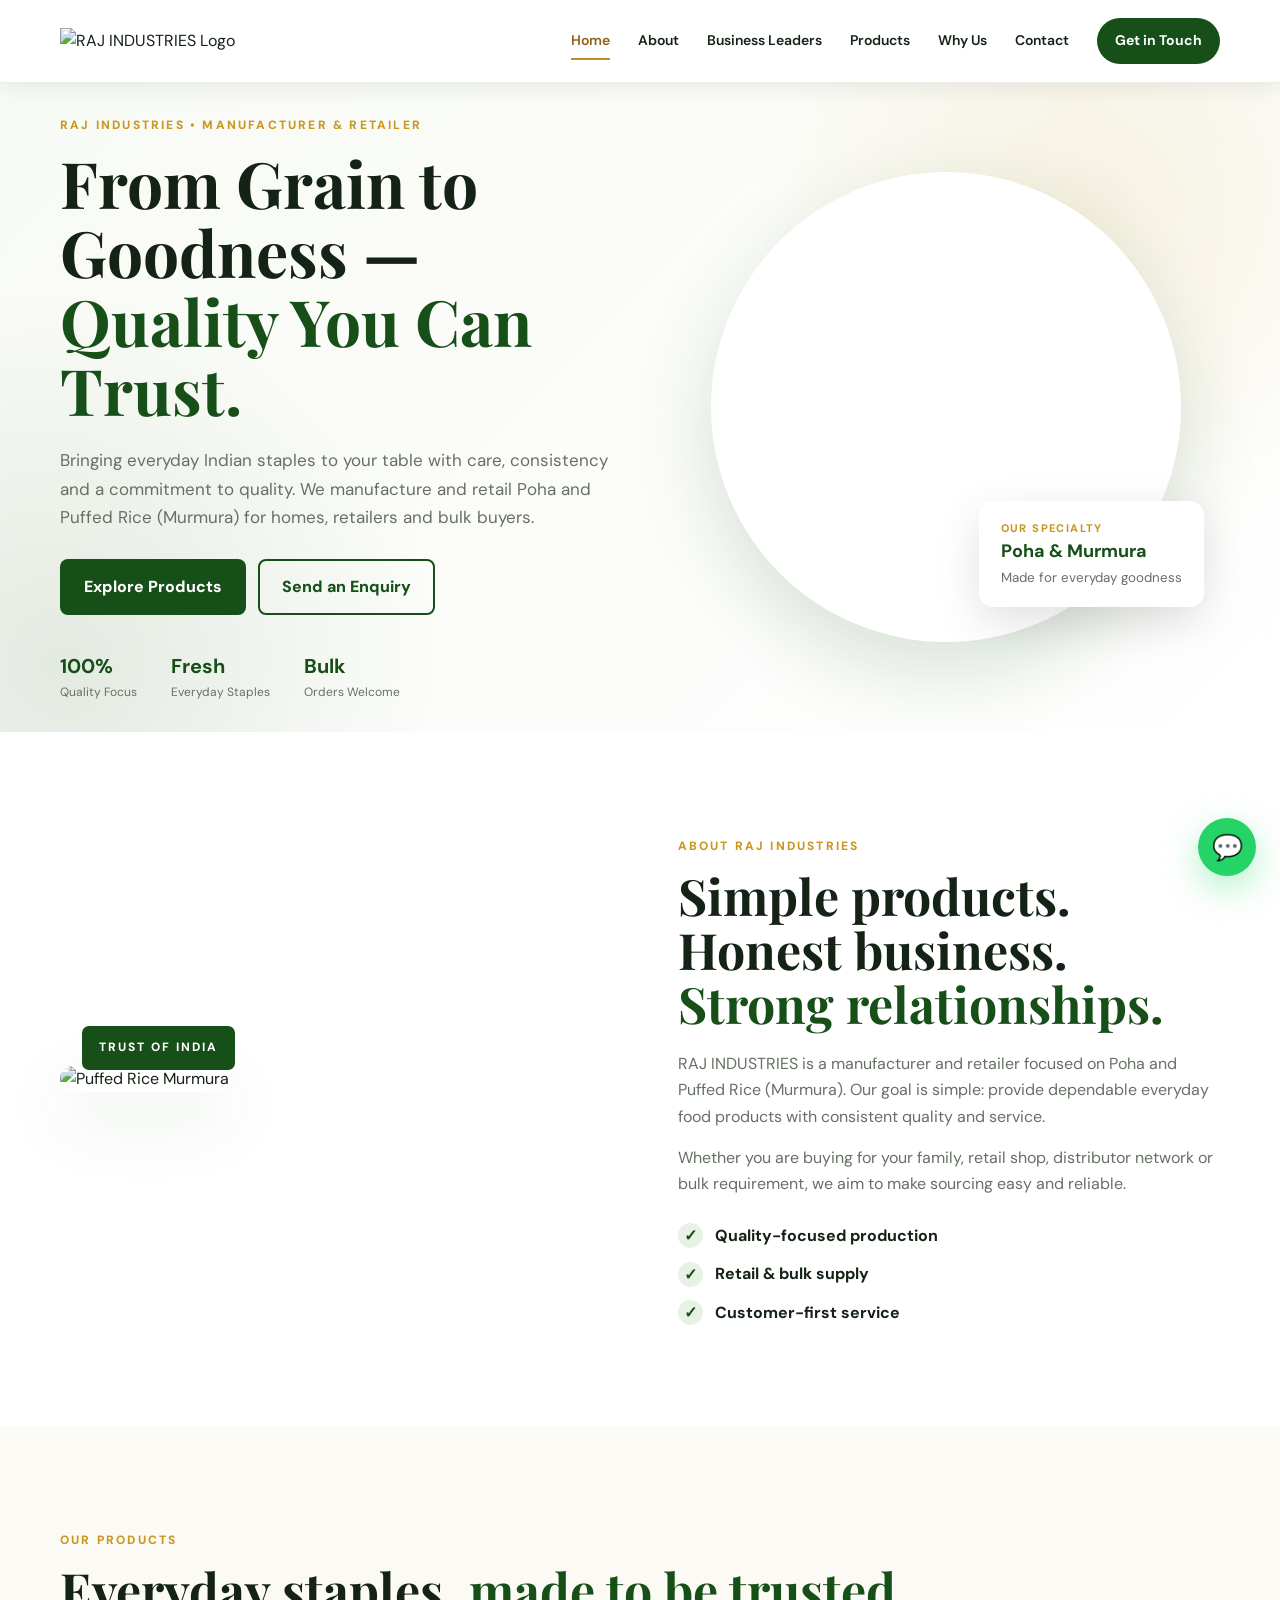
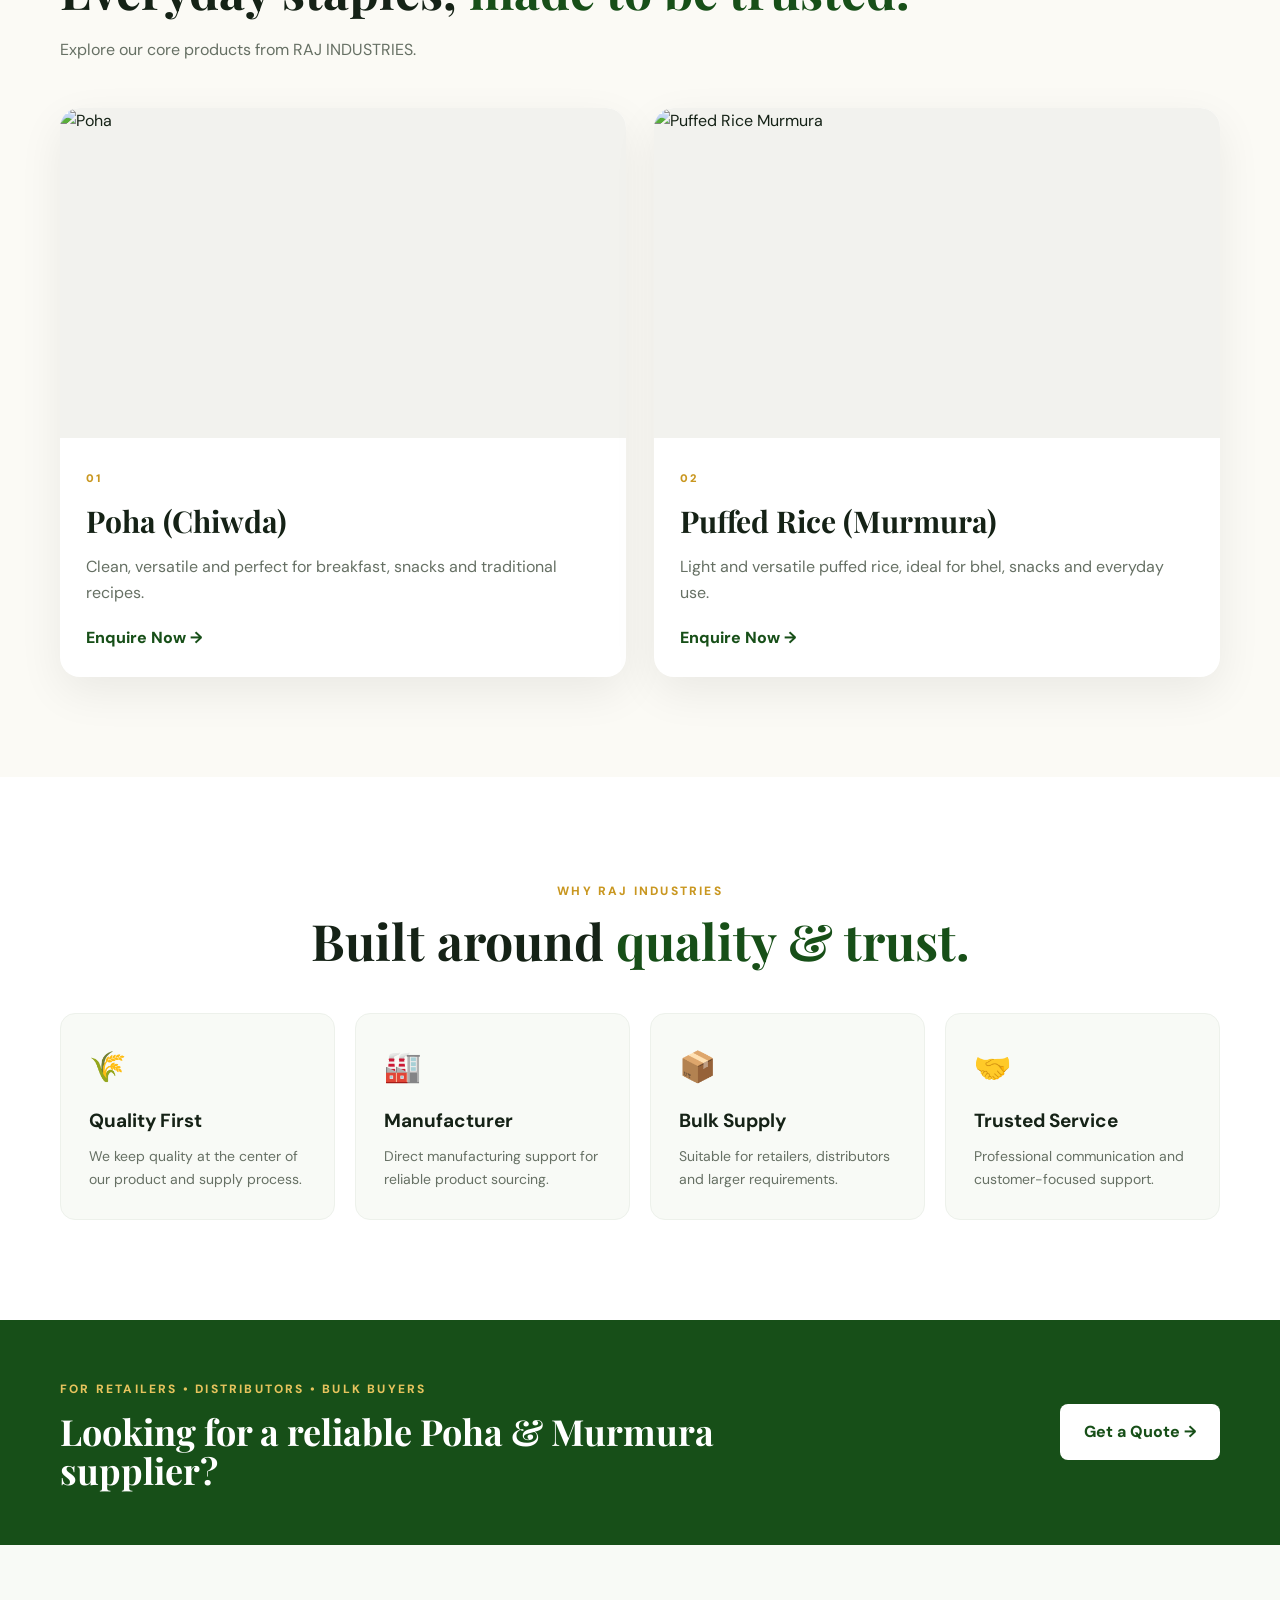
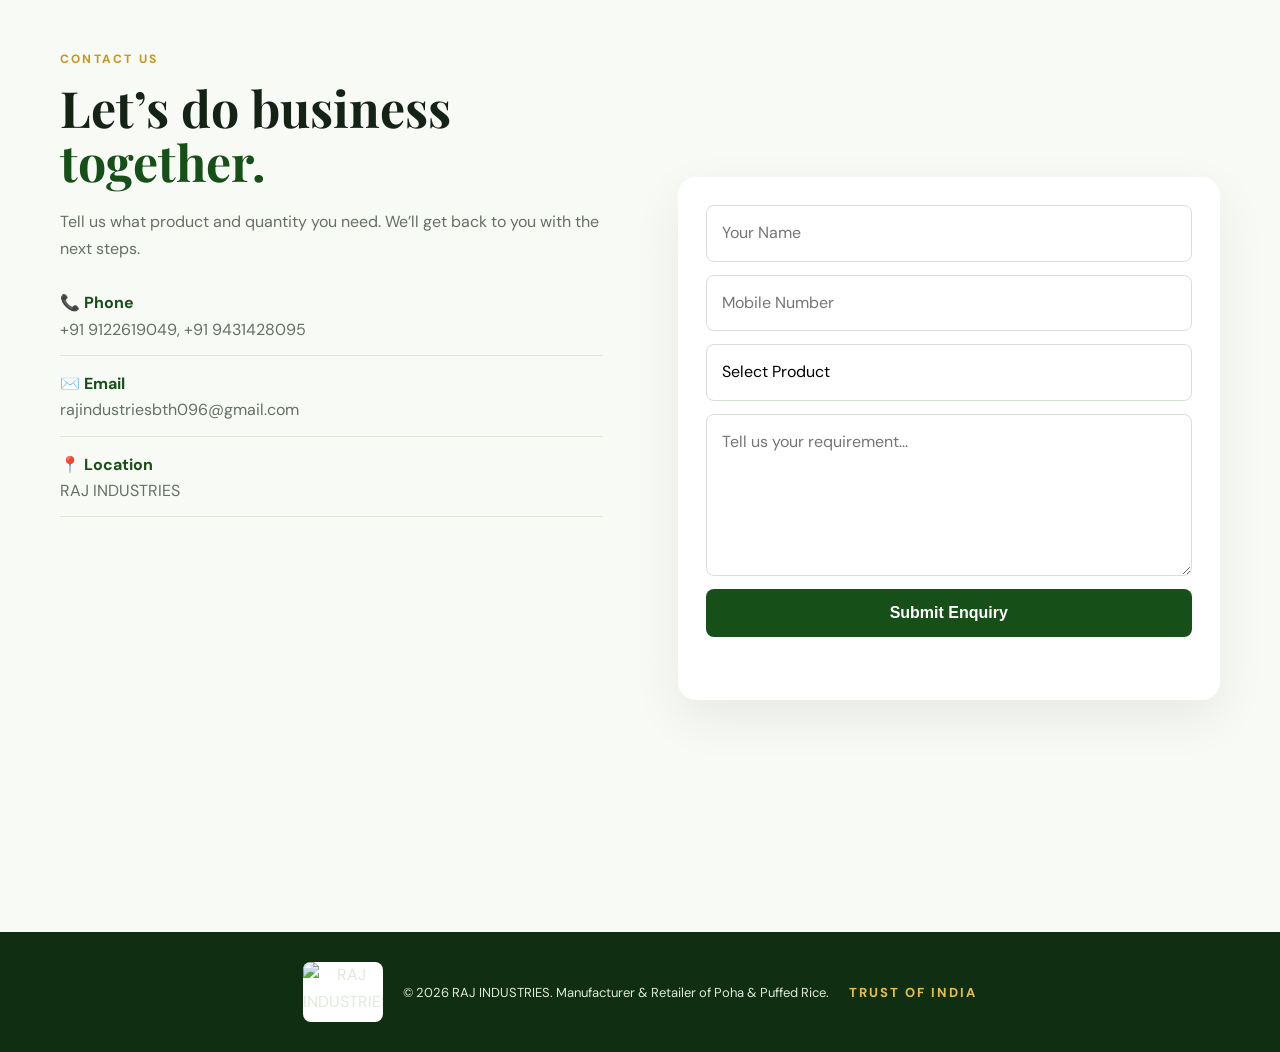
==== commit 1867e5a9: "Update index.html" ====
--- a/index.html
+++ b/index.html
@@ -13,200 +13,172 @@
   <link rel="preconnect" href="https://fonts.gstatic.com" crossorigin>
   <link href="https://fonts.googleapis.com/css2?family=DM+Sans:wght@400;500;600;700&family=Playfair+Display:wght@600;700&display=swap" rel="stylesheet">
   <link rel="stylesheet" href="style.css">
-<style>
-/* Dedicated Business Leaders page */
-.business-page-hero {
-  padding: 95px 0 70px;
-  text-align: center;
-  background: linear-gradient(135deg, #f8faf5, #fff);
-}
-
-.business-page-hero .container {
-  max-width: 850px;
-}
-
-.business-page-hero h1 {
-  font-family: "Playfair Display", Georgia, serif;
-  font-size: clamp(42px, 6vw, 68px);
-  line-height: 1.08;
-  margin-bottom: 18px;
-}
-
-.business-page-hero h1 span {
-  color: var(--green, #174f18);
-}
-
-.business-page-hero p {
-  max-width: 700px;
-  margin: 0 auto;
-  color: var(--muted, #667064);
-  font-size: 17px;
-}
-
-@media (max-width: 700px) {
-  .business-page-hero {
-    padding: 65px 0 45px;
-  }
-
-  .business-page-hero h1 {
-    font-size: 40px;
-  }
-
-  .business-page-hero p {
-    font-size: 15px;
-  }
-}
-</style>
-
-<style>
-/* Business Leaders page carousel */
-.leaders-carousel{position:relative;width:100%;max-width:1080px;margin:auto}
-.leaders-viewport{overflow:hidden;border-radius:28px;touch-action:pan-y}
-.leaders-track{display:flex;width:100%;transition:transform .55s cubic-bezier(.22,.8,.22,1);will-change:transform}
-.leaders-track .leader-card{flex:0 0 100%;width:100%;min-width:100%;margin:0!important;box-sizing:border-box}
-.leaders-carousel .leader-card{padding:clamp(28px,5vw,46px);min-height:520px}
-.leader-arrow{position:absolute;top:50%;transform:translateY(-50%) scale(.85);width:50px;height:50px;border:0;border-radius:50%;display:grid;place-items:center;background:rgba(23,79,24,.96);color:#fff;font-size:27px;cursor:pointer;z-index:10;opacity:0;visibility:hidden;pointer-events:none;box-shadow:0 10px 30px rgba(0,0,0,.2);transition:opacity .2s,visibility .2s,transform .2s,background .2s}
-.leader-arrow-left{left:-25px}.leader-arrow-right{right:-25px}
-.leaders-carousel:hover .leader-arrow{opacity:1;visibility:visible;pointer-events:auto;transform:translateY(-50%) scale(1)}
-.leader-arrow:hover{background:#c18a2d;transform:translateY(-50%) scale(1.08)}
-.leader-arrow:disabled,.leader-arrow[disabled]{opacity:0!important;visibility:hidden!important;pointer-events:none!important}
-.leader-dots{display:flex;justify-content:center;gap:8px;margin-top:22px}
-.leader-dot{width:8px;height:8px;padding:0;border:0;border-radius:50%;background:#cfd6cb;cursor:pointer;transition:.25s}
-.leader-dot.active{width:25px;border-radius:10px;background:#c18a2d}
-@media(max-width:900px){.leaders-carousel{max-width:720px}.leaders-carousel .leader-card{min-height:0}.leader-arrow-left{left:12px}.leader-arrow-right{right:12px}}
-@media(max-width:700px){.leaders-viewport{border-radius:20px}.leaders-carousel .leader-card{padding:28px 22px}.leaders-carousel .leader-card h3{font-size:27px;padding-right:40px}.leaders-carousel .leader-meta{flex-direction:column;align-items:flex-start}.leaders-carousel .leader-card p{font-size:14px;line-height:1.7}.leader-arrow{width:44px;height:44px;font-size:23px}.leader-arrow-left{left:8px}.leader-arrow-right{right:8px}.leaders-carousel.touch-active .leader-arrow{opacity:1;visibility:visible;pointer-events:auto;transform:translateY(-50%) scale(1)}}
-@media(max-width:380px){.leaders-carousel .leader-card{padding:24px 17px}.leader-arrow{width:40px;height:40px;font-size:20px}.leader-arrow-left{left:5px}.leader-arrow-right{right:5px}}
-.business-page-hero{padding:95px 0 70px;text-align:center;background:linear-gradient(135deg,#f8faf5,#fff)}
-.business-page-hero .container{max-width:850px}
-.business-page-hero h1{font-family:"Playfair Display",Georgia,serif;font-size:clamp(42px,6vw,68px);line-height:1.08;margin-bottom:18px}
-.business-page-hero h1 span{color:var(--green,#174f18)}
-.business-page-hero p{max-width:700px;margin:0 auto;color:var(--muted,#667064);font-size:17px}
-@media(max-width:700px){.business-page-hero{padding:65px 0 45px}.business-page-hero h1{font-size:40px}.business-page-hero p{font-size:15px}}
-</style>
-
-<style>
-.leaders-carousel .leader-avatar{width:118px;height:118px;padding:4px;overflow:hidden;border-radius:30px;background:linear-gradient(145deg,#fff,#e9f0e7);border:1px solid rgba(193,138,45,.35);box-shadow:0 16px 35px rgba(23,79,24,.20)}
-.leaders-carousel .leader-avatar img{display:block;width:100%;height:100%;object-fit:cover;border-radius:25px}
-.leaders-carousel .leader-card{min-height:560px}
-.business-page-hero{position:relative;overflow:hidden}
-.business-page-hero:before,.business-page-hero:after{content:"";position:absolute;border-radius:50%;pointer-events:none}
-.business-page-hero:before{width:320px;height:320px;left:-160px;top:-160px;background:rgba(23,79,24,.07)}
-.business-page-hero:after{width:260px;height:260px;right:-120px;bottom:-150px;background:rgba(193,138,45,.10)}
-.business-page-hero .container{position:relative;z-index:1}
-@media(max-width:700px){.leaders-carousel .leader-avatar{width:92px;height:92px;border-radius:24px}.leaders-carousel .leader-avatar img{border-radius:20px}.leaders-carousel .leader-card{min-height:0}}
-</style></head>
+</head>
 <body>
 
 <header class="header">
   <div class="container nav">
-    <a href="index.html#home" class="brand">
+    <a href="#home" class="brand">
       <img src="assets/raj-industries-logo.png" alt="RAJ INDUSTRIES Logo">
     </a>
     <button class="menu-btn" aria-label="Open menu">☰</button>
     <nav class="nav-links">
-      <a href="index.html">Home</a>
-      <a href="index.html#about">About</a>
-      <a href="business-leaders.html" class="active">Business Leaders</a>
-      <a href="index.html#products">Products</a>
-      <a href="index.html#why-us">Why Us</a>
-      <a href="index.html#contact">Contact</a>
+      <a href="#home">Home</a>
+      <a href="#about">About</a>
+      <a href="business-leaders.html" target="_blank">Business Leaders</a>
+      <a href="#products">Products</a>
+      <a href="#why-us">Why Us</a>
+      <a href="#contact">Contact</a>
     </nav>
     <a href="#contact" class="nav-cta">Get in Touch</a>
   </div>
 </header>
 
 <main>
-  <section class="business-page-hero">
-    <div class="container">
-      <span class="eyebrow">RAJ INDUSTRIES</span>
-      <h1>Our <span>Business Leaders</span></h1>
-      <p>Meet the people behind RAJ INDUSTRIES — their experience, vision and contribution to the business.</p>
-    </div>
-  </section>
-
-  <!-- BUSINESS LEADERS SECTION -->
-  <section id="leaders" class="section leaders">
-    <div class="container">
-      <div class="section-heading center">
-        <span class="eyebrow">THE PEOPLE BEHIND RAJ INDUSTRIES</span>
-        <h2>Built with <span>Hard Work, Trust & Vision.</span></h2>
-        <p>RAJ INDUSTRIES is the result of years of dedication, teamwork and a strong commitment to building a trusted business.</p>
+  <section id="home" class="hero">
+    <div class="hero-bg"></div>
+    <div class="container hero-grid">
+      <div class="hero-copy">
+        <span class="eyebrow">RAJ INDUSTRIES • MANUFACTURER & RETAILER</span>
+        <h1>From Grain to Goodness — <span>Quality You Can Trust.</span></h1>
+        <p>
+          Bringing everyday Indian staples to your table with care, consistency and a commitment to quality.
+          We manufacture and retail Poha and Puffed Rice (Murmura) for homes, retailers and bulk buyers.
+        </p>
+        <div class="hero-actions">
+          <a href="#products" class="btn btn-primary">Explore Products</a>
+          <a href="#contact" class="btn btn-outline">Send an Enquiry</a>
+        </div>
+        <div class="trust-row">
+          <div><strong>100%</strong><small>Quality Focus</small></div>
+          <div><strong>Fresh</strong><small>Everyday Staples</small></div>
+          <div><strong>Bulk</strong><small>Orders Welcome</small></div>
+        </div>
       </div>
-
-      <div class="leaders-carousel" id="leadersCarousel">
-        <button class="leader-arrow leader-arrow-left" type="button" aria-label="Previous business leader">&#10094;</button>
-        <div class="leaders-viewport">
-          <div class="leaders-track">
-
-            <article class="leader-card">
-              <div class="leader-number">01</div>
-              <div class="leader-content">
-                <div class="leader-card-top">
-                  <span class="leader-status">RAJ INDUSTRIES</span>
-                  <span class="leader-profile-tag">PROFILE</span>
-                </div>
-                <div class="leader-avatar"><img src="assets/lalbabu-profile.svg" alt="Lalbabu Prasad profile photo"></div>
-                <span class="leader-role">FOUNDER & BUSINESS LEADER</span>
-                <h3>LALBABU PRASAD</h3>
-                <div class="leader-meta">
-                  <span>💼 Experience: 25+ Years</span>
-                </div>
-                <p>Lalbabu Prasad is one of the key people behind the journey of RAJ INDUSTRIES. With more than 25 years of business experience, he has played an important role in building the foundation of the business through dedication, patience and continuous hard work.</p>
-                <p>His journey has been built from the ground up. From understanding customer needs and managing suppliers to maintaining product quality and developing strong business relationships, he has worked through many challenges to create a reliable business.</p>
-                <p>His primary responsibilities include business management, production planning, supplier coordination, customer relationships and overall business operations. His experience and practical knowledge continue to guide the growth of RAJ INDUSTRIES.</p>
-                <div class="leader-highlight"><strong>25+ Years</strong><span>Business Experience</span><em>Trusted Leadership</em></div>
-              </div>
-            </article>
-
-            <article class="leader-card">
-              <div class="leader-number">02</div>
-              <div class="leader-content">
-                <div class="leader-card-top">
-                  <span class="leader-status">RAJ INDUSTRIES</span>
-                  <span class="leader-profile-tag">PROFILE</span>
-                </div>
-                <div class="leader-avatar"><img src="assets/avinash-profile.svg" alt="Avinash Raj profile photo"></div>
-                <span class="leader-role">BUSINESS & OPERATIONS</span>
-                <h3>AVINASH RAJ</h3>
-                <div class="leader-meta">
-                  <span>💼 Experience: 3+ Years</span>
-                </div>
-                <p>Avinash Raj is an important part of the growing team at RAJ INDUSTRIES. With more than 3 years of business experience, he brings a combination of education, practical knowledge and a modern approach to business operations.</p>
-                <p>His journey has involved learning the business from the ground up, understanding the market, working with customers and contributing to the development of a dependable supply system. Every challenge has helped him gain valuable experience and strengthen his business skills.</p>
-                <p>He contributes to day-to-day operations, customer communication, sales coordination, product supply and business development. His focus is on improving service, maintaining relationships and helping RAJ INDUSTRIES grow in a sustainable way.</p>
-                <div class="leader-highlight"><strong>3+ Years</strong><span>Business Experience</span><em>Business Operations</em></div>
-              </div>
-            </article>
-
-            <article class="leader-card">
-              <div class="leader-number">03</div>
-              <div class="leader-content">
-                <div class="leader-card-top">
-                  <span class="leader-status">RAJ INDUSTRIES</span>
-                  <span class="leader-profile-tag">PROFILE</span>
-                </div>
-                <div class="leader-avatar"><img src="assets/raju-profile.svg" alt="Raju Kumar profile photo"></div>
-                <span class="leader-role">DIGITAL & BUSINESS MANAGEMENT</span>
-                <h3>RAJU KUMAR</h3>
-                <div class="leader-meta">
-                  <span>💼 Experience: 1+ Year</span>
-                </div>
-                <p>Raju Kumar is a young and technology-focused member of RAJ INDUSTRIES. With an MCA background and more than 1 year of business experience, he brings a combination of technology, modern thinking and business management to the organization.</p>
-                <p>His journey represents the next generation of the business. Along with learning the practical side of the food business, he has worked to understand customers, market requirements and the importance of building a strong digital presence.</p>
-                <p>His responsibilities include digital business development, website and online presence management, customer communication, marketing support and helping introduce modern technology into business operations.</p>
-                <div class="leader-highlight"><strong>1+ Year</strong><span>Business Experience</span><em>Digital Growth</em></div>
-              </div>
-            </article>
-
-          </div>
+      <div class="hero-product">
+        <div class="product-orbit"></div>
+        <img src="assets/poha.jpg" alt="Fresh Poha" class="hero-poha">
+        <div class="floating-card">
+          <span>Our Specialty</span>
+          <strong>Poha & Murmura</strong>
+          <small>Made for everyday goodness</small>
         </div>
-        <button class="leader-arrow leader-arrow-right" type="button" aria-label="Next business leader">&#10095;</button>
-        <div class="leader-dots" aria-label="Business leader navigation"></div>
       </div>
     </div>
   </section>
 
+  <section id="about" class="section about">
+    <div class="container two-col">
+      <div class="section-image">
+        <img src="assets/murmura.jpeg" alt="Puffed Rice Murmura">
+        <div class="image-badge">TRUST OF INDIA</div>
+      </div>
+      <div>
+        <span class="eyebrow">ABOUT RAJ INDUSTRIES</span>
+        <h2>Simple products. Honest business. <span>Strong relationships.</span></h2>
+        <p>
+          RAJ INDUSTRIES is a manufacturer and retailer focused on Poha and Puffed Rice (Murmura).
+          Our goal is simple: provide dependable everyday food products with consistent quality and service.
+        </p>
+        <p>
+          Whether you are buying for your family, retail shop, distributor network or bulk requirement,
+          we aim to make sourcing easy and reliable.
+        </p>
+        <div class="feature-list">
+          <div><b>✓</b><span>Quality-focused production</span></div>
+          <div><b>✓</b><span>Retail & bulk supply</span></div>
+          <div><b>✓</b><span>Customer-first service</span></div>
+        </div>
+      </div>
+    </div>
+  </section>
+  <section id="products" class="section products">
+    <div class="container">
+      <div class="section-heading">
+        <span class="eyebrow">OUR PRODUCTS</span>
+        <h2>Everyday staples, <span>made to be trusted.</span></h2>
+        <p>Explore our core products from RAJ INDUSTRIES.</p>
+      </div>
+      <div class="product-grid">
+        <article class="product-card">
+          <div class="product-img"><img src="assets/poha.jpg" alt="Poha"></div>
+          <div class="product-body">
+            <span class="tag">01</span>
+            <h3>Poha (Chiwda)</h3>
+            <p>Clean, versatile and perfect for breakfast, snacks and traditional recipes.</p>
+            <a href="#contact" class="product-link">Enquire Now →</a>
+          </div>
+        </article>
+        <article class="product-card">
+          <div class="product-img"><img src="assets/murmura.jpeg" alt="Puffed Rice Murmura"></div>
+          <div class="product-body">
+            <span class="tag">02</span>
+            <h3>Puffed Rice (Murmura)</h3>
+            <p>Light and versatile puffed rice, ideal for bhel, snacks and everyday use.</p>
+            <a href="#contact" class="product-link">Enquire Now →</a>
+          </div>
+        </article>
+      </div>
+    </div>
+  </section>
 
+  <section id="why-us" class="section why-us">
+    <div class="container">
+      <div class="section-heading center">
+        <span class="eyebrow">WHY RAJ INDUSTRIES</span>
+        <h2>Built around <span>quality & trust.</span></h2>
+      </div>
+      <div class="why-grid">
+        <div class="why-card"><div class="icon">🌾</div><h3>Quality First</h3><p>We keep quality at the center of our product and supply process.</p></div>
+        <div class="why-card"><div class="icon">🏭</div><h3>Manufacturer</h3><p>Direct manufacturing support for reliable product sourcing.</p></div>
+        <div class="why-card"><div class="icon">📦</div><h3>Bulk Supply</h3><p>Suitable for retailers, distributors and larger requirements.</p></div>
+        <div class="why-card"><div class="icon">🤝</div><h3>Trusted Service</h3><p>Professional communication and customer-focused support.</p></div>
+      </div>
+    </div>
+  </section>
+
+  <section class="cta-strip">
+    <div class="container cta-inner">
+      <div>
+        <span class="eyebrow">FOR RETAILERS • DISTRIBUTORS • BULK BUYERS</span>
+        <h2>Looking for a reliable Poha & Murmura supplier?</h2>
+      </div>
+      <a href="#contact" class="btn btn-light">Get a Quote →</a>
+    </div>
+  </section>
+
+  <section id="contact" class="section contact">
+    <div class="container two-col contact-grid">
+      <div>
+        <span class="eyebrow">CONTACT US</span>
+        <h2>Let’s do business <span>together.</span></h2>
+        <p>Tell us what product and quantity you need. We’ll get back to you with the next steps.</p>
+        <div class="contact-info">
+          <div><strong>📞 Phone</strong><span>+91 9122619049, +91 9431428095</span></div>
+          <div><strong>✉️ Email</strong><span>rajindustriesbth096@gmail.com</span></div>
+          <div>
+            <strong>📍 Location</strong>
+            <span>RAJ INDUSTRIES</span>
+          </div>
+          <iframe src="https://www.google.com/maps/embed?pb=!1m18!1m12!1m3!1d1317.8559729552426!2d84.37749704918146!3d26.885042322444654!2m3!1f0!2f0!3f0!3m2!1i1024!2i768!4f13.1!3m3!1m2!1s0x39937b408c21869d%3A0xe91fc4d132c405a7!2sRAJ%20INDUSTRIES!5e1!3m2!1sen!2sin!4v1786269836936!5m2!1sen!2sin" width="400" height="300" style="border:0;" allowfullscreen="" loading="lazy" referrerpolicy="strict-origin-when-cross-origin"></iframe>
+        </div>
+      </div>
+      <form class="contact-form" id="contactForm">
+        <input type="text" id="name" placeholder="Your Name" required>
+        <input type="tel" id="phone" placeholder="Mobile Number" required>
+        <select id="product" required>
+          <option value="">Select Product</option>
+          <option>Poha</option>
+          <option>Puffed Rice (Murmura)</option>
+          <option>Both Products</option>
+          <option>Bulk / Wholesale Enquiry</option>
+        </select>
+        <textarea id="message" rows="5" placeholder="Tell us your requirement..." required></textarea>
+        <button type="submit" class="btn btn-primary">Submit Enquiry</button>
+        <p class="form-note" id="formNote"></p>
+      </form>
+    </div>
+  </section>
 </main>
 
 <footer class="footer">
@@ -218,72 +190,5 @@
 </footer>
 
 <script src="script.js"></script>
-
-<script>
-document.addEventListener("DOMContentLoaded", () => {
-  const carousel = document.getElementById("leadersCarousel");
-  if (!carousel) return;
-
-  const track = carousel.querySelector(".leaders-track");
-  const cards = Array.from(carousel.querySelectorAll(".leader-card"));
-  const prev = carousel.querySelector(".leader-arrow-left");
-  const next = carousel.querySelector(".leader-arrow-right");
-  const dotsBox = carousel.querySelector(".leader-dots");
-  let index = 0, startX = 0, startY = 0, moved = false, hideTimer;
-
-  cards.forEach((_, i) => {
-    const dot = document.createElement("button");
-    dot.type = "button";
-    dot.className = "leader-dot";
-    dot.setAttribute("aria-label", `Show business leader ${i + 1}`);
-    dot.addEventListener("click", () => show(i));
-    dotsBox.appendChild(dot);
-  });
-
-  const dots = Array.from(dotsBox.children);
-
-  function show(i) {
-    index = Math.max(0, Math.min(i, cards.length - 1));
-    track.style.transform = `translateX(-${index * 100}%)`;
-    dots.forEach((d,n) => d.classList.toggle("active", n === index));
-    if (prev) prev.disabled = index === 0;
-    if (next) next.disabled = index === cards.length - 1;
-  }
-
-  prev?.addEventListener("click", () => show(index - 1));
-  next?.addEventListener("click", () => show(index + 1));
-
-  carousel.addEventListener("touchstart", e => {
-    const t = e.changedTouches[0];
-    startX=t.clientX; startY=t.clientY; moved=false;
-    carousel.classList.add("touch-active");
-    clearTimeout(hideTimer);
-  }, {passive:true});
-
-  carousel.addEventListener("touchmove", e => {
-    const t=e.changedTouches[0], dx=t.clientX-startX, dy=t.clientY-startY;
-    if(Math.abs(dx)>15 && Math.abs(dx)>Math.abs(dy)) moved=true;
-  }, {passive:true});
-
-  carousel.addEventListener("touchend", e => {
-    const dx=e.changedTouches[0].clientX-startX;
-    if(moved && Math.abs(dx)>50) show(index+(dx<0?1:-1));
-    hideTimer=setTimeout(()=>carousel.classList.remove("touch-active"),1200);
-  }, {passive:true});
-
-  carousel.addEventListener("mouseleave", () => {
-    clearTimeout(hideTimer);
-    carousel.classList.remove("touch-active");
-  });
-
-  carousel.addEventListener("keydown", e => {
-    if(e.key==="ArrowLeft"){e.preventDefault();show(index-1)}
-    if(e.key==="ArrowRight"){e.preventDefault();show(index+1)}
-  });
-
-  show(0);
-});
-</script>
-
 </body>
 </html>
--- a/style.css
+++ b/style.css
@@ -575,22 +575,66 @@
 
   .nav-links {
     position: absolute;
-    top: calc(100% + 8px);
-    left: 15px;
-    right: 15px;
+    top: calc(100% + 10px);
+    left: 14px;
+    right: 14px;
     display: flex;
     flex-direction: column;
-    gap: 4px;
+    gap: 7px;
     padding: 14px;
-    background: rgba(255,255,255,.97);
-    border-radius: 18px;
-    box-shadow: 0 20px 50px rgba(0,0,0,.12);
-    backdrop-filter: blur(14px);
+    background: linear-gradient(
+      135deg,
+      rgba(255,255,255,.42),
+      rgba(255,255,255,.18)
+    );
+    border: 1px solid rgba(255,255,255,.68);
+    border-top-color: rgba(255,255,255,.88);
+    border-radius: 24px;
+    box-shadow:
+      0 28px 75px rgba(16,46,18,.22),
+      inset 0 1px 0 rgba(255,255,255,.82),
+      inset 0 -1px 0 rgba(255,255,255,.18);
+    -webkit-backdrop-filter: blur(26px) saturate(170%);
+    backdrop-filter: blur(26px) saturate(170%);
     opacity: 0;
     visibility: hidden;
-    transform: translateY(-10px);
-    transition: all .3s ease;
+    transform: translateY(-12px) scale(.97);
+    transform-origin: top center;
+    transition:
+      opacity .28s ease,
+      visibility .28s ease,
+      transform .32s cubic-bezier(.2,.8,.2,1);
     z-index: 1000;
+    overflow: hidden;
+  }
+
+  .nav-links::before {
+    content: "";
+    position: absolute;
+    width: 180px;
+    height: 180px;
+    top: -100px;
+    right: -60px;
+    border-radius: 50%;
+    background: rgba(255,255,255,.30);
+    filter: blur(5px);
+    pointer-events: none;
+  }
+
+  .nav-links::after {
+    content: "";
+    position: absolute;
+    left: 20px;
+    right: 20px;
+    top: 0;
+    height: 1px;
+    background: linear-gradient(
+      90deg,
+      transparent,
+      rgba(255,255,255,.95),
+      transparent
+    );
+    pointer-events: none;
   }
 
   .nav-links.active {
@@ -600,13 +644,30 @@
   }
 
   .nav-links a {
-    padding: 12px 14px;
-    border-radius: 10px;
+    position: relative;
+    z-index: 1;
+    padding: 13px 15px;
+    border-radius: 14px;
+    border: 1px solid transparent;
+    background: rgba(255,255,255,.12);
+    color: var(--ri-dark);
+    transition:
+      background .2s ease,
+      border-color .2s ease,
+      transform .2s ease,
+      color .2s ease,
+      box-shadow .2s ease;
   }
 
   .nav-links a:hover,
   .nav-links a.active {
-    background: var(--ri-cream);
+    background: rgba(255,255,255,.44);
+    border-color: rgba(255,255,255,.58);
+    color: var(--green);
+    transform: translateX(2px);
+    box-shadow:
+      inset 0 1px 0 rgba(255,255,255,.72),
+      0 5px 18px rgba(23,79,24,.08);
   }
 
   .nav-links a::after {
@@ -1518,3 +1579,30 @@
     transition: none;
   }
 }
+
+@media (max-width: 800px) {
+  .menu-btn {
+    width: 46px;
+    height: 46px;
+    border-radius: 15px;
+    background: rgba(255,255,255,.30);
+    border: 1px solid rgba(255,255,255,.62);
+    box-shadow:
+      inset 0 1px 0 rgba(255,255,255,.78),
+      0 8px 25px rgba(23,79,24,.10);
+    -webkit-backdrop-filter: blur(16px) saturate(155%);
+    backdrop-filter: blur(16px) saturate(155%);
+  }
+
+  .menu-btn:active {
+    transform: scale(.94);
+  }
+}
+
+@supports not ((backdrop-filter: blur(10px))) {
+  @media (max-width: 800px) {
+    .nav-links {
+      background: rgba(242,248,243,.95);
+    }
+  }
+}
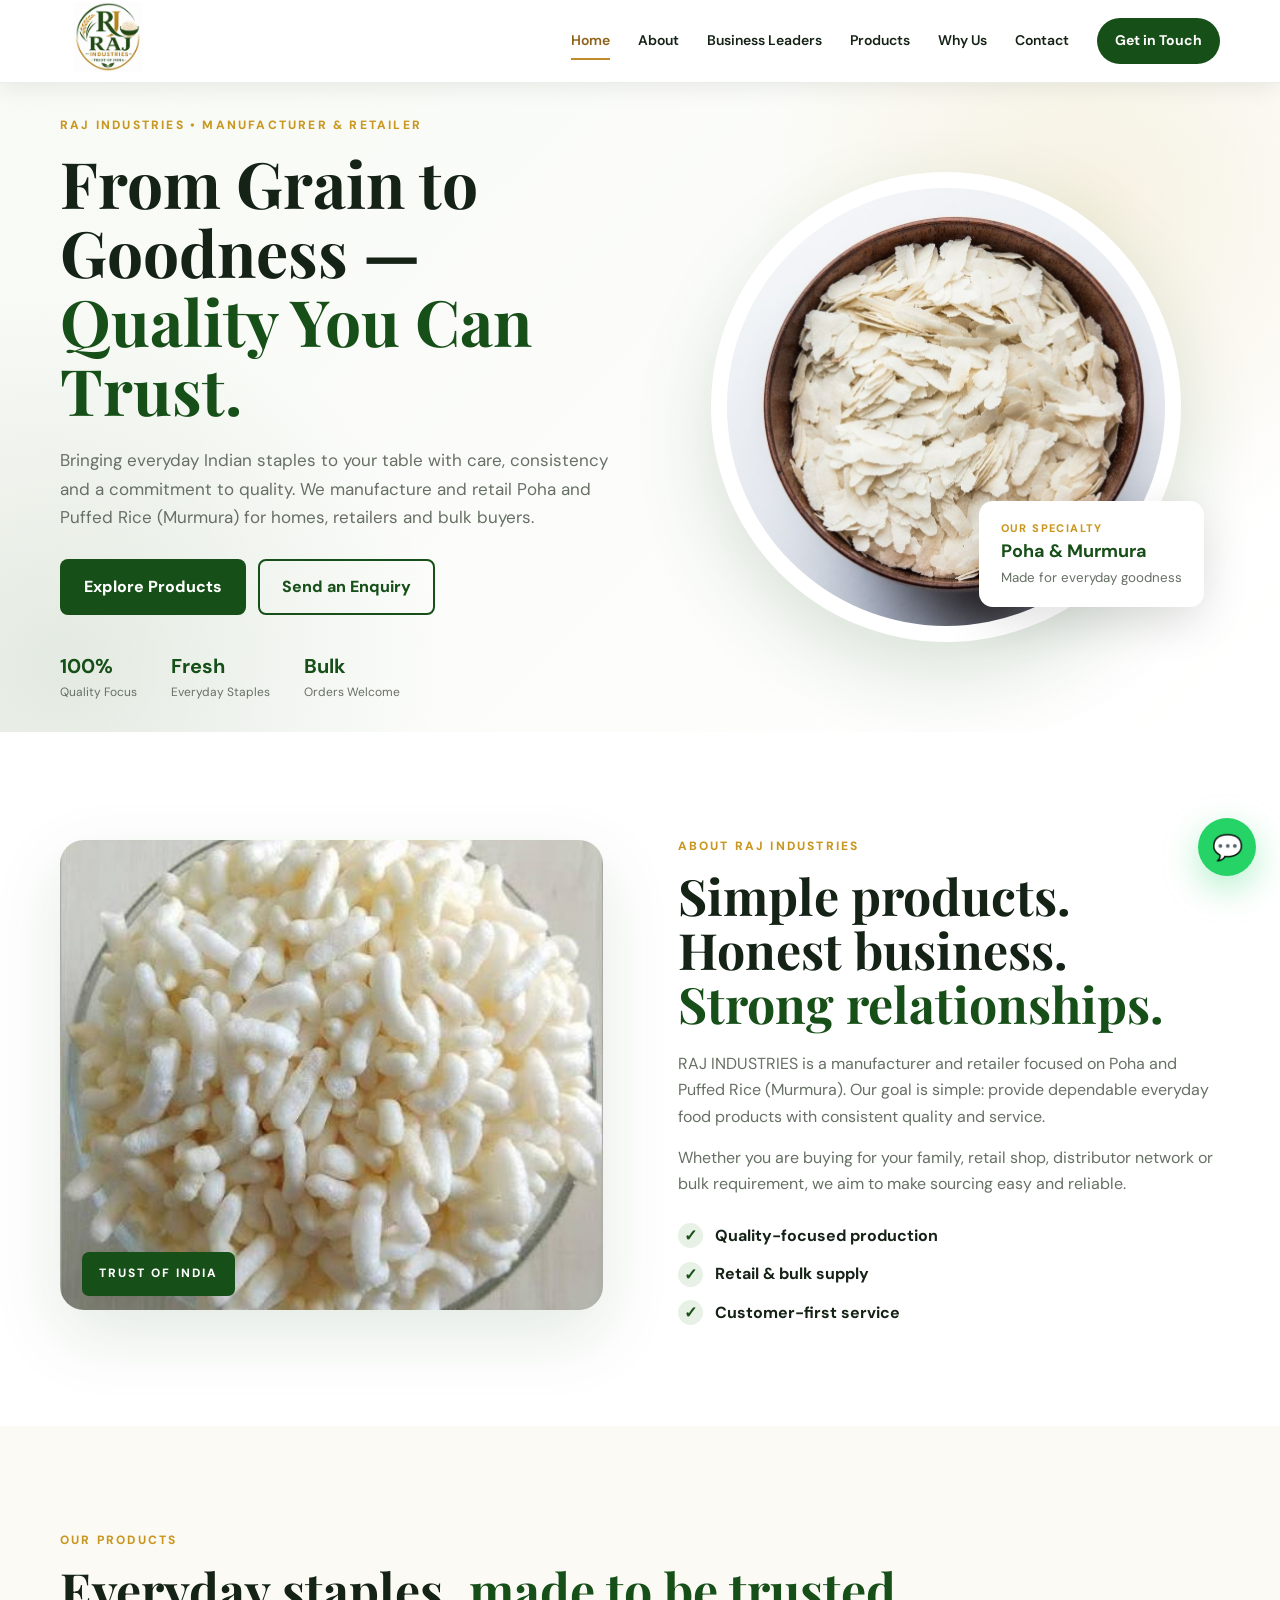
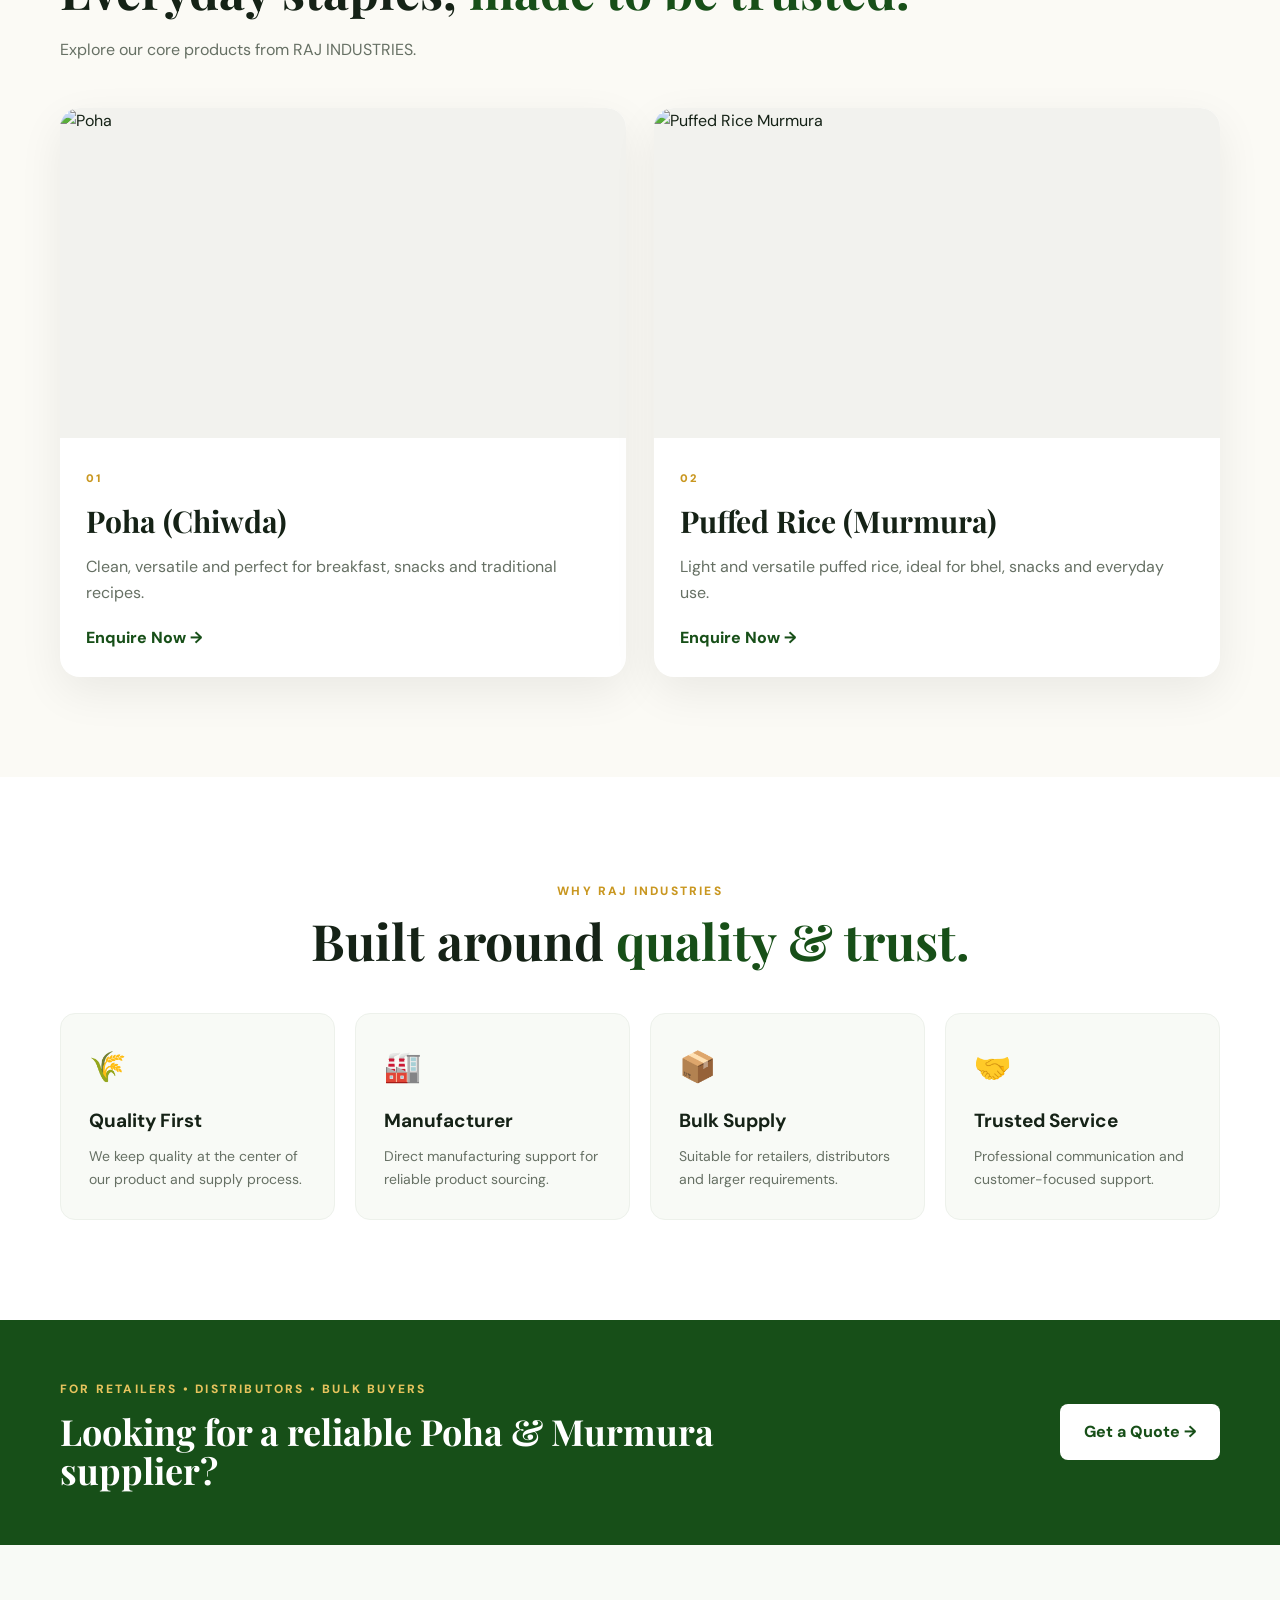
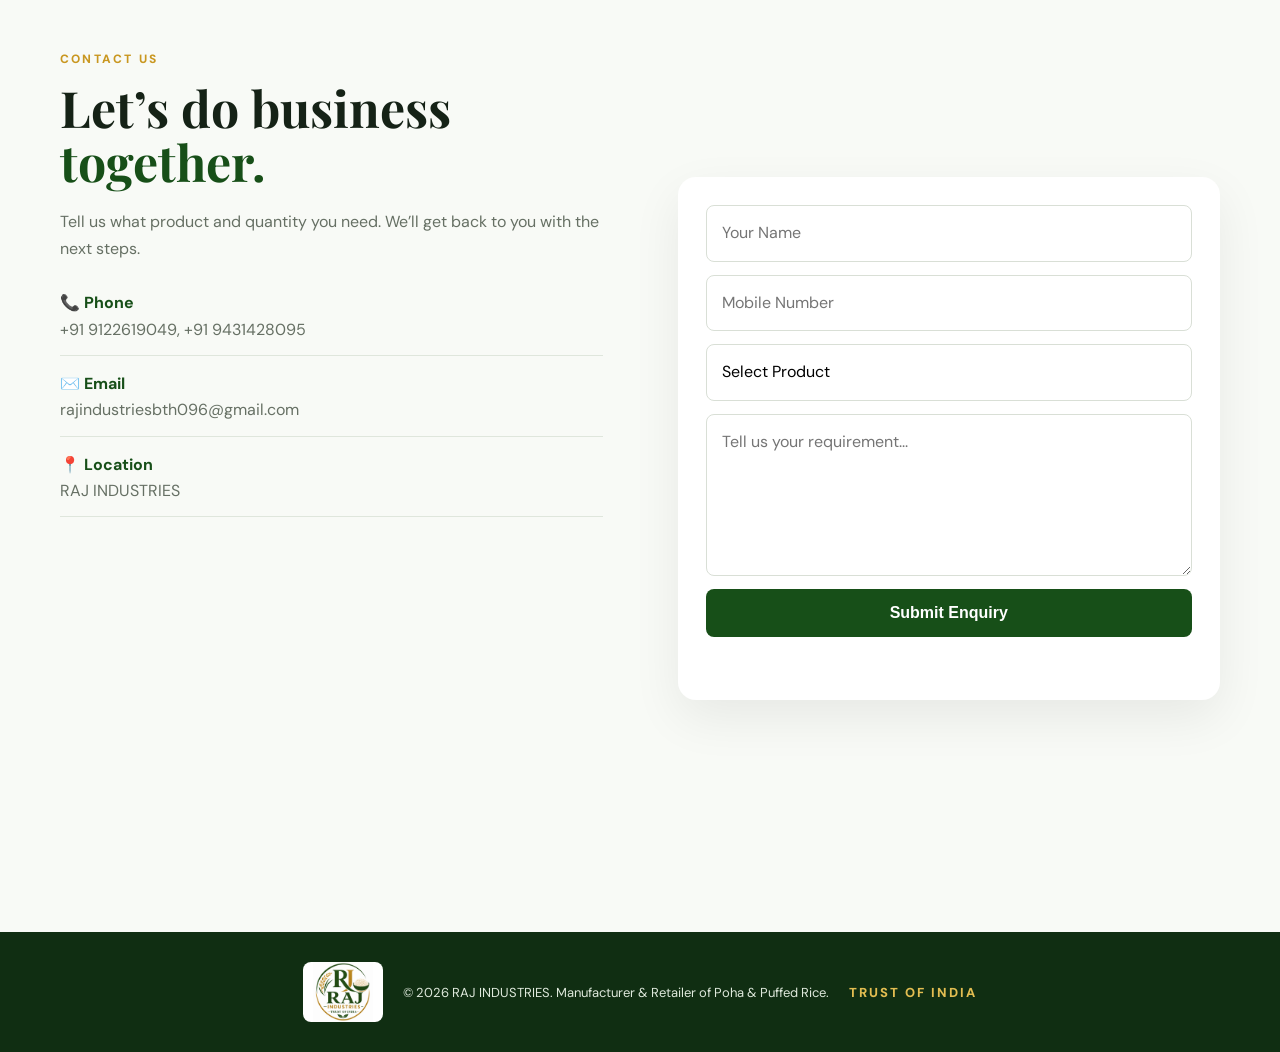
==== commit bef599b0: "Update index.html" ====
--- a/index.html
+++ b/index.html
@@ -19,7 +19,7 @@
 <header class="header">
   <div class="container nav">
     <a href="#home" class="brand">
-      <img src="assets/raj-industries-logo.png" alt="RAJ INDUSTRIES Logo">
+      <img src="raj-industries-logo.png" alt="RAJ INDUSTRIES Logo">
     </a>
     <button class="menu-btn" aria-label="Open menu">☰</button>
     <nav class="nav-links">
@@ -57,7 +57,7 @@
       </div>
       <div class="hero-product">
         <div class="product-orbit"></div>
-        <img src="assets/poha.jpg" alt="Fresh Poha" class="hero-poha">
+        <img src="poha.jpg" alt="Fresh Poha" class="hero-poha">
         <div class="floating-card">
           <span>Our Specialty</span>
           <strong>Poha & Murmura</strong>
@@ -70,7 +70,7 @@
   <section id="about" class="section about">
     <div class="container two-col">
       <div class="section-image">
-        <img src="assets/murmura.jpeg" alt="Puffed Rice Murmura">
+        <img src="murmura.jpeg" alt="Puffed Rice Murmura">
         <div class="image-badge">TRUST OF INDIA</div>
       </div>
       <div>
@@ -183,7 +183,7 @@
 
 <footer class="footer">
   <div class="container footer-inner">
-    <img src="assets/raj-industries-logo.png" alt="RAJ INDUSTRIES" class="footer-logo">
+    <img src="raj-industries-logo.png" alt="RAJ INDUSTRIES" class="footer-logo">
     <p>© <span id="year"></span> RAJ INDUSTRIES. Manufacturer & Retailer of Poha & Puffed Rice.</p>
     <p class="footer-tagline">TRUST OF INDIA</p>
   </div>
--- a/style.css
+++ b/style.css
@@ -575,66 +575,22 @@
 
   .nav-links {
     position: absolute;
-    top: calc(100% + 10px);
-    left: 14px;
-    right: 14px;
+    top: calc(100% + 8px);
+    left: 15px;
+    right: 15px;
     display: flex;
     flex-direction: column;
-    gap: 7px;
+    gap: 4px;
     padding: 14px;
-    background: linear-gradient(
-      135deg,
-      rgba(255,255,255,.42),
-      rgba(255,255,255,.18)
-    );
-    border: 1px solid rgba(255,255,255,.68);
-    border-top-color: rgba(255,255,255,.88);
-    border-radius: 24px;
-    box-shadow:
-      0 28px 75px rgba(16,46,18,.22),
-      inset 0 1px 0 rgba(255,255,255,.82),
-      inset 0 -1px 0 rgba(255,255,255,.18);
-    -webkit-backdrop-filter: blur(26px) saturate(170%);
-    backdrop-filter: blur(26px) saturate(170%);
+    background: rgba(255,255,255,.97);
+    border-radius: 18px;
+    box-shadow: 0 20px 50px rgba(0,0,0,.12);
+    backdrop-filter: blur(14px);
     opacity: 0;
     visibility: hidden;
-    transform: translateY(-12px) scale(.97);
-    transform-origin: top center;
-    transition:
-      opacity .28s ease,
-      visibility .28s ease,
-      transform .32s cubic-bezier(.2,.8,.2,1);
+    transform: translateY(-10px);
+    transition: all .3s ease;
     z-index: 1000;
-    overflow: hidden;
-  }
-
-  .nav-links::before {
-    content: "";
-    position: absolute;
-    width: 180px;
-    height: 180px;
-    top: -100px;
-    right: -60px;
-    border-radius: 50%;
-    background: rgba(255,255,255,.30);
-    filter: blur(5px);
-    pointer-events: none;
-  }
-
-  .nav-links::after {
-    content: "";
-    position: absolute;
-    left: 20px;
-    right: 20px;
-    top: 0;
-    height: 1px;
-    background: linear-gradient(
-      90deg,
-      transparent,
-      rgba(255,255,255,.95),
-      transparent
-    );
-    pointer-events: none;
   }
 
   .nav-links.active {
@@ -644,30 +600,13 @@
   }
 
   .nav-links a {
-    position: relative;
-    z-index: 1;
-    padding: 13px 15px;
-    border-radius: 14px;
-    border: 1px solid transparent;
-    background: rgba(255,255,255,.12);
-    color: var(--ri-dark);
-    transition:
-      background .2s ease,
-      border-color .2s ease,
-      transform .2s ease,
-      color .2s ease,
-      box-shadow .2s ease;
+    padding: 12px 14px;
+    border-radius: 10px;
   }
 
   .nav-links a:hover,
   .nav-links a.active {
-    background: rgba(255,255,255,.44);
-    border-color: rgba(255,255,255,.58);
-    color: var(--green);
-    transform: translateX(2px);
-    box-shadow:
-      inset 0 1px 0 rgba(255,255,255,.72),
-      0 5px 18px rgba(23,79,24,.08);
+    background: var(--ri-cream);
   }
 
   .nav-links a::after {
@@ -1579,30 +1518,3 @@
     transition: none;
   }
 }
-
-@media (max-width: 800px) {
-  .menu-btn {
-    width: 46px;
-    height: 46px;
-    border-radius: 15px;
-    background: rgba(255,255,255,.30);
-    border: 1px solid rgba(255,255,255,.62);
-    box-shadow:
-      inset 0 1px 0 rgba(255,255,255,.78),
-      0 8px 25px rgba(23,79,24,.10);
-    -webkit-backdrop-filter: blur(16px) saturate(155%);
-    backdrop-filter: blur(16px) saturate(155%);
-  }
-
-  .menu-btn:active {
-    transform: scale(.94);
-  }
-}
-
-@supports not ((backdrop-filter: blur(10px))) {
-  @media (max-width: 800px) {
-    .nav-links {
-      background: rgba(242,248,243,.95);
-    }
-  }
-}
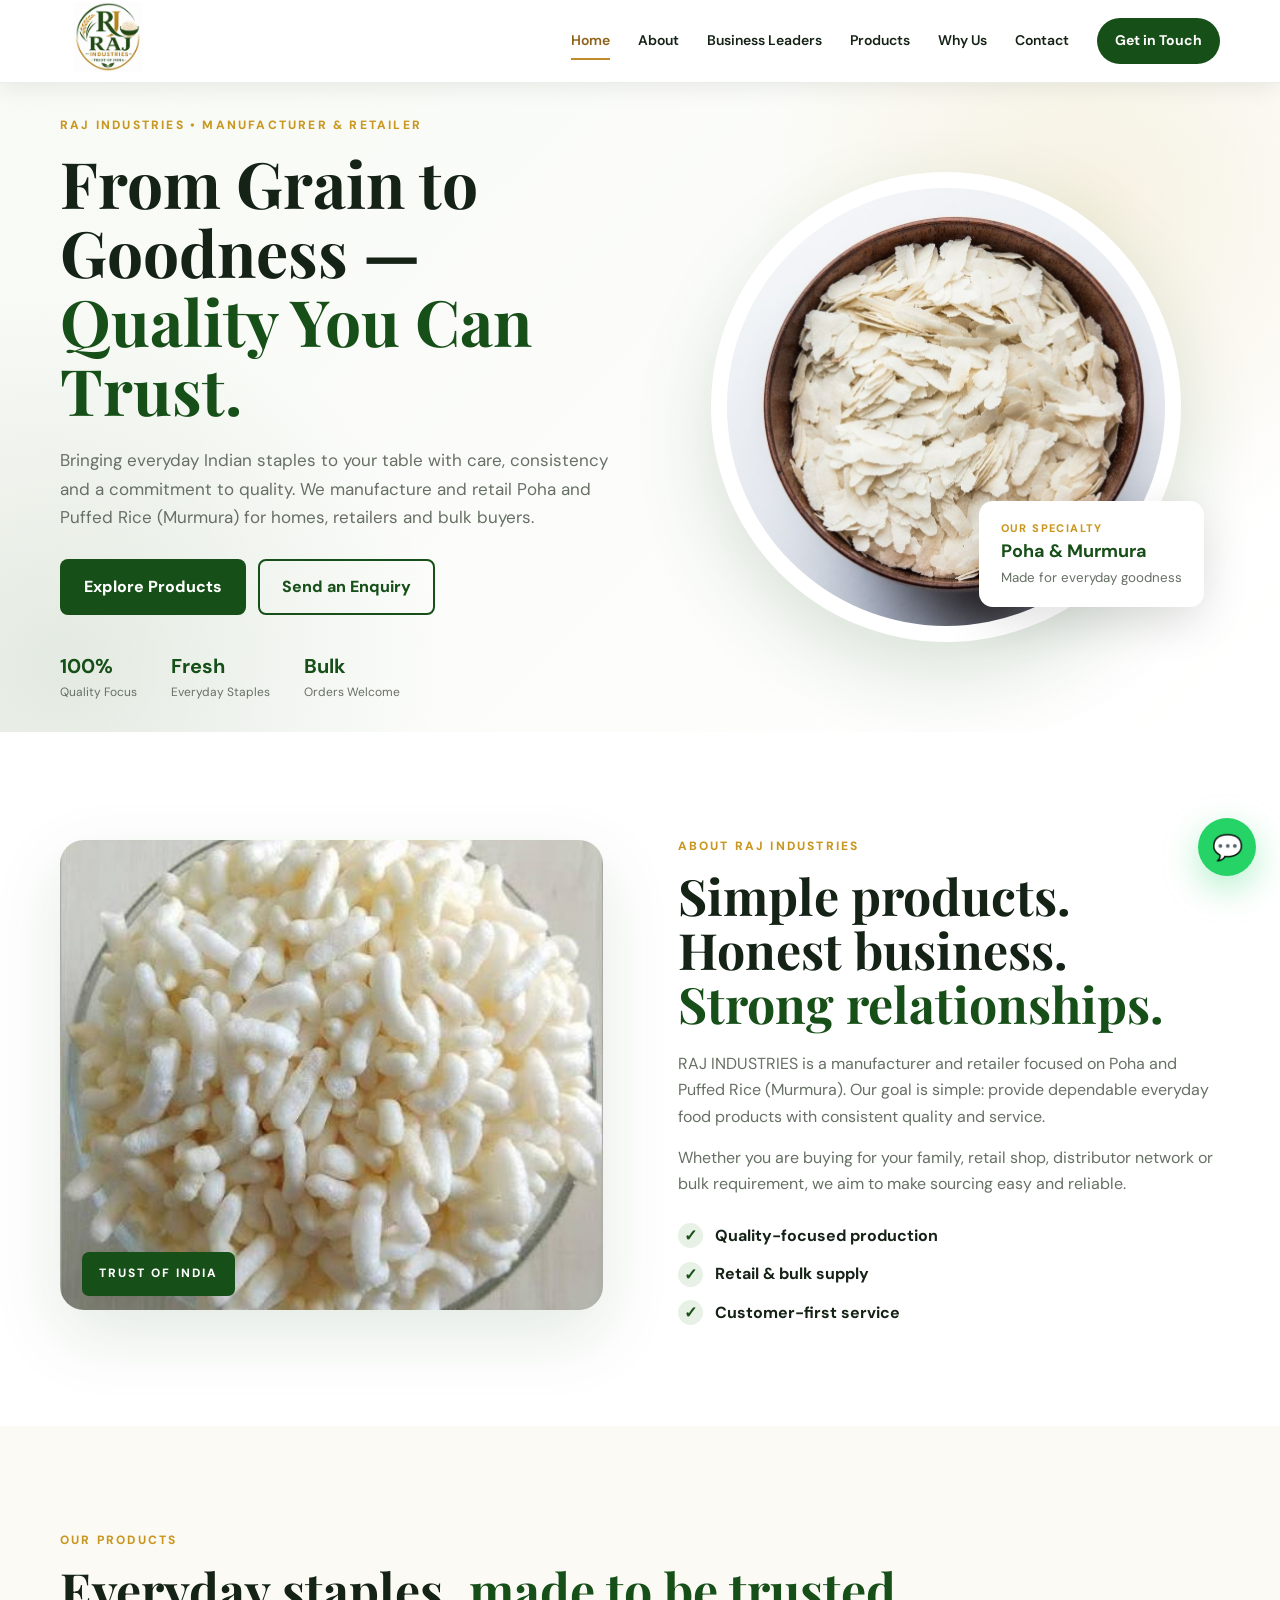
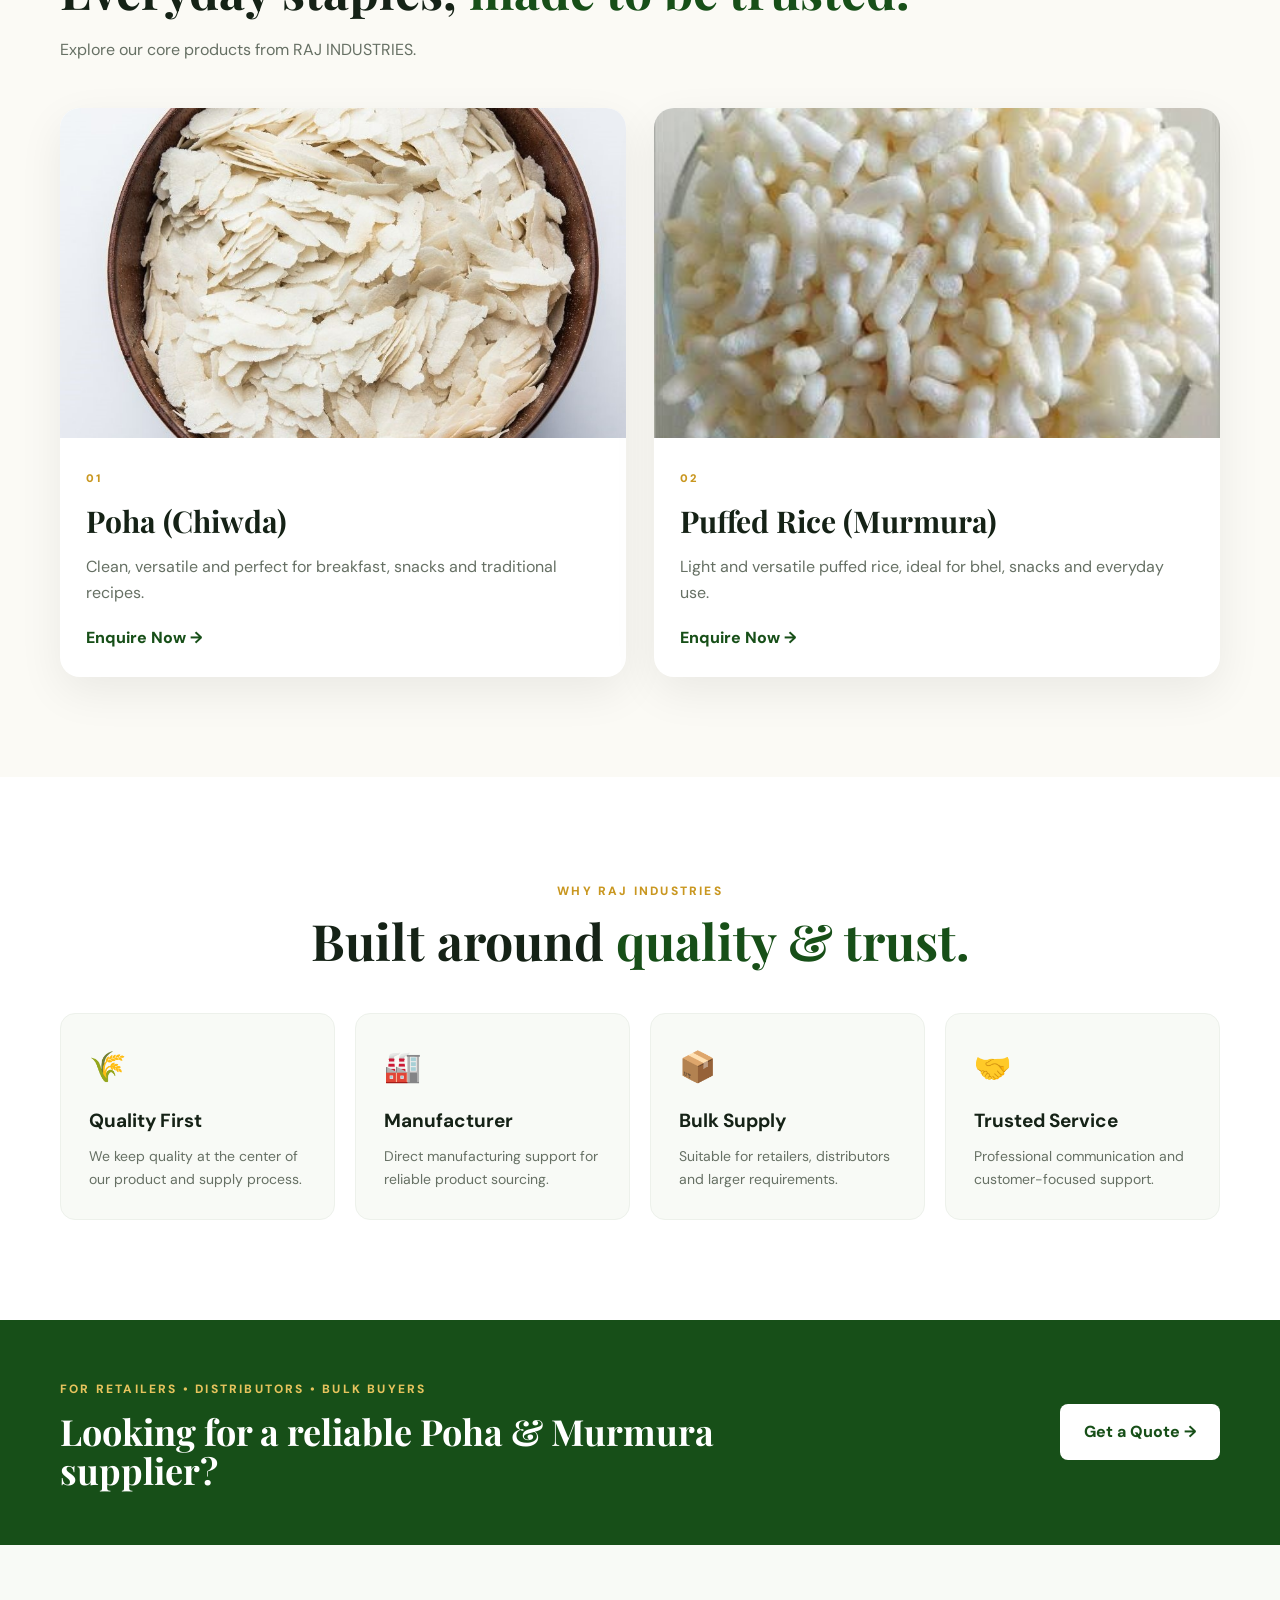
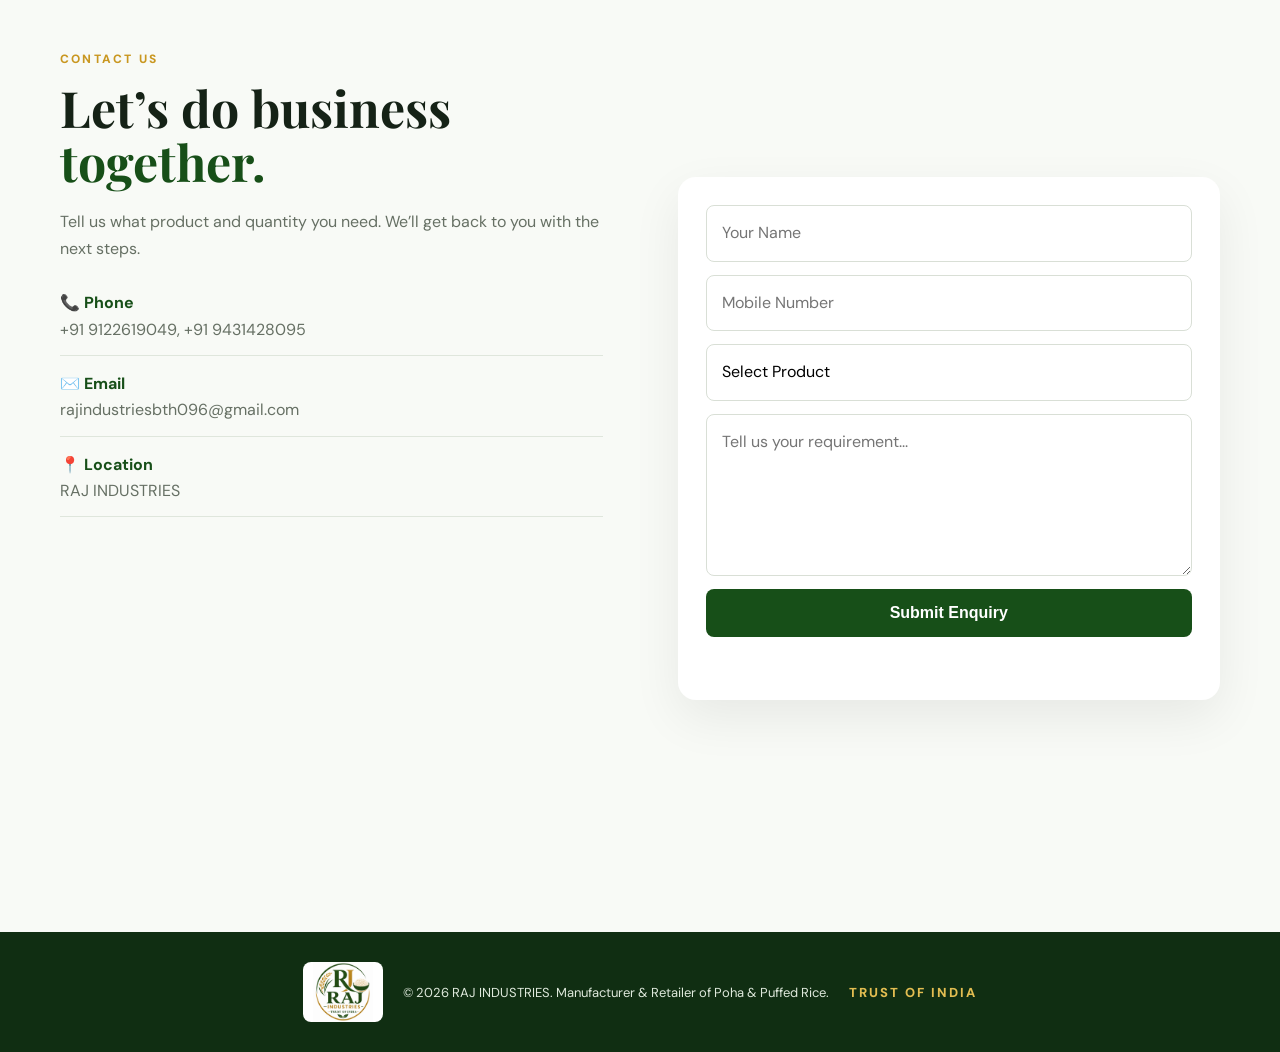
==== commit 56d2622a: "Update index.html" ====
--- a/index.html
+++ b/index.html
@@ -101,7 +101,7 @@
       </div>
       <div class="product-grid">
         <article class="product-card">
-          <div class="product-img"><img src="assets/poha.jpg" alt="Poha"></div>
+          <div class="product-img"><img src="poha.jpg" alt="Poha"></div>
           <div class="product-body">
             <span class="tag">01</span>
             <h3>Poha (Chiwda)</h3>
@@ -110,7 +110,7 @@
           </div>
         </article>
         <article class="product-card">
-          <div class="product-img"><img src="assets/murmura.jpeg" alt="Puffed Rice Murmura"></div>
+          <div class="product-img"><img src="murmura.jpeg" alt="Puffed Rice Murmura"></div>
           <div class="product-body">
             <span class="tag">02</span>
             <h3>Puffed Rice (Murmura)</h3>
